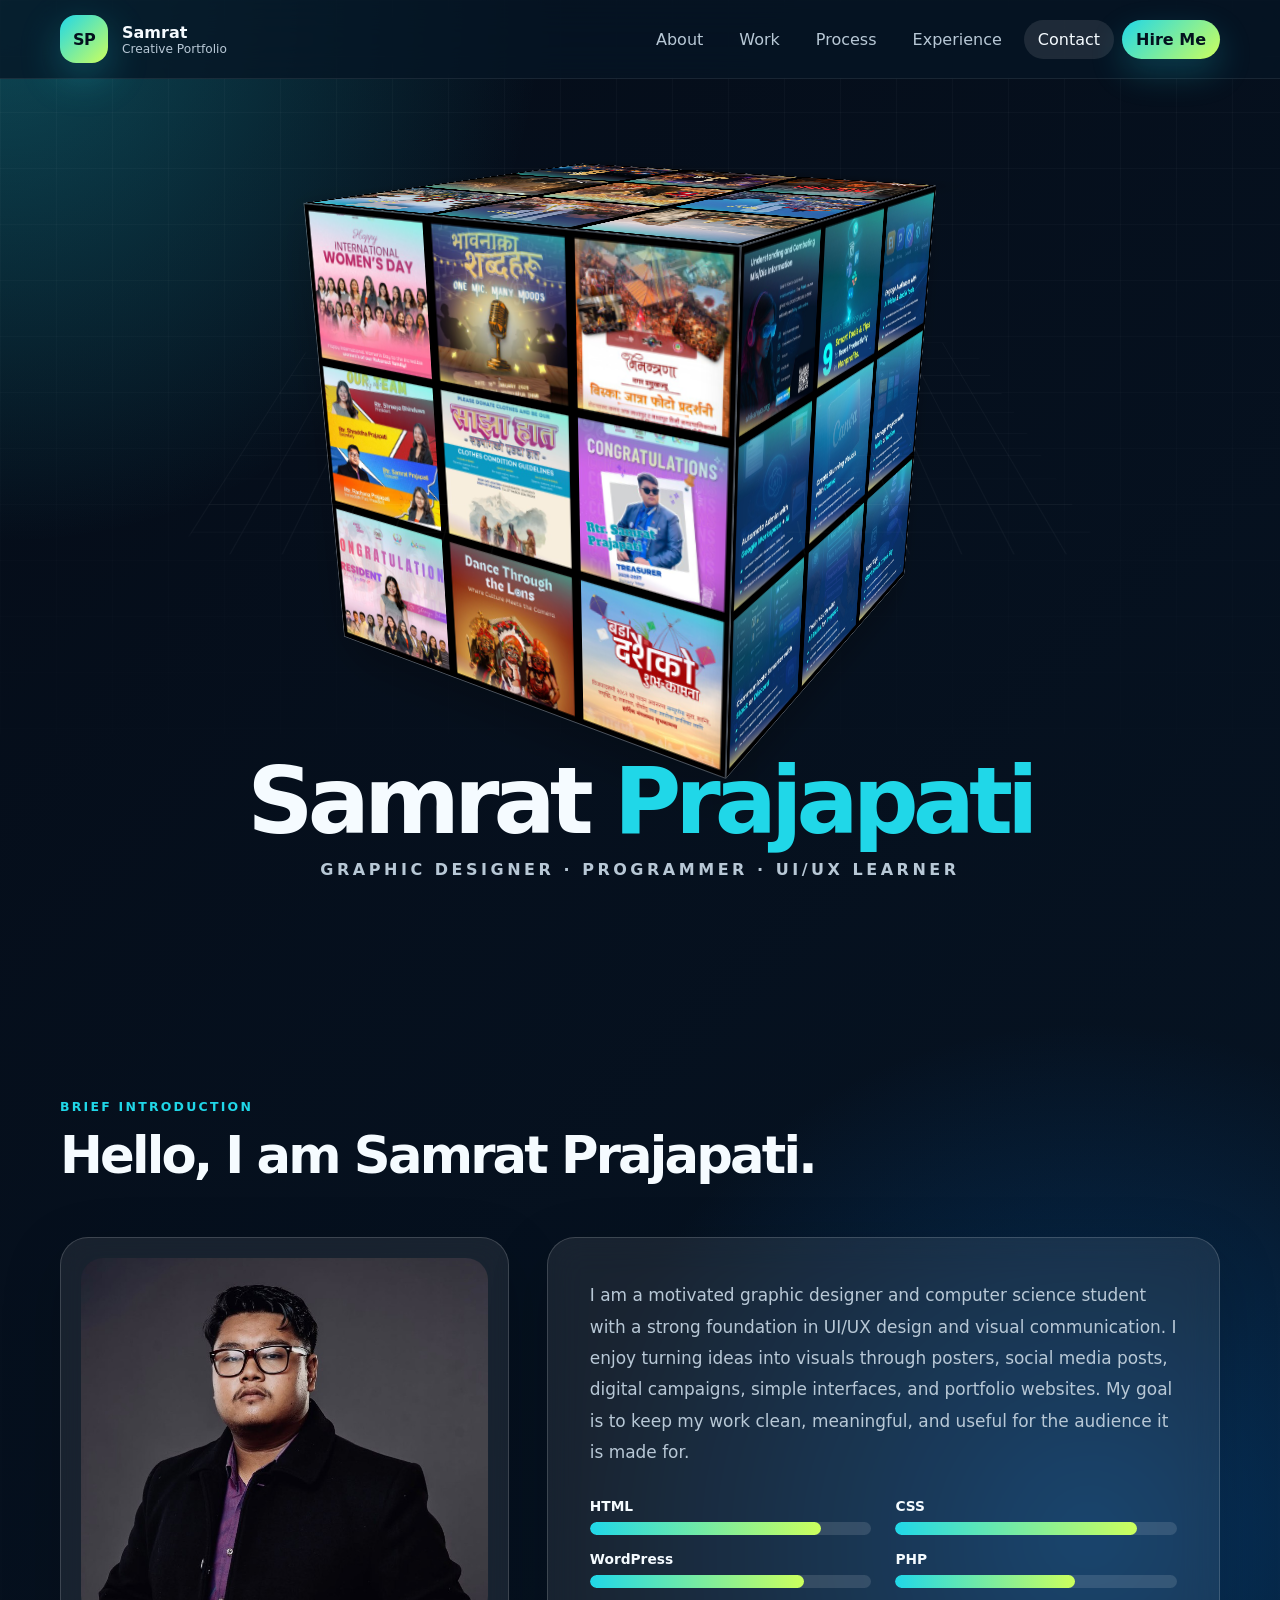
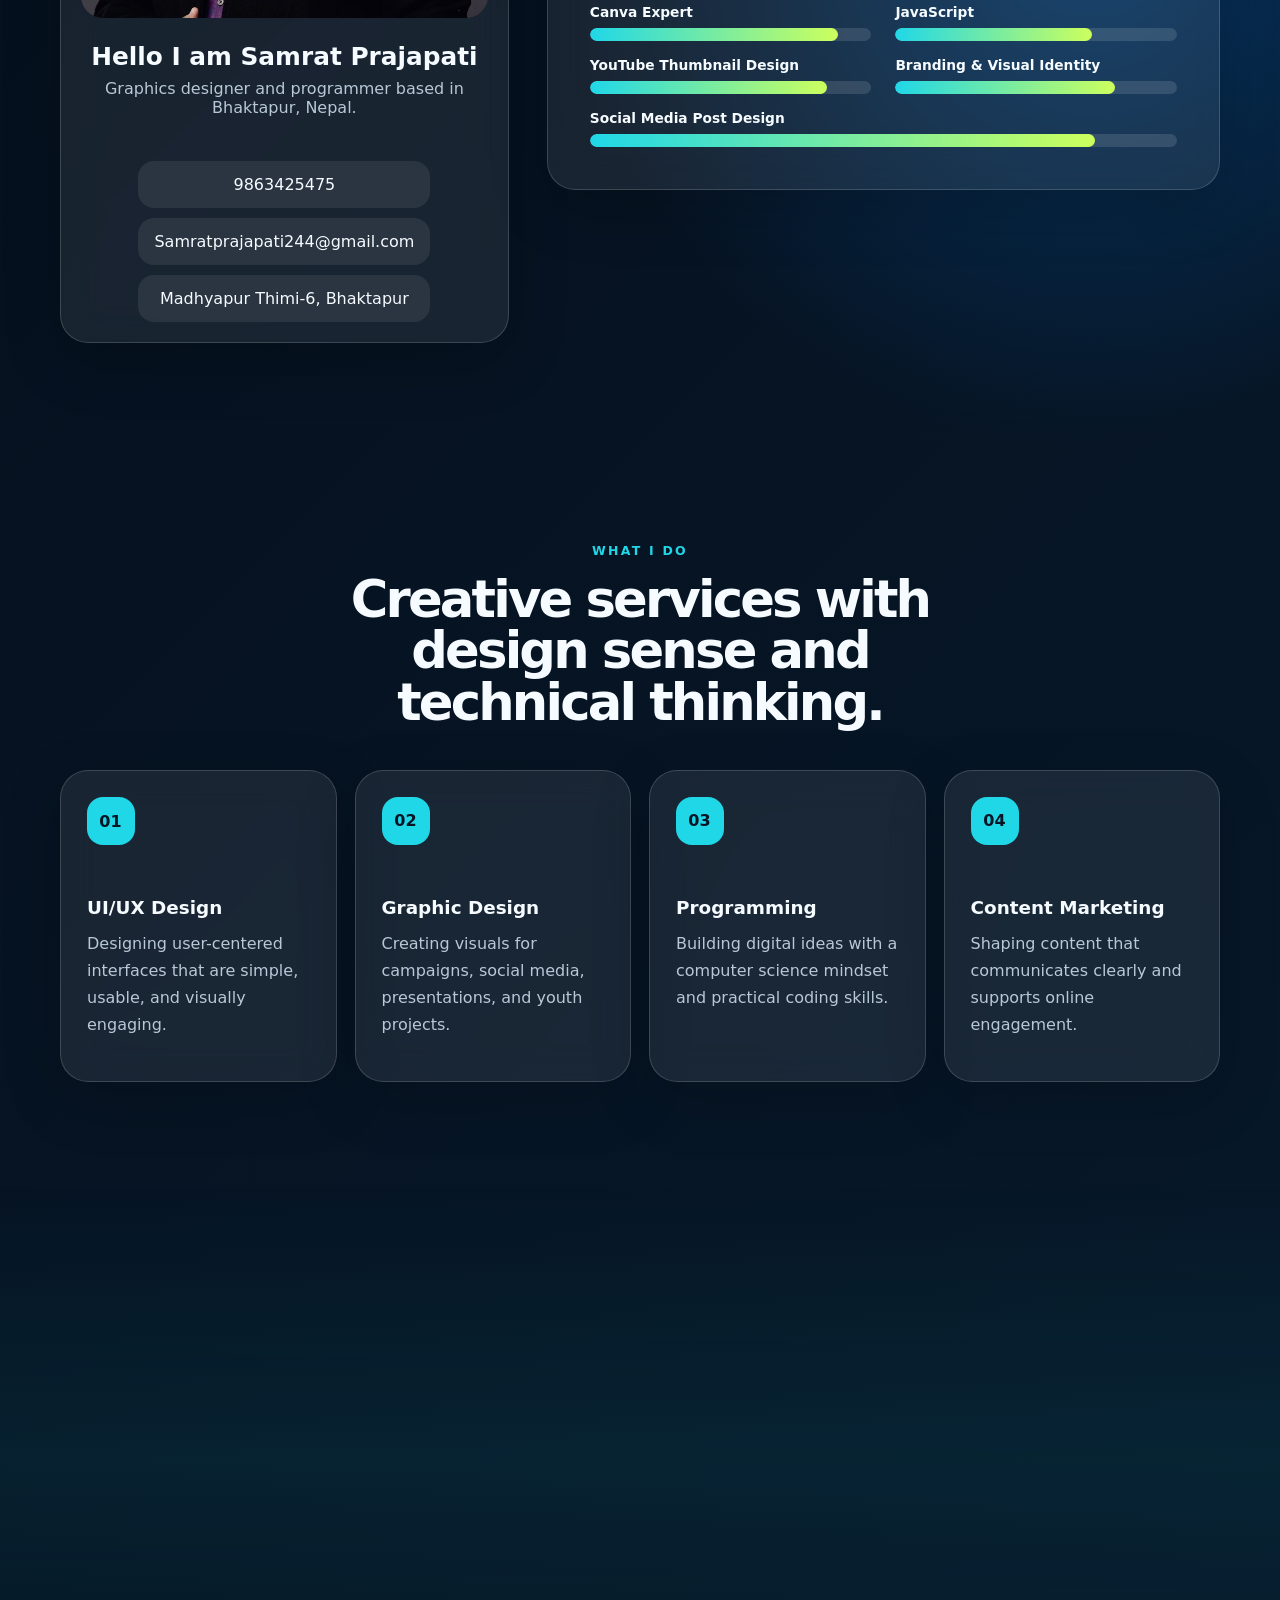
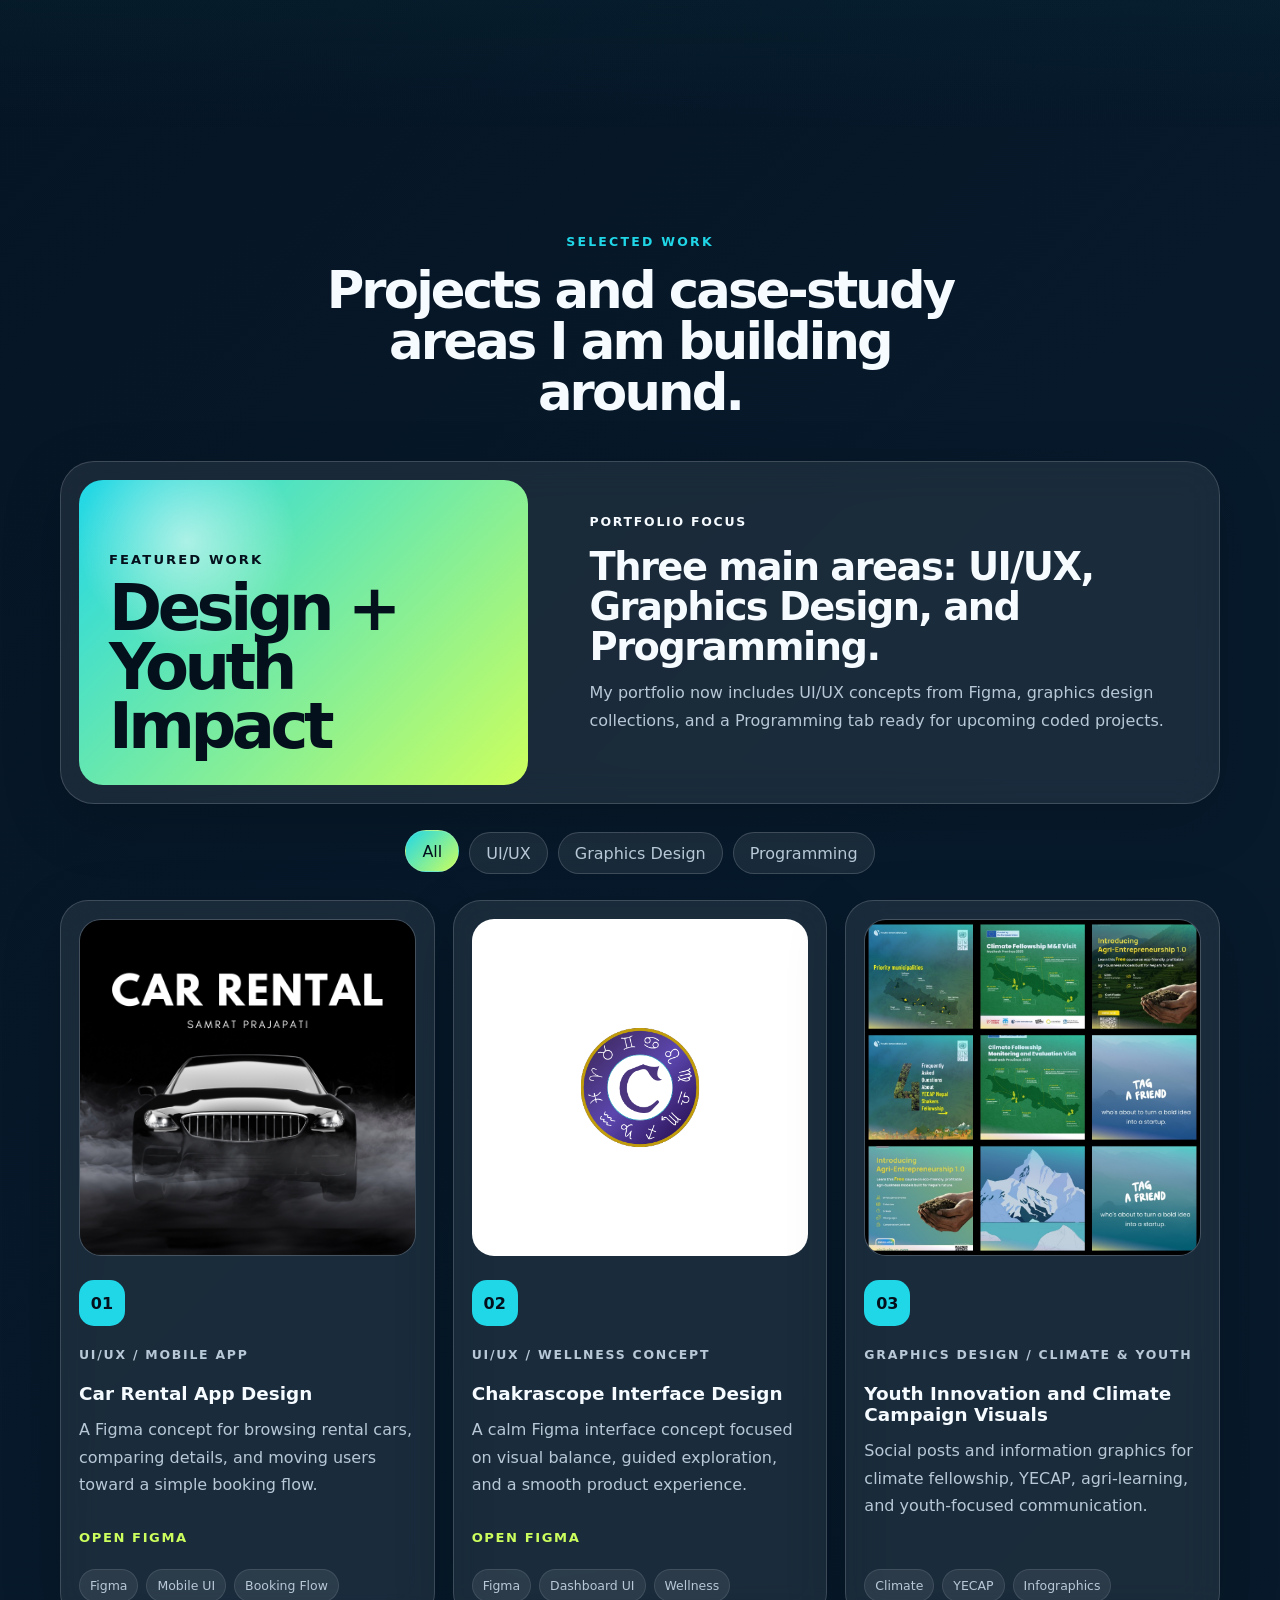
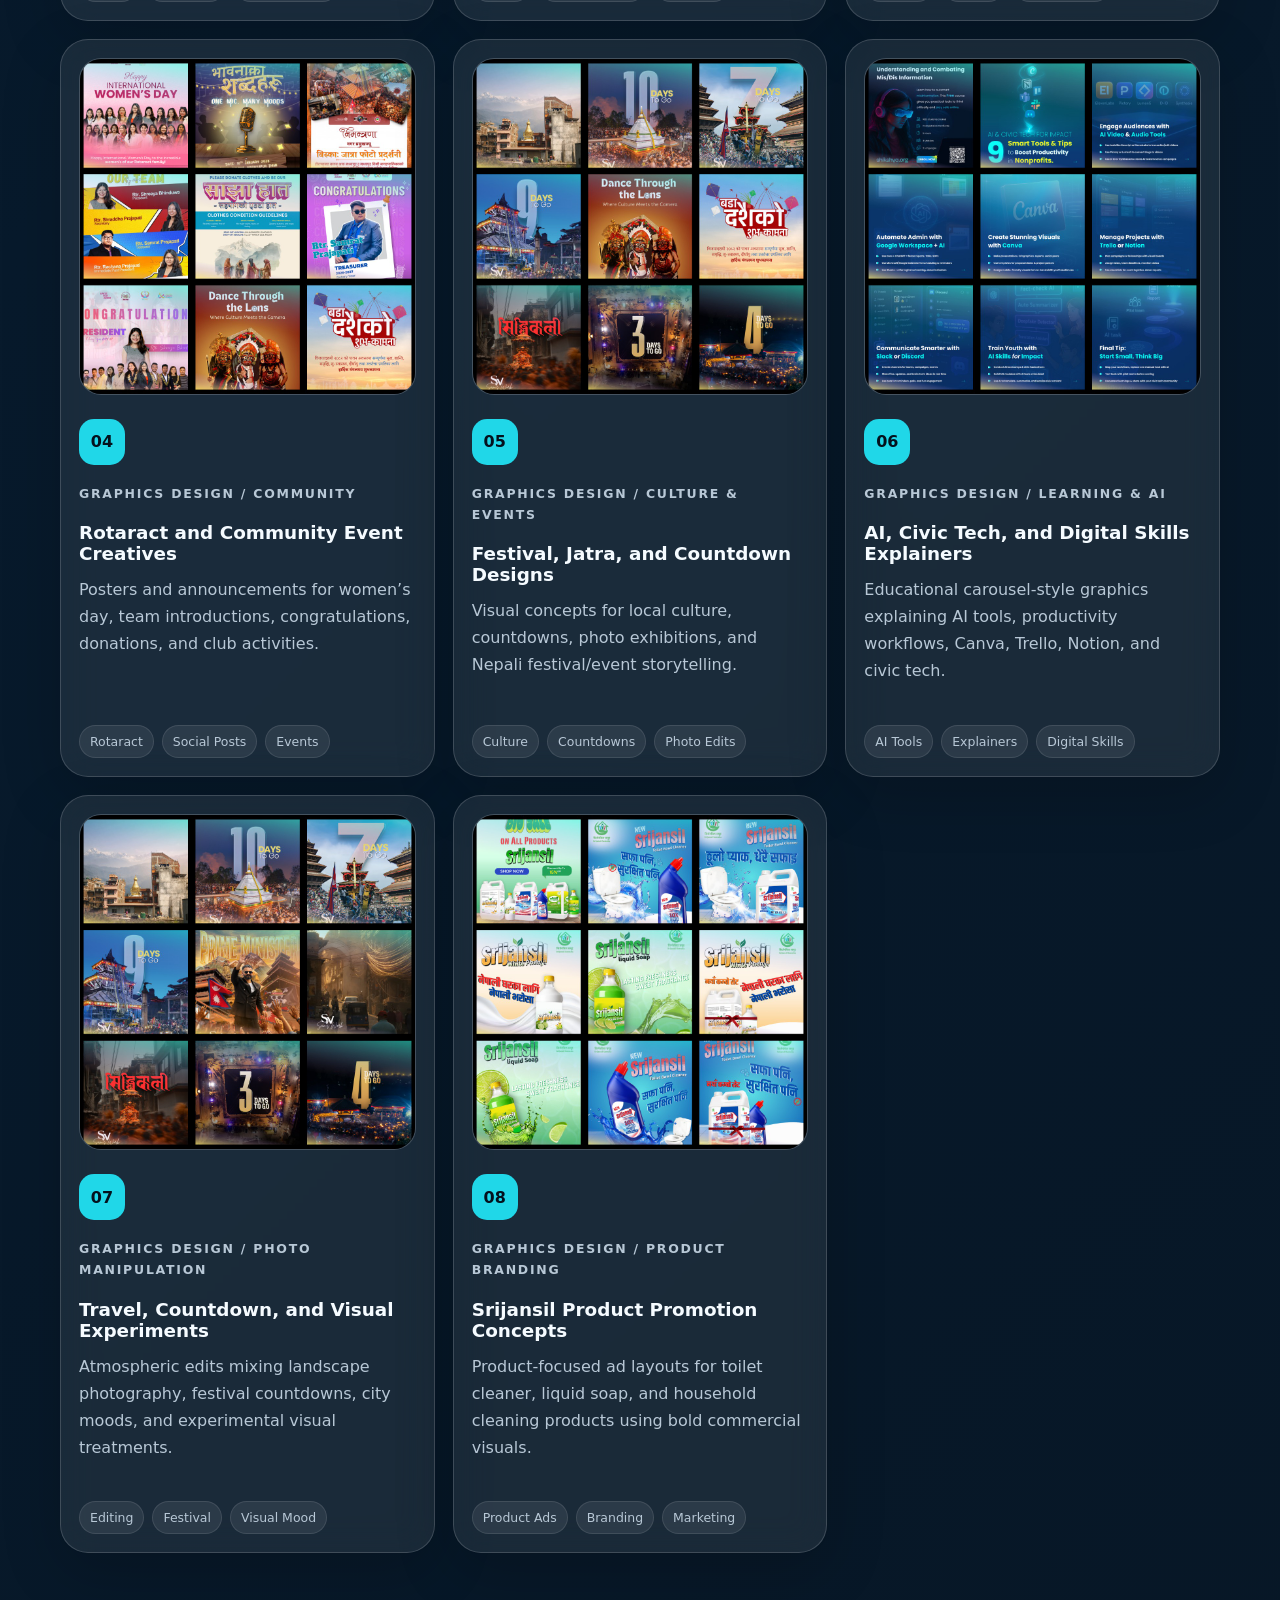
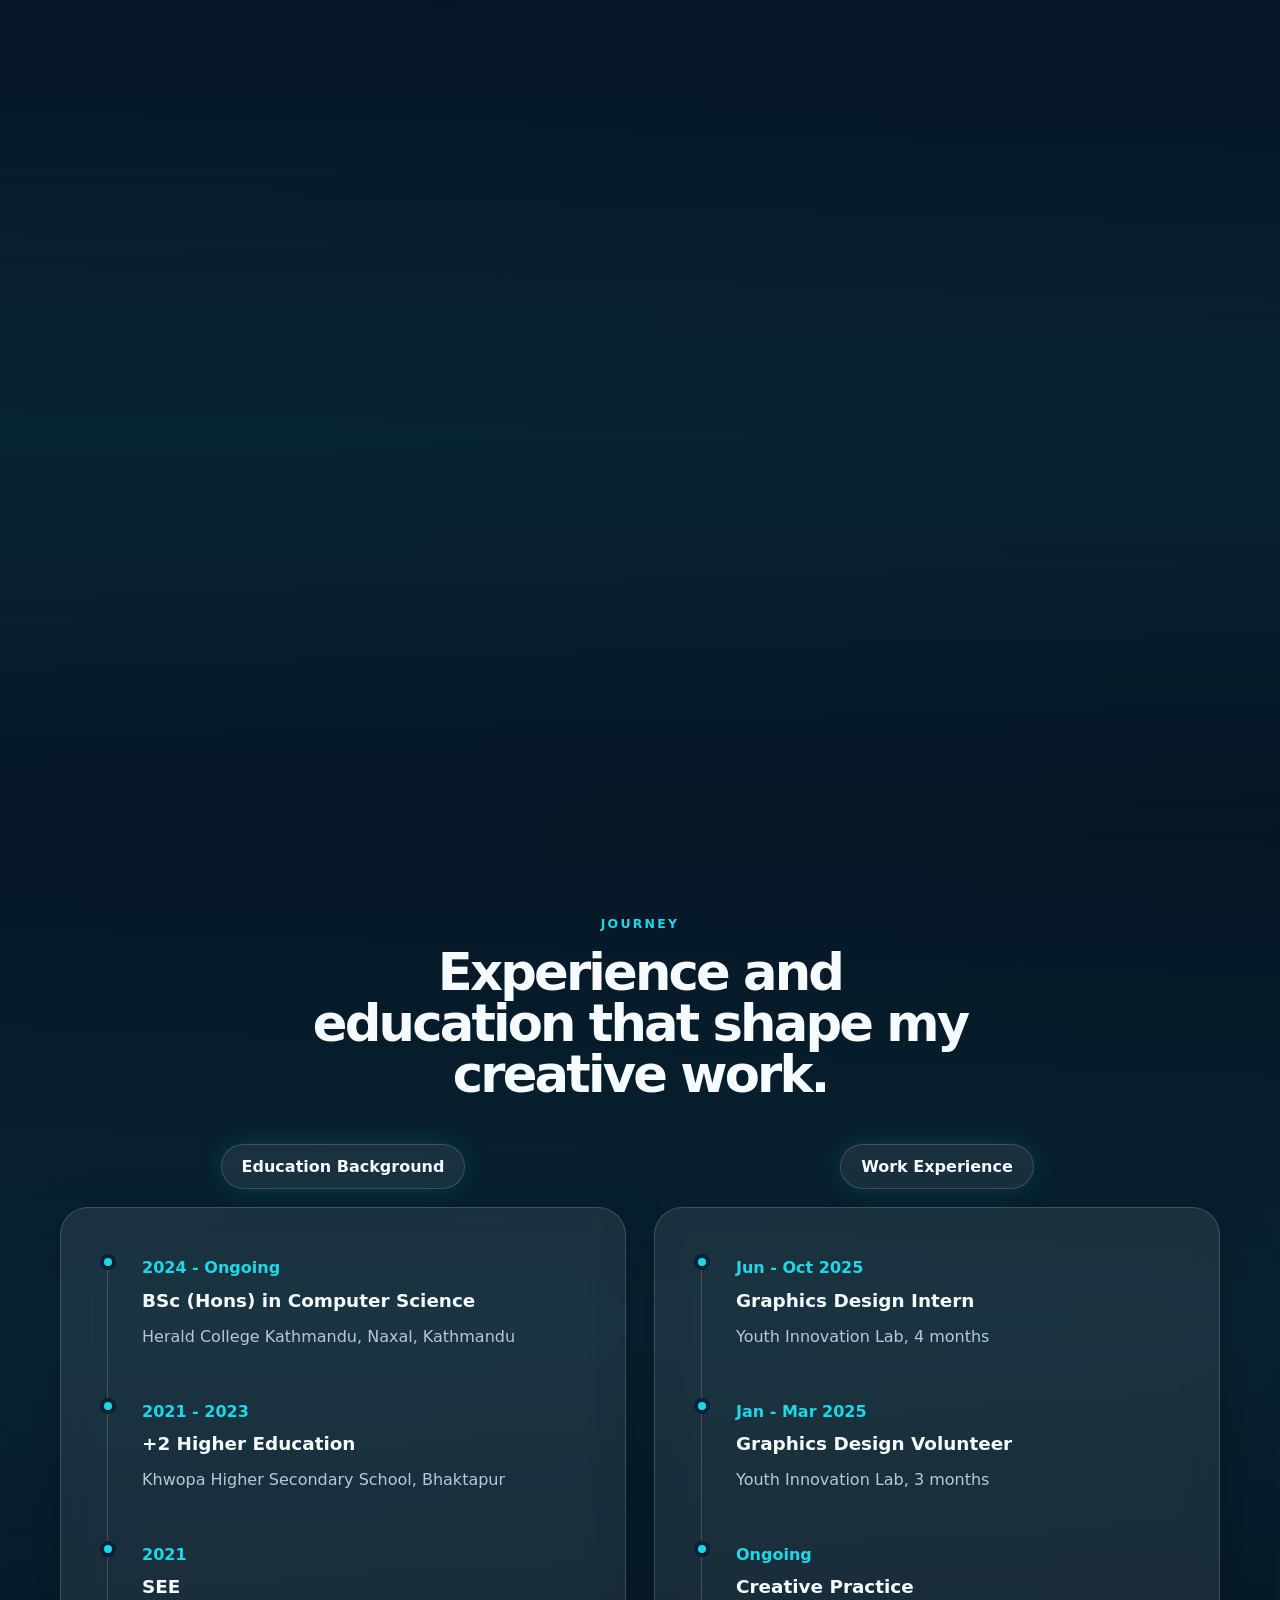
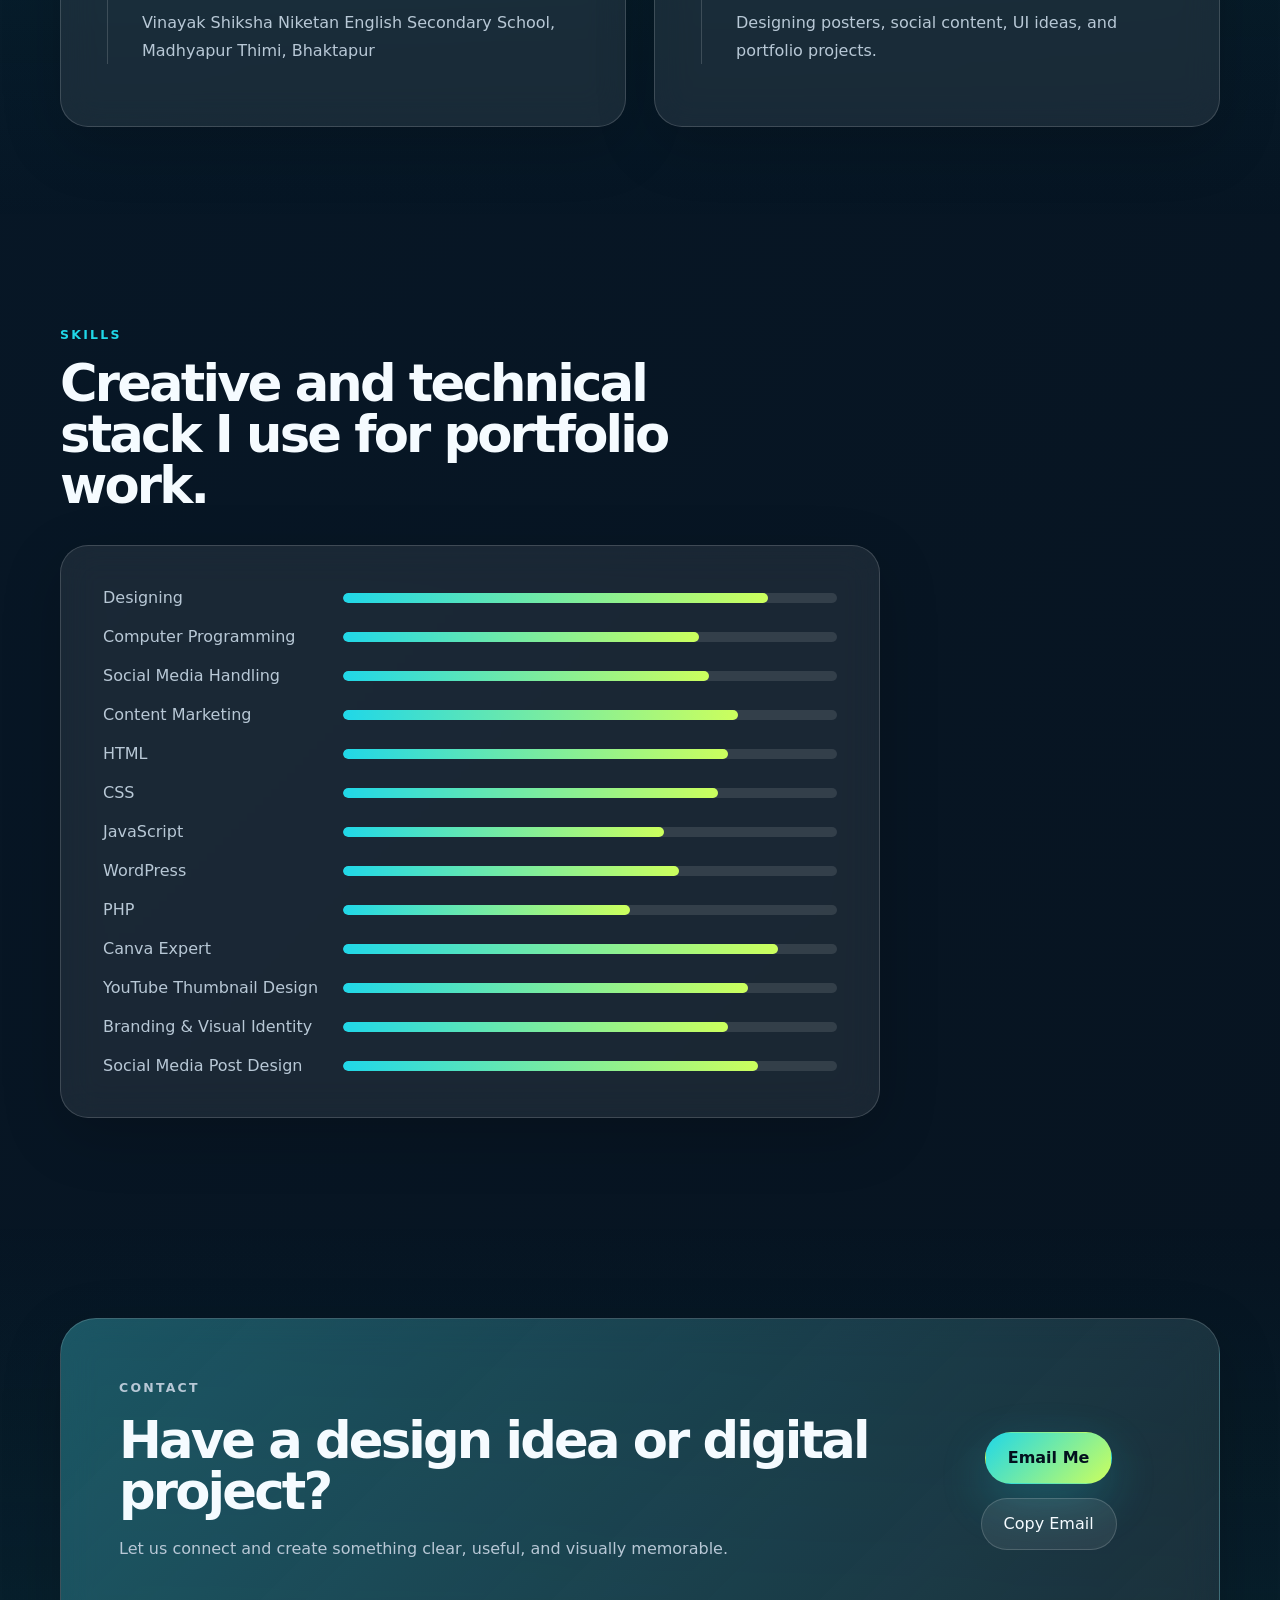
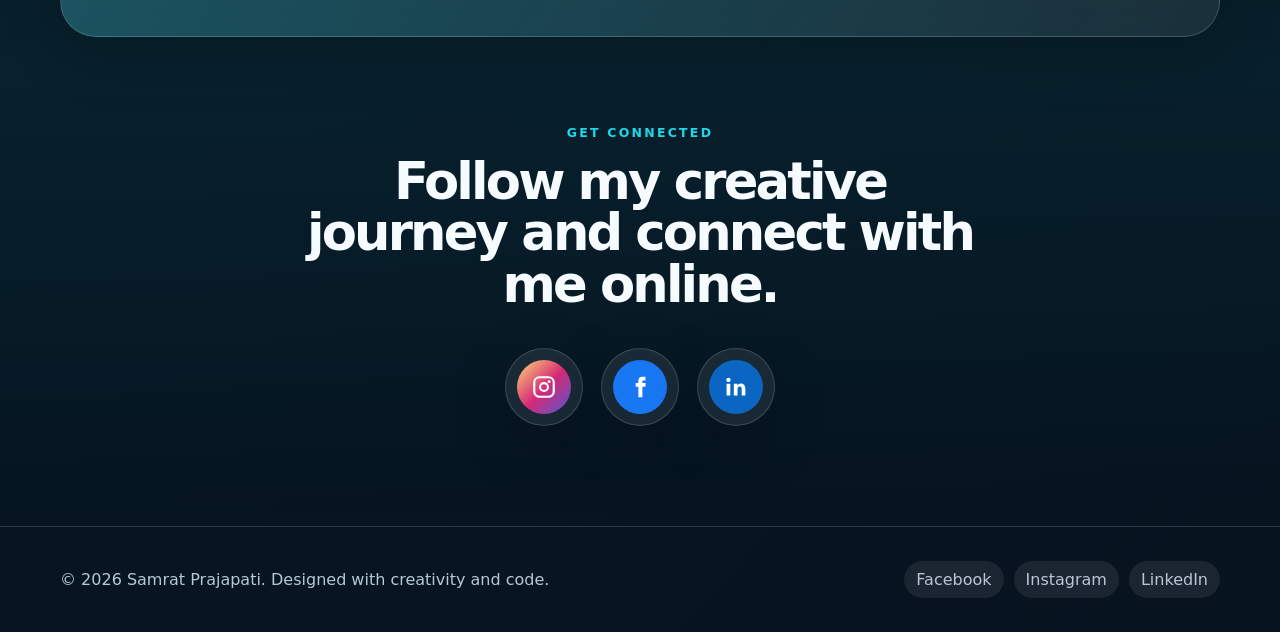
==== index.html @ 24b1ebd5 "Update portfolio projects and contact section Co-authored-by: Cursor <cursoragent@cursor.com>" ====
<!DOCTYPE html>
<html lang="en">
  <head>
    <meta charset="UTF-8" />
    <meta name="viewport" content="width=device-width, initial-scale=1.0" />
    <meta
      name="description"
      content="Portfolio website for Samrat Prajapati, a graphic designer and programmer focused on UI/UX design, visual communication, and creative digital experiences."
    />
    <title>Samrat Prajapati | Graphic Designer & Programmer</title>
    <link rel="icon" type="image/svg+xml" href="assets/favicon.svg" />
    <link rel="stylesheet" href="styles.css" />
  </head>
  <body>
    <header class="site-header" id="top">
      <nav class="nav shell" aria-label="Main navigation">
        <a class="brand" href="#top" aria-label="Samrat Prajapati home">
          <span class="brand-mark">SP</span>
          <span>
            <strong>Samrat</strong>
            <small>Creative Portfolio</small>
          </span>
        </a>

        <button class="nav-toggle" type="button" aria-expanded="false" aria-controls="nav-links">
          <span class="sr-only">Toggle navigation</span>
          <span></span>
          <span></span>
          <span></span>
        </button>

        <div class="nav-links" id="nav-links">
          <a href="#about">About</a>
          <a href="#work">Work</a>
          <a href="#process">Process</a>
          <a href="#experience">Experience</a>
          <a href="#contact">Contact</a>
          <a
            class="nav-cta"
            href="https://mail.google.com/mail/?view=cm&fs=1&to=Samratprajapati244%40gmail.com&su=Portfolio%20Project%20Inquiry"
            target="_blank"
            rel="noopener noreferrer"
          >
            Hire Me
          </a>
        </div>
      </nav>
    </header>

    <main>
      <section class="hero shell section">
        <div class="hero-visual reveal" aria-label="Interactive 3D portfolio cube">
          <div class="cube-stage">
            <div class="portfolio-cube" id="portfolio-cube">
              <div class="cube-face cube-front">
                <img src="assets/cube-face-1.png" alt="Portfolio design work 1" />
              </div>
              <div class="cube-face cube-back">
                <img src="assets/cube-face-2.png" alt="Portfolio design work 2" />
              </div>
              <div class="cube-face cube-right">
                <img src="assets/cube-face-3.png" alt="Portfolio design work 3" />
              </div>
              <div class="cube-face cube-left">
                <img src="assets/cube-face-4.png" alt="Portfolio design work 4" />
              </div>
              <div class="cube-face cube-top">
                <img src="assets/cube-face-5.png" alt="Portfolio design work 5" />
              </div>
              <div class="cube-face cube-bottom">
                <img src="assets/cube-face-6.png" alt="Portfolio design work 6" />
              </div>
            </div>
          </div>
        </div>

        <div class="hero-copy reveal">
          <h1>Samrat <span>Prajapati</span></h1>
          <p class="hero-text">
            Graphic Designer · Programmer · UI/UX Learner
          </p>
        </div>
      </section>

      <section class="section about-section" id="about">
        <div class="shell intro-layout">
          <div class="section-heading reveal">
            <p class="eyebrow">Brief Introduction</p>
            <h2>Hello, I am Samrat Prajapati.</h2>
          </div>

          <div class="intro-profile reveal">
            <img src="assets/samrat-profile.png" alt="Portrait of Samrat Prajapati" />
            <h3>Hello I am Samrat Prajapati</h3>
            <p>Graphics designer and programmer based in Bhaktapur, Nepal.</p>
            <div class="contact-strip" aria-label="Contact summary">
              <a href="tel:9863425475">9863425475</a>
              <a
                href="https://mail.google.com/mail/?view=cm&fs=1&to=Samratprajapati244%40gmail.com&su=Portfolio%20Project%20Inquiry"
                target="_blank"
                rel="noopener noreferrer"
              >
                Samratprajapati244@gmail.com
              </a>
              <span>Madhyapur Thimi-6, Bhaktapur</span>
            </div>
          </div>

          <div class="intro-details reveal">
            <p>
              I am a motivated graphic designer and computer science student with a strong
              foundation in UI/UX design and visual communication. I enjoy turning ideas into
              visuals through posters, social media posts, digital campaigns, simple interfaces,
              and portfolio websites. My goal is to keep my work clean, meaningful, and useful for
              the audience it is made for.
            </p>

            <div class="intro-skills" aria-label="Design and development skills">
              <div class="skill-pill"><span>HTML</span><i></i></div>
              <div class="skill-pill"><span>CSS</span><i></i></div>
              <div class="skill-pill"><span>WordPress</span><i></i></div>
              <div class="skill-pill"><span>PHP</span><i></i></div>
              <div class="skill-pill"><span>Canva Expert</span><i></i></div>
              <div class="skill-pill"><span>JavaScript</span><i></i></div>
              <div class="skill-pill"><span>YouTube Thumbnail Design</span><i></i></div>
              <div class="skill-pill"><span>Branding & Visual Identity</span><i></i></div>
              <div class="skill-pill wide"><span>Social Media Post Design</span><i></i></div>
            </div>
          </div>
        </div>
      </section>

      <section class="section shell services-section">
        <div class="section-heading centered reveal">
          <p class="eyebrow">What I Do</p>
          <h2>Creative services with design sense and technical thinking.</h2>
        </div>

        <div class="card-grid">
          <article class="service-card reveal">
            <span>01</span>
            <h3>UI/UX Design</h3>
            <p>Designing user-centered interfaces that are simple, usable, and visually engaging.</p>
          </article>
          <article class="service-card reveal">
            <span>02</span>
            <h3>Graphic Design</h3>
            <p>Creating visuals for campaigns, social media, presentations, and youth projects.</p>
          </article>
          <article class="service-card reveal">
            <span>03</span>
            <h3>Programming</h3>
            <p>Building digital ideas with a computer science mindset and practical coding skills.</p>
          </article>
          <article class="service-card reveal">
            <span>04</span>
            <h3>Content Marketing</h3>
            <p>Shaping content that communicates clearly and supports online engagement.</p>
          </article>
        </div>
      </section>

      <section class="section tools-section">
        <div class="shell">
          <div class="section-heading reveal">
            <p class="eyebrow">Software</p>
            <h2>Tools I use to turn ideas into polished visuals.</h2>
          </div>

          <div class="tool-grid">
            <article class="tool-card reveal">
              <div class="tool-icon illustrator">Ai</div>
              <div>
                <h3>Adobe Illustrator</h3>
                <div class="meter" aria-label="Adobe Illustrator skill level"><span style="--level: 78%"></span></div>
              </div>
            </article>
            <article class="tool-card reveal">
              <div class="tool-icon photoshop">Ps</div>
              <div>
                <h3>Adobe Photoshop</h3>
                <div class="meter" aria-label="Adobe Photoshop skill level"><span style="--level: 62%"></span></div>
              </div>
            </article>
            <article class="tool-card reveal">
              <div class="tool-icon logo-tool">
                <img src="assets/canva-logo.png" alt="Canva logo" />
              </div>
              <div>
                <h3>Canva</h3>
                <div class="meter" aria-label="Canva skill level"><span style="--level: 88%"></span></div>
              </div>
            </article>
            <article class="tool-card reveal">
              <div class="tool-icon logo-tool">
                <img src="assets/figma-logo.png" alt="Figma logo" />
              </div>
              <div>
                <h3>Figma</h3>
                <div class="meter" aria-label="Figma skill level"><span style="--level: 70%"></span></div>
              </div>
            </article>
          </div>
        </div>
      </section>

      <section class="section shell work-section" id="work">
        <div class="section-heading centered reveal">
          <p class="eyebrow">Selected Work</p>
          <h2>Projects and case-study areas I am building around.</h2>
        </div>

        <div class="work-showcase reveal">
          <div class="work-showcase-visual">
            <span>Featured Work</span>
            <strong>Design + Youth Impact</strong>
          </div>
          <div class="work-showcase-copy">
            <p class="project-type">Portfolio Focus</p>
            <h3>Three main areas: UI/UX, Graphics Design, and Programming.</h3>
            <p>
              My portfolio now includes UI/UX concepts from Figma, graphics design collections,
              and a Programming tab ready for upcoming coded projects.
            </p>
          </div>
        </div>

        <div class="project-filters reveal" aria-label="Project category filters">
          <button class="filter-chip active" type="button" data-filter="all" aria-pressed="true">All</button>
          <button class="filter-chip" type="button" data-filter="uiux" aria-pressed="false">UI/UX</button>
          <button class="filter-chip" type="button" data-filter="graphics" aria-pressed="false">Graphics Design</button>
          <button class="filter-chip" type="button" data-filter="programming" aria-pressed="false">Programming</button>
        </div>

        <div class="project-grid">
          <a
            class="project-card project-link-card reveal"
            href="https://www.figma.com/design/K8MIwqShiX9xBMJSq4qwvT/Car-Rental?m=auto&t=MuV4mYMA06wiKh8d-6"
            target="_blank"
            rel="noopener noreferrer"
            data-category="uiux"
            aria-label="Open Car Rental UI UX project in Figma"
          >
            <figure class="project-media">
              <img src="assets/car-rental-thumbnail.png" alt="Car Rental UI/UX project cover thumbnail" />
            </figure>
            <div class="project-number">01</div>
            <p class="project-type">UI/UX / Mobile App</p>
            <h3>Car Rental App Design</h3>
            <p>A Figma concept for browsing rental cars, comparing details, and moving users toward a simple booking flow.</p>
            <span class="project-action">Open Figma</span>
            <div class="tag-list">
              <span>Figma</span>
              <span>Mobile UI</span>
              <span>Booking Flow</span>
            </div>
          </a>
          <a
            class="project-card project-link-card reveal"
            href="https://www.figma.com/design/c0X8FNPZZhFoZX2AHwJlKF/Chakrascope--Copy-?m=auto&t=MuV4mYMA06wiKh8d-1"
            target="_blank"
            rel="noopener noreferrer"
            data-category="uiux"
            aria-label="Open Chakrascope UI UX project in Figma"
          >
            <figure class="project-media chakrascope-thumbnail">
              <img src="assets/chakrascope-thumbnail.png" alt="Chakrascope UI/UX project logo thumbnail" />
            </figure>
            <div class="project-number">02</div>
            <p class="project-type">UI/UX / Wellness Concept</p>
            <h3>Chakrascope Interface Design</h3>
            <p>A calm Figma interface concept focused on visual balance, guided exploration, and a smooth product experience.</p>
            <span class="project-action">Open Figma</span>
            <div class="tag-list">
              <span>Figma</span>
              <span>Dashboard UI</span>
              <span>Wellness</span>
            </div>
          </a>
          <article class="project-card reveal" data-category="graphics">
            <figure class="project-media">
              <img src="assets/cube-face-1.png" alt="Climate fellowship, YECAP, and agri-entrepreneurship design collage" />
            </figure>
            <div class="project-number">03</div>
            <p class="project-type">Graphics Design / Climate & Youth</p>
            <h3>Youth Innovation and Climate Campaign Visuals</h3>
            <p>Social posts and information graphics for climate fellowship, YECAP, agri-learning, and youth-focused communication.</p>
            <div class="tag-list">
              <span>Climate</span>
              <span>YECAP</span>
              <span>Infographics</span>
            </div>
          </article>
          <article class="project-card reveal" data-category="graphics">
            <figure class="project-media">
              <img src="assets/cube-face-2.png" alt="Rotaract, donation, congratulations, and community event design collage" />
            </figure>
            <div class="project-number">04</div>
            <p class="project-type">Graphics Design / Community</p>
            <h3>Rotaract and Community Event Creatives</h3>
            <p>Posters and announcements for women’s day, team introductions, congratulations, donations, and club activities.</p>
            <div class="tag-list">
              <span>Rotaract</span>
              <span>Social Posts</span>
              <span>Events</span>
            </div>
          </article>
          <article class="project-card reveal" data-category="graphics">
            <figure class="project-media">
              <img src="assets/festival-countdown-cover.png" alt="Festival, jatra, and countdown design collage" />
            </figure>
            <div class="project-number">05</div>
            <p class="project-type">Graphics Design / Culture & Events</p>
            <h3>Festival, Jatra, and Countdown Designs</h3>
            <p>Visual concepts for local culture, countdowns, photo exhibitions, and Nepali festival/event storytelling.</p>
            <div class="tag-list">
              <span>Culture</span>
              <span>Countdowns</span>
              <span>Photo Edits</span>
            </div>
          </article>
          <article class="project-card reveal" data-category="graphics">
            <figure class="project-media">
              <img src="assets/cube-face-4.png" alt="AI tools, civic tech, Canva, Trello, Notion, and training design collage" />
            </figure>
            <div class="project-number">06</div>
            <p class="project-type">Graphics Design / Learning & AI</p>
            <h3>AI, Civic Tech, and Digital Skills Explainers</h3>
            <p>Educational carousel-style graphics explaining AI tools, productivity workflows, Canva, Trello, Notion, and civic tech.</p>
            <div class="tag-list">
              <span>AI Tools</span>
              <span>Explainers</span>
              <span>Digital Skills</span>
            </div>
          </article>
          <article class="project-card reveal" data-category="graphics">
            <figure class="project-media">
              <img src="assets/cube-face-5.png" alt="Travel, festival countdown, and photo manipulation collage" />
            </figure>
            <div class="project-number">07</div>
            <p class="project-type">Graphics Design / Photo Manipulation</p>
            <h3>Travel, Countdown, and Visual Experiments</h3>
            <p>Atmospheric edits mixing landscape photography, festival countdowns, city moods, and experimental visual treatments.</p>
            <div class="tag-list">
              <span>Editing</span>
              <span>Festival</span>
              <span>Visual Mood</span>
            </div>
          </article>
          <article class="project-card reveal" data-category="graphics">
            <figure class="project-media">
              <img src="assets/cube-face-6.png" alt="Srijansil cleaning product branding and advertisement design collage" />
            </figure>
            <div class="project-number">08</div>
            <p class="project-type">Graphics Design / Product Branding</p>
            <h3>Srijansil Product Promotion Concepts</h3>
            <p>Product-focused ad layouts for toilet cleaner, liquid soap, and household cleaning products using bold commercial visuals.</p>
            <div class="tag-list">
              <span>Product Ads</span>
              <span>Branding</span>
              <span>Marketing</span>
            </div>
          </article>
        </div>
        <div class="project-empty" aria-live="polite">
          <h3>Coming soon</h3>
          <p>This category is ready for future case studies. I will add work here as I build more projects.</p>
        </div>
      </section>

      <section class="section process-section" id="process">
        <div class="shell">
          <div class="section-heading centered reveal">
            <p class="eyebrow">Process</p>
            <h2>How I turn ideas into visuals that feel clear and useful.</h2>
          </div>

          <div class="process-grid">
            <article class="process-card reveal">
              <span>Discover</span>
              <h3>Understand the goal</h3>
              <p>I start by learning the audience, message, and purpose behind the design or website.</p>
            </article>
            <article class="process-card reveal">
              <span>Design</span>
              <h3>Shape the concept</h3>
              <p>I explore layouts, colors, typography, and visual direction to make the idea stand out.</p>
            </article>
            <article class="process-card reveal">
              <span>Build</span>
              <h3>Create the final output</h3>
              <p>I polish the design or code the interface so it looks professional across devices.</p>
            </article>
            <article class="process-card reveal">
              <span>Improve</span>
              <h3>Review and refine</h3>
              <p>I use feedback and hands-on practice to make every project clearer and stronger.</p>
            </article>
          </div>
        </div>
      </section>

      <section class="section experience-section" id="experience">
        <div class="shell">
          <div class="section-heading centered reveal">
            <p class="eyebrow">Journey</p>
            <h2>Experience and education that shape my creative work.</h2>
          </div>

          <div class="journey-grid">
            <div class="journey-column reveal">
              <span class="journey-label">Education Background</span>
              <div class="timeline">
                <article class="timeline-item">
                  <span class="timeline-dot"></span>
                  <p class="timeline-date">2024 - Ongoing</p>
                  <h3>BSc (Hons) in Computer Science</h3>
                  <p>Herald College Kathmandu, Naxal, Kathmandu</p>
                </article>
                <article class="timeline-item">
                  <span class="timeline-dot"></span>
                  <p class="timeline-date">2021 - 2023</p>
                  <h3>+2 Higher Education</h3>
                  <p>Khwopa Higher Secondary School, Bhaktapur</p>
                </article>
                <article class="timeline-item">
                  <span class="timeline-dot"></span>
                  <p class="timeline-date">2021</p>
                  <h3>SEE</h3>
                  <p>Vinayak Shiksha Niketan English Secondary School, Madhyapur Thimi, Bhaktapur</p>
                </article>
              </div>
            </div>

            <div class="journey-column reveal">
              <span class="journey-label">Work Experience</span>
              <div class="timeline">
                <article class="timeline-item">
                  <span class="timeline-dot"></span>
                  <p class="timeline-date">Jun - Oct 2025</p>
                  <h3>Graphics Design Intern</h3>
                  <p>Youth Innovation Lab, 4 months</p>
                </article>
                <article class="timeline-item">
                  <span class="timeline-dot"></span>
                  <p class="timeline-date">Jan - Mar 2025</p>
                  <h3>Graphics Design Volunteer</h3>
                  <p>Youth Innovation Lab, 3 months</p>
                </article>
                <article class="timeline-item">
                  <span class="timeline-dot"></span>
                  <p class="timeline-date">Ongoing</p>
                  <h3>Creative Practice</h3>
                  <p>Designing posters, social content, UI ideas, and portfolio projects.</p>
                </article>
              </div>
            </div>
          </div>
        </div>
      </section>

      <section class="section shell skills-section">
        <div class="section-heading reveal">
          <p class="eyebrow">Skills</p>
          <h2>Creative and technical stack I use for portfolio work.</h2>
        </div>

        <div class="skills-grid reveal">
          <div class="skill-row">
            <span>Designing</span>
            <div class="skill-bar"><span style="--level: 86%"></span></div>
          </div>
          <div class="skill-row">
            <span>Computer Programming</span>
            <div class="skill-bar"><span style="--level: 72%"></span></div>
          </div>
          <div class="skill-row">
            <span>Social Media Handling</span>
            <div class="skill-bar"><span style="--level: 74%"></span></div>
          </div>
          <div class="skill-row">
            <span>Content Marketing</span>
            <div class="skill-bar"><span style="--level: 80%"></span></div>
          </div>
          <div class="skill-row">
            <span>HTML</span>
            <div class="skill-bar"><span style="--level: 78%"></span></div>
          </div>
          <div class="skill-row">
            <span>CSS</span>
            <div class="skill-bar"><span style="--level: 76%"></span></div>
          </div>
          <div class="skill-row">
            <span>JavaScript</span>
            <div class="skill-bar"><span style="--level: 65%"></span></div>
          </div>
          <div class="skill-row">
            <span>WordPress</span>
            <div class="skill-bar"><span style="--level: 68%"></span></div>
          </div>
          <div class="skill-row">
            <span>PHP</span>
            <div class="skill-bar"><span style="--level: 58%"></span></div>
          </div>
          <div class="skill-row">
            <span>Canva Expert</span>
            <div class="skill-bar"><span style="--level: 88%"></span></div>
          </div>
          <div class="skill-row">
            <span>YouTube Thumbnail Design</span>
            <div class="skill-bar"><span style="--level: 82%"></span></div>
          </div>
          <div class="skill-row">
            <span>Branding & Visual Identity</span>
            <div class="skill-bar"><span style="--level: 78%"></span></div>
          </div>
          <div class="skill-row">
            <span>Social Media Post Design</span>
            <div class="skill-bar"><span style="--level: 84%"></span></div>
          </div>
        </div>
      </section>

      <section class="section contact-section" id="contact">
        <div class="shell">
          <div class="contact-card reveal">
            <div>
              <p class="eyebrow">Contact</p>
              <h2>Have a design idea or digital project?</h2>
              <p>Let us connect and create something clear, useful, and visually memorable.</p>
            </div>
            <div class="contact-actions">
              <a
                class="button primary"
                href="https://mail.google.com/mail/?view=cm&fs=1&to=Samratprajapati244%40gmail.com&su=Portfolio%20Project%20Inquiry"
                target="_blank"
                rel="noopener noreferrer"
              >
                Email Me
              </a>
              <button class="button secondary copy-email" type="button" data-email="Samratprajapati244@gmail.com">
                Copy Email
              </button>
            </div>
          </div>

          <div class="contact-connect">
            <div class="section-heading centered reveal">
              <p class="eyebrow">Get Connected</p>
              <h2>Follow my creative journey and connect with me online.</h2>
            </div>

            <div class="connect-socials reveal" aria-label="Social profile links">
              <a
                class="social-icon instagram"
                href="https://www.instagram.com/samrat.pjpt/"
                target="_blank"
                rel="noopener noreferrer"
                aria-label="Visit Samrat Prajapati on Instagram"
              >
                <svg viewBox="0 0 24 24" aria-hidden="true">
                  <path
                    d="M7.8 2h8.4A5.8 5.8 0 0 1 22 7.8v8.4a5.8 5.8 0 0 1-5.8 5.8H7.8A5.8 5.8 0 0 1 2 16.2V7.8A5.8 5.8 0 0 1 7.8 2Zm0 2A3.8 3.8 0 0 0 4 7.8v8.4A3.8 3.8 0 0 0 7.8 20h8.4a3.8 3.8 0 0 0 3.8-3.8V7.8A3.8 3.8 0 0 0 16.2 4H7.8Zm8.95 1.7a1.35 1.35 0 1 1 0 2.7 1.35 1.35 0 0 1 0-2.7ZM12 7.35A4.65 4.65 0 1 1 12 16.65 4.65 4.65 0 0 1 12 7.35Zm0 2A2.65 2.65 0 1 0 12 14.65 2.65 2.65 0 0 0 12 9.35Z"
                  />
                </svg>
                <span class="sr-only">Instagram</span>
              </a>
              <a
                class="social-icon facebook"
                href="https://www.facebook.com/samrat.prajapati.159794"
                target="_blank"
                rel="noopener noreferrer"
                aria-label="Visit Samrat Prajapati on Facebook"
              >
                <svg viewBox="0 0 24 24" aria-hidden="true">
                  <path
                    d="M14.2 8.4V6.9c0-.72.48-.9.82-.9H17V2.65L14.25 2.5c-3.06 0-3.75 2.28-3.75 3.74V8.4H8v3.35h2.5V21.5h3.7v-9.75h2.75l.36-3.35H14.2Z"
                  />
                </svg>
                <span class="sr-only">Facebook</span>
              </a>
              <a
                class="social-icon linkedin"
                href="https://www.linkedin.com/in/samrat-prajapati-1a2781284/"
                target="_blank"
                rel="noopener noreferrer"
                aria-label="Visit Samrat Prajapati on LinkedIn"
              >
                <svg viewBox="0 0 24 24" aria-hidden="true">
                  <path
                    d="M6.75 8.9H3.3v11.05h3.45V8.9ZM5.03 3.4a2 2 0 1 0 0 4 2 2 0 0 0 0-4Zm15.62 10.22c0-3.34-1.78-4.9-4.16-4.9a3.58 3.58 0 0 0-3.22 1.77V8.9H9.97v11.05h3.44v-5.47c0-1.44.27-2.84 2.06-2.84 1.77 0 1.79 1.66 1.79 2.94v5.37h3.39v-6.33Z"
                  />
                </svg>
                <span class="sr-only">LinkedIn</span>
              </a>
            </div>
          </div>
        </div>
      </section>
    </main>

    <footer class="site-footer">
      <div class="shell footer-content">
        <p>&copy; <span id="year"></span> Samrat Prajapati. Designed with creativity and code.</p>
        <div class="social-links" aria-label="Social profiles">
          <a
            href="https://www.facebook.com/samrat.prajapati.159794"
            target="_blank"
            rel="noopener noreferrer"
            aria-label="Facebook profile"
            >Facebook</a
          >
          <a
            href="https://www.instagram.com/samrat.pjpt/"
            target="_blank"
            rel="noopener noreferrer"
            aria-label="Instagram profile"
            >Instagram</a
          >
          <a
            href="https://www.linkedin.com/in/samrat-prajapati-1a2781284/"
            target="_blank"
            rel="noopener noreferrer"
            aria-label="LinkedIn profile"
            >LinkedIn</a
          >
        </div>
      </div>
    </footer>

    <script src="script.js"></script>
  </body>
</html>
---- styles.css ----
:root {
  --bg: #061525;
  --bg-soft: #0c2136;
  --panel: rgba(255, 255, 255, 0.08);
  --panel-strong: rgba(255, 255, 255, 0.14);
  --text: #f5fbff;
  --muted: #b8c8d6;
  --cyan: #20d7e8;
  --blue: #0774d9;
  --teal: #12b8b8;
  --lime: #ccff5d;
  --line: rgba(255, 255, 255, 0.16);
  --shadow: 0 24px 80px rgba(0, 0, 0, 0.35);
  --radius: 28px;
  --max-width: 1160px;
}

* {
  box-sizing: border-box;
}

html {
  scroll-behavior: smooth;
}

body {
  margin: 0;
  min-height: 100vh;
  color: var(--text);
  font-family: Inter, ui-sans-serif, system-ui, -apple-system, BlinkMacSystemFont, "Segoe UI", sans-serif;
  background:
    radial-gradient(circle at top left, rgba(32, 215, 232, 0.3), transparent 34rem),
    radial-gradient(circle at 85% 15%, rgba(7, 116, 217, 0.35), transparent 32rem),
    linear-gradient(135deg, #050c18 0%, #071a2c 44%, #07131f 100%);
}

body::before {
  position: fixed;
  inset: 0;
  z-index: -1;
  pointer-events: none;
  content: "";
  background-image:
    linear-gradient(rgba(255, 255, 255, 0.035) 1px, transparent 1px),
    linear-gradient(90deg, rgba(255, 255, 255, 0.035) 1px, transparent 1px);
  background-size: 56px 56px;
  mask-image: linear-gradient(to bottom, rgba(0, 0, 0, 0.9), transparent);
}

a {
  color: inherit;
  text-decoration: none;
}

button,
input,
textarea {
  font: inherit;
}

.shell {
  width: min(100% - 40px, var(--max-width));
  margin-inline: auto;
}

.section {
  padding: 100px 0;
}

.site-header {
  position: sticky;
  top: 0;
  z-index: 20;
  border-bottom: 1px solid rgba(255, 255, 255, 0.08);
  background: rgba(6, 21, 37, 0.78);
  backdrop-filter: blur(22px);
}

.nav {
  display: flex;
  align-items: center;
  justify-content: space-between;
  min-height: 78px;
}

.brand {
  display: inline-flex;
  align-items: center;
  gap: 14px;
}

.brand-mark {
  display: grid;
  width: 48px;
  height: 48px;
  place-items: center;
  color: #04111d;
  font-weight: 900;
  letter-spacing: -0.04em;
  background: linear-gradient(135deg, var(--cyan), var(--lime));
  border-radius: 16px;
  box-shadow: 0 14px 40px rgba(32, 215, 232, 0.28);
}

.brand strong,
.brand small {
  display: block;
}

.brand strong {
  font-size: 1rem;
}

.brand small {
  color: var(--muted);
  font-size: 0.76rem;
}

.nav-links {
  display: flex;
  align-items: center;
  gap: 8px;
}

.nav-links a {
  padding: 10px 14px;
  color: var(--muted);
  border-radius: 999px;
  transition: color 180ms ease, background 180ms ease;
}

.nav-links a:hover,
.nav-links a.active {
  color: var(--text);
  background: rgba(255, 255, 255, 0.1);
}

.nav-links .nav-cta {
  color: #03111e;
  font-weight: 900;
  background: linear-gradient(135deg, var(--cyan), var(--lime));
  box-shadow: 0 14px 34px rgba(32, 215, 232, 0.22);
}

.nav-links .nav-cta:hover {
  color: #03111e;
  background: linear-gradient(135deg, var(--cyan), var(--lime));
}

.nav-toggle {
  display: none;
  width: 44px;
  height: 44px;
  padding: 0;
  background: var(--panel);
  border: 1px solid var(--line);
  border-radius: 14px;
}

.nav-toggle span:not(.sr-only) {
  display: block;
  width: 18px;
  height: 2px;
  margin: 4px auto;
  background: var(--text);
  border-radius: 2px;
}

.sr-only {
  position: absolute;
  width: 1px;
  height: 1px;
  padding: 0;
  overflow: hidden;
  clip: rect(0, 0, 0, 0);
  white-space: nowrap;
  border: 0;
}

.hero {
  display: grid;
  gap: 42px;
  align-items: center;
  justify-items: center;
  min-height: calc(100vh - 78px);
  padding-top: 62px;
  text-align: center;
}

.hero-copy {
  margin-top: clamp(20px, 4vh, 54px);
}

.eyebrow {
  margin: 0 0 16px;
  color: var(--cyan);
  font-size: 0.78rem;
  font-weight: 800;
  letter-spacing: 0.18em;
  text-transform: uppercase;
}

h1,
h2,
h3,
p {
  margin-top: 0;
}

h1 {
  max-width: 1000px;
  margin: 0 auto 12px;
  font-size: clamp(3rem, 7.2vw, 6.4rem);
  line-height: 0.92;
  letter-spacing: -0.065em;
  white-space: nowrap;
}

h1 span {
  color: var(--cyan);
}

h2 {
  margin-bottom: 18px;
  font-size: clamp(2rem, 4vw, 4.25rem);
  line-height: 1;
  letter-spacing: -0.055em;
}

h3 {
  margin-bottom: 12px;
  font-size: 1.15rem;
}

.hero-text {
  max-width: 640px;
  margin-inline: auto;
  color: var(--muted);
  font-size: clamp(0.85rem, 1.3vw, 1rem);
  font-weight: 800;
  letter-spacing: 0.22em;
  line-height: 1.7;
  text-transform: uppercase;
}

.hero-actions,
.contact-actions {
  display: flex;
  flex-wrap: wrap;
  justify-content: center;
  gap: 14px;
  margin-top: 26px;
}

.hero-badges {
  display: flex;
  flex-wrap: wrap;
  gap: 10px;
  margin-top: 24px;
}

.hero-badges span {
  padding: 9px 13px;
  color: var(--muted);
  font-size: 0.88rem;
  background: rgba(255, 255, 255, 0.08);
  border: 1px solid rgba(255, 255, 255, 0.1);
  border-radius: 999px;
}

.button {
  display: inline-flex;
  align-items: center;
  justify-content: center;
  min-height: 52px;
  padding: 0 22px;
  border: 1px solid transparent;
  border-radius: 999px;
  cursor: pointer;
  transition: transform 180ms ease, border-color 180ms ease, background 180ms ease;
}

.button:hover {
  transform: translateY(-2px);
}

.button.primary {
  color: #03111e;
  font-weight: 800;
  background: linear-gradient(135deg, var(--cyan), var(--lime));
  box-shadow: 0 18px 48px rgba(32, 215, 232, 0.22);
}

.button.secondary {
  color: var(--text);
  background: rgba(255, 255, 255, 0.08);
  border-color: var(--line);
}

.hero-visual {
  position: relative;
  width: min(100%, 980px);
}

.cube-stage {
  position: relative;
  display: grid;
  min-height: clamp(470px, 60vh, 680px);
  place-items: center;
  overflow: visible;
  perspective: 1100px;
  transform-style: preserve-3d;
  background: transparent;
  border: 0;
  border-radius: 46px;
  box-shadow: none;
}

.cube-stage::before {
  position: absolute;
  inset: 12%;
  content: "";
  background:
    linear-gradient(rgba(255, 255, 255, 0.06) 1px, transparent 1px),
    linear-gradient(90deg, rgba(255, 255, 255, 0.06) 1px, transparent 1px);
  background-size: 42px 42px;
  border-radius: 32px;
  transform: rotateX(62deg) translateY(40px);
  opacity: 0.55;
}

.cube-stage::after {
  position: absolute;
  bottom: 50px;
  width: 380px;
  height: 42px;
  content: "";
  background: radial-gradient(ellipse, rgba(0, 0, 0, 0.55), transparent 70%);
  filter: blur(8px);
}

.portfolio-cube {
  position: relative;
  z-index: 2;
  width: clamp(270px, 36vw, 430px);
  height: clamp(270px, 36vw, 430px);
  cursor: grab;
  touch-action: none;
  user-select: none;
  -webkit-user-select: none;
  transform-style: preserve-3d;
  will-change: transform;
  transform: rotateX(-18deg) rotateY(32deg);
}

.portfolio-cube.is-dragging {
  cursor: grabbing;
}

.cube-face {
  position: absolute;
  inset: 0;
  display: grid;
  align-content: end;
  gap: 10px;
  padding: 0;
  overflow: hidden;
  color: var(--text);
  background: transparent;
  border: 1px solid rgba(255, 255, 255, 0.28);
  box-shadow:
    inset 0 0 20px rgba(255, 255, 255, 0.08),
    0 20px 50px rgba(0, 0, 0, 0.24);
  backface-visibility: hidden;
  -webkit-backface-visibility: hidden;
  transform-style: preserve-3d;
  user-select: none;
  -webkit-user-select: none;
}

.cube-face img {
  position: absolute;
  inset: 0;
  width: 100%;
  height: 100%;
  object-fit: cover;
  object-position: center;
  opacity: 1;
  pointer-events: none;
  user-select: none;
  -webkit-user-drag: none;
  -webkit-user-select: none;
}

.cube-face strong,
.cube-face span {
  position: relative;
  z-index: 1;
  pointer-events: none;
  user-select: none;
  -webkit-user-select: none;
}

.cube-face strong {
  font-size: 2.05rem;
  line-height: 0.92;
  letter-spacing: -0.06em;
}

.cube-face span {
  color: rgba(245, 251, 255, 0.8);
  font-weight: 700;
}

.cube-front {
  transform: translateZ(calc(clamp(270px, 36vw, 430px) / 2));
}

.cube-back {
  transform: rotateY(180deg) translateZ(calc(clamp(270px, 36vw, 430px) / 2));
}

.cube-right {
  transform: rotateY(90deg) translateZ(calc(clamp(270px, 36vw, 430px) / 2));
}

.cube-left {
  transform: rotateY(-90deg) translateZ(calc(clamp(270px, 36vw, 430px) / 2));
}

.cube-top {
  transform: rotateX(90deg) translateZ(calc(clamp(270px, 36vw, 430px) / 2));
}

.cube-bottom {
  transform: rotateX(-90deg) translateZ(calc(clamp(270px, 36vw, 430px) / 2));
}

.profile-card {
  position: relative;
  display: grid;
  min-height: 560px;
  padding: 26px;
  place-items: end center;
  overflow: hidden;
  background:
    linear-gradient(145deg, rgba(32, 215, 232, 0.32), transparent 40%),
    linear-gradient(315deg, rgba(7, 116, 217, 0.55), rgba(255, 255, 255, 0.08));
  border: 1px solid var(--line);
  border-radius: 46px;
  box-shadow: var(--shadow);
}

.profile-card::before,
.profile-card::after {
  position: absolute;
  content: "";
  border-radius: 999px;
}

.profile-card::before {
  width: 340px;
  height: 340px;
  background: radial-gradient(circle, rgba(204, 255, 93, 0.24), transparent 65%);
  transform: translate(36%, -42%);
}

.profile-card::after {
  inset: 26px;
  border: 1px solid rgba(255, 255, 255, 0.18);
  border-radius: 34px;
}

.portrait {
  position: absolute;
  top: 50px;
  left: 50%;
  display: grid;
  width: min(82%, 360px);
  aspect-ratio: 0.74;
  place-items: center;
  overflow: hidden;
  background: linear-gradient(145deg, #172b62, #0e9bb0);
  border: 8px solid rgba(255, 255, 255, 0.14);
  border-radius: 42% 42% 24% 24%;
  box-shadow: 0 32px 90px rgba(0, 0, 0, 0.38);
  transform: translateX(-50%);
}

.portrait img {
  width: 100%;
  height: 100%;
  object-fit: cover;
  object-position: center top;
}

.profile-meta {
  position: relative;
  z-index: 2;
  width: 100%;
  padding: 22px;
  text-align: center;
  background: rgba(5, 15, 28, 0.62);
  border: 1px solid rgba(255, 255, 255, 0.14);
  border-radius: 26px;
  backdrop-filter: blur(16px);
}

.profile-meta p {
  margin-bottom: 4px;
  font-size: 1.3rem;
  font-weight: 800;
}

.profile-meta span {
  color: var(--muted);
}

.floating-chip {
  position: absolute;
  z-index: 3;
  padding: 12px 16px;
  font-weight: 800;
  background: rgba(255, 255, 255, 0.14);
  border: 1px solid rgba(255, 255, 255, 0.18);
  border-radius: 999px;
  backdrop-filter: blur(14px);
  animation: float 5s ease-in-out infinite;
}

.chip-one {
  top: 26%;
  left: 0;
}

.chip-two {
  top: 14%;
  right: 8%;
  animation-delay: -1.5s;
}

.chip-three {
  right: -2%;
  bottom: 28%;
  animation-delay: -2.5s;
}

.hero-stats {
  display: grid;
  grid-column: 1 / -1;
  grid-template-columns: repeat(3, 1fr);
  gap: 14px;
}

.hero-stats article,
.about-card,
.service-card,
.tool-card,
.project-card,
.work-showcase,
.process-card,
.timeline,
.skills-grid,
.contact-card {
  background: var(--panel);
  border: 1px solid var(--line);
  box-shadow: 0 18px 60px rgba(0, 0, 0, 0.18);
  backdrop-filter: blur(18px);
}

.hero-stats article {
  padding: 22px;
  border-radius: 22px;
}

.hero-stats strong {
  display: block;
  color: var(--cyan);
  font-size: 2rem;
  line-height: 1;
}

.hero-stats span {
  color: var(--muted);
}

.intro-layout {
  display: grid;
  grid-template-columns: minmax(280px, 0.8fr) minmax(0, 1.2fr);
  gap: 38px;
  align-items: start;
}

.intro-layout .section-heading {
  grid-column: 1 / -1;
  max-width: 820px;
}

.intro-profile,
.intro-details {
  background: var(--panel);
  border: 1px solid var(--line);
  border-radius: var(--radius);
  box-shadow: 0 18px 60px rgba(0, 0, 0, 0.18);
  backdrop-filter: blur(18px);
}

.intro-profile {
  display: grid;
  justify-items: center;
  padding: 20px;
  text-align: center;
}

.intro-profile img {
  width: 100%;
  max-height: 360px;
  object-fit: cover;
  object-position: center top;
  border-radius: 22px;
}

.intro-profile h3 {
  margin: 24px 0 8px;
  font-size: 1.55rem;
}

.intro-profile p {
  color: var(--muted);
}

.intro-details {
  padding: clamp(28px, 5vw, 42px);
}

.intro-details > p {
  color: var(--muted);
  font-size: 1.06rem;
  line-height: 1.85;
}

.intro-skills {
  display: grid;
  grid-template-columns: repeat(2, 1fr);
  gap: 16px 24px;
  margin-top: 30px;
}

.skill-pill {
  display: grid;
  gap: 8px;
}

.skill-pill.wide {
  grid-column: 1 / -1;
}

.skill-pill span {
  color: var(--text);
  font-size: 0.86rem;
  font-weight: 800;
}

.skill-pill i {
  position: relative;
  display: block;
  height: 13px;
  overflow: hidden;
  background: rgba(255, 255, 255, 0.12);
  border-radius: 999px;
}

.skill-pill i::before {
  position: absolute;
  inset: 0;
  width: var(--fill, 82%);
  content: "";
  background: linear-gradient(90deg, var(--cyan), var(--lime));
  border-radius: inherit;
  transform: scaleX(0);
  transform-origin: left;
}

.intro-details.visible .skill-pill i::before {
  animation: skillFill 1.15s cubic-bezier(0.2, 0.8, 0.2, 1) forwards;
}

.skill-pill:nth-child(1) i {
  --fill: 82%;
}

.skill-pill:nth-child(2) i {
  --fill: 86%;
}

.skill-pill:nth-child(3) i {
  --fill: 76%;
}

.skill-pill:nth-child(4) i {
  --fill: 64%;
}

.skill-pill:nth-child(5) i {
  --fill: 88%;
}

.skill-pill:nth-child(6) i {
  --fill: 70%;
}

.skill-pill:nth-child(7) i {
  --fill: 84%;
}

.skill-pill:nth-child(8) i {
  --fill: 78%;
}

.skill-pill:nth-child(9) i {
  --fill: 86%;
}

.two-column,
.timeline-layout {
  display: grid;
  grid-template-columns: 0.8fr 1.2fr;
  gap: 48px;
  align-items: start;
}

.section-heading {
  max-width: 680px;
}

.section-heading.centered {
  margin-inline: auto;
  text-align: center;
}

.about-card {
  padding: clamp(28px, 5vw, 48px);
  border-radius: var(--radius);
}

.about-card p {
  color: var(--muted);
  font-size: 1.08rem;
  line-height: 1.85;
}

.contact-strip {
  display: grid;
  gap: 10px;
  margin-top: 28px;
}

.contact-strip a,
.contact-strip span {
  padding: 14px 16px;
  color: var(--text);
  background: rgba(255, 255, 255, 0.08);
  border-radius: 16px;
}

.card-grid {
  display: grid;
  grid-template-columns: repeat(4, 1fr);
  gap: 18px;
  margin-top: 42px;
}

.service-card {
  min-height: 270px;
  padding: 26px;
  border-radius: var(--radius);
  transition: transform 180ms ease, background 180ms ease;
}

.service-card:hover {
  background: var(--panel-strong);
  transform: translateY(-6px);
}

.service-card span {
  display: inline-flex;
  width: 48px;
  height: 48px;
  align-items: center;
  justify-content: center;
  margin-bottom: 52px;
  color: #061525;
  font-weight: 900;
  background: var(--cyan);
  border-radius: 16px;
}

.service-card p,
.project-card p,
.timeline-item p,
.contact-card p {
  color: var(--muted);
  line-height: 1.7;
}

.tools-section,
.process-section,
.experience-section,
.contact-section {
  background: linear-gradient(180deg, transparent, rgba(18, 184, 184, 0.08), transparent);
}

.tool-grid {
  display: grid;
  grid-template-columns: repeat(4, 1fr);
  gap: 18px;
  margin-top: 42px;
}

.tool-card {
  display: grid;
  gap: 20px;
  padding: 24px;
  border-radius: var(--radius);
}

.tool-icon {
  display: grid;
  width: 64px;
  height: 64px;
  place-items: center;
  font-size: 1.35rem;
  font-weight: 900;
  border-radius: 18px;
}

.illustrator {
  color: #ff9a1f;
  background: #241002;
}

.photoshop {
  color: #30a9ff;
  background: #001d35;
}

.logo-tool {
  padding: 0;
  overflow: hidden;
  background: #ffffff;
}

.logo-tool img {
  width: 100%;
  height: 100%;
  object-fit: cover;
}

.meter,
.skill-bar {
  height: 10px;
  overflow: hidden;
  background: rgba(255, 255, 255, 0.11);
  border-radius: 999px;
}

.meter span,
.skill-bar span {
  display: block;
  width: var(--level);
  height: 100%;
  background: linear-gradient(90deg, var(--cyan), var(--lime));
  border-radius: inherit;
  transform: scaleX(0);
  transform-origin: left;
}

.tool-card.visible .meter span,
.skills-grid.visible .skill-bar span {
  animation: skillFill 1.15s cubic-bezier(0.2, 0.8, 0.2, 1) forwards;
}

.project-grid {
  display: grid;
  grid-template-columns: repeat(3, 1fr);
  gap: 18px;
  margin-top: 26px;
}

.work-showcase {
  display: grid;
  grid-template-columns: 0.82fr 1.18fr;
  gap: 28px;
  align-items: stretch;
  margin-top: 42px;
  padding: 18px;
  border-radius: 34px;
}

.work-showcase-visual {
  display: grid;
  min-height: 260px;
  align-content: end;
  gap: 12px;
  padding: 30px;
  color: #04111d;
  background:
    radial-gradient(circle at 24% 20%, rgba(255, 255, 255, 0.55), transparent 26%),
    linear-gradient(135deg, var(--cyan), var(--lime));
  border-radius: 24px;
}

.work-showcase-visual span {
  font-size: 0.82rem;
  font-weight: 900;
  letter-spacing: 0.16em;
  text-transform: uppercase;
}

.work-showcase-visual strong {
  max-width: 360px;
  font-size: clamp(2.1rem, 5vw, 4.4rem);
  line-height: 0.92;
  letter-spacing: -0.07em;
}

.work-showcase-copy {
  display: grid;
  align-content: center;
  padding: clamp(12px, 4vw, 34px);
}

.work-showcase-copy .project-type {
  margin-bottom: 18px;
}

.work-showcase-copy h3 {
  font-size: clamp(1.6rem, 3vw, 2.5rem);
  line-height: 1.05;
  letter-spacing: -0.04em;
}

.work-showcase-copy p:last-child {
  color: var(--muted);
  line-height: 1.75;
}

.project-filters {
  display: flex;
  flex-wrap: wrap;
  justify-content: center;
  gap: 10px;
  margin: 28px 0 0;
}

.filter-chip {
  min-height: 42px;
  padding: 0 16px;
  color: var(--muted);
  cursor: pointer;
  background: rgba(255, 255, 255, 0.08);
  border: 1px solid var(--line);
  border-radius: 999px;
  transition: color 180ms ease, background 180ms ease, transform 180ms ease;
}

.filter-chip:hover,
.filter-chip.active {
  color: #04111d;
  background: linear-gradient(135deg, var(--cyan), var(--lime));
  transform: translateY(-2px);
}

.project-card {
  position: relative;
  display: flex;
  flex-direction: column;
  min-height: 260px;
  padding: 18px;
  overflow: hidden;
  border-radius: var(--radius);
  transition: opacity 220ms ease, transform 220ms ease, background 180ms ease;
}

.project-link-card {
  color: inherit;
  text-decoration: none;
}

.project-link-card:focus-visible {
  outline: 3px solid var(--lime);
  outline-offset: 5px;
}

.project-card:hover {
  background: var(--panel-strong);
  transform: translateY(-6px);
}

.project-card.is-hidden {
  display: none;
}

.project-empty {
  display: none;
  max-width: 680px;
  margin: 28px auto 0;
  padding: 34px;
  text-align: center;
  background: var(--panel);
  border: 1px solid var(--line);
  border-radius: var(--radius);
  box-shadow: 0 18px 60px rgba(0, 0, 0, 0.18);
  backdrop-filter: blur(18px);
}

.project-empty.visible {
  display: block;
}

.project-empty p {
  margin-bottom: 0;
  color: var(--muted);
  line-height: 1.7;
}

.project-media {
  position: relative;
  width: 100%;
  aspect-ratio: 1;
  margin: 0 0 24px;
  overflow: hidden;
  background: rgba(255, 255, 255, 0.08);
  border: 1px solid rgba(255, 255, 255, 0.12);
  border-radius: 22px;
}

.project-media img {
  width: 100%;
  height: 100%;
  object-fit: cover;
  transition: transform 350ms ease;
}

.chakrascope-thumbnail {
  padding: 22px;
  background: #ffffff;
}

.chakrascope-thumbnail img {
  object-fit: contain;
}

.project-card:hover .project-media img {
  transform: scale(1.04);
}

.project-action {
  align-self: flex-start;
  margin-top: 16px;
  color: var(--lime);
  font-size: 0.82rem;
  font-weight: 900;
  letter-spacing: 0.12em;
  text-transform: uppercase;
}

.project-card.featured {
  color: #04111d;
  background: linear-gradient(135deg, var(--cyan), var(--lime));
}

.project-card.featured p {
  color: rgba(4, 17, 29, 0.76);
}

.project-card.featured:hover {
  background: linear-gradient(135deg, var(--cyan), var(--lime));
}

.project-number {
  align-self: flex-start;
  display: grid;
  width: 46px;
  height: 46px;
  place-items: center;
  margin-bottom: 18px;
  color: #04111d;
  font-weight: 900;
  background: var(--cyan);
  border-radius: 15px;
}

.project-card.featured .project-number {
  color: var(--cyan);
  background: #04111d;
}

.project-type {
  margin-bottom: 18px;
  font-size: 0.78rem;
  font-weight: 900;
  letter-spacing: 0.14em;
  text-transform: uppercase;
}

.tag-list {
  display: flex;
  flex-wrap: wrap;
  gap: 8px;
  margin-top: auto;
  padding-top: 24px;
}

.tag-list span {
  padding: 8px 10px;
  color: var(--muted);
  font-size: 0.78rem;
  background: rgba(255, 255, 255, 0.08);
  border: 1px solid rgba(255, 255, 255, 0.1);
  border-radius: 999px;
}

.project-card.featured .tag-list span {
  color: rgba(4, 17, 29, 0.78);
  background: rgba(4, 17, 29, 0.08);
  border-color: rgba(4, 17, 29, 0.12);
}

.process-grid {
  display: grid;
  grid-template-columns: repeat(4, 1fr);
  gap: 18px;
  margin-top: 42px;
}

.process-card {
  position: relative;
  min-height: 260px;
  padding: 28px;
  overflow: hidden;
  border-radius: var(--radius);
}

.process-card::before {
  position: absolute;
  top: -58px;
  right: -58px;
  width: 140px;
  height: 140px;
  content: "";
  background: radial-gradient(circle, rgba(32, 215, 232, 0.25), transparent 68%);
}

.process-card span {
  display: inline-flex;
  margin-bottom: 64px;
  padding: 10px 13px;
  color: #04111d;
  font-size: 0.78rem;
  font-weight: 900;
  letter-spacing: 0.12em;
  text-transform: uppercase;
  background: var(--cyan);
  border-radius: 999px;
}

.process-card p {
  color: var(--muted);
  line-height: 1.7;
}

.journey-grid {
  display: grid;
  grid-template-columns: repeat(2, 1fr);
  gap: 28px;
  margin-top: 44px;
}

.journey-column {
  display: grid;
  gap: 18px;
}

.journey-label {
  justify-self: center;
  padding: 12px 20px;
  color: var(--text);
  font-weight: 800;
  background: rgba(255, 255, 255, 0.08);
  border: 1px solid var(--line);
  border-radius: 999px;
  box-shadow: 0 0 28px rgba(32, 215, 232, 0.16);
}

.connect-socials {
  display: flex;
  flex-wrap: wrap;
  justify-content: center;
  gap: 18px;
  margin-top: 38px;
}

.contact-connect {
  margin-top: clamp(56px, 8vw, 88px);
}

.social-icon {
  display: grid;
  width: 78px;
  height: 78px;
  place-items: center;
  padding: 0;
  color: var(--text);
  background: var(--panel);
  border: 1px solid var(--line);
  border-radius: 999px;
  box-shadow: 0 18px 60px rgba(0, 0, 0, 0.18);
  backdrop-filter: blur(18px);
  transition: transform 180ms ease, background 180ms ease, border-color 180ms ease;
}

.social-icon:hover {
  background: var(--panel-strong);
  border-color: rgba(255, 255, 255, 0.28);
  transform: translateY(-4px);
}

.social-icon svg {
  width: 54px;
  height: 54px;
  padding: 14px;
  fill: #ffffff;
  border-radius: 999px;
}

.social-icon.instagram svg {
  background: linear-gradient(135deg, #feda75, #d62976 52%, #4f5bd5);
}

.social-icon.facebook svg {
  background: #1877f2;
}

.social-icon.linkedin svg {
  background: #0a66c2;
}

.timeline {
  padding: clamp(26px, 5vw, 46px);
  border-radius: var(--radius);
}

.timeline-item {
  position: relative;
  padding: 0 0 32px 34px;
  border-left: 1px solid var(--line);
}

.timeline-item:last-child {
  padding-bottom: 0;
}

.timeline-dot {
  position: absolute;
  left: -8px;
  width: 16px;
  height: 16px;
  background: var(--cyan);
  border: 4px solid #082034;
  border-radius: 999px;
}

.timeline-date {
  margin-bottom: 8px;
  color: var(--cyan) !important;
  font-weight: 800;
}

.skills-grid {
  display: grid;
  gap: 20px;
  max-width: 820px;
  margin-top: 34px;
  padding: clamp(26px, 5vw, 42px);
  border-radius: var(--radius);
}

.skill-row {
  display: grid;
  grid-template-columns: 220px 1fr;
  gap: 20px;
  align-items: center;
}

.skill-row span:first-child {
  color: var(--muted);
}

.contact-card {
  display: flex;
  align-items: center;
  justify-content: space-between;
  gap: 28px;
  padding: clamp(30px, 6vw, 58px);
  border-radius: 36px;
  background:
    linear-gradient(135deg, rgba(32, 215, 232, 0.26), transparent),
    rgba(255, 255, 255, 0.08);
}

.site-footer {
  padding: 34px 0;
  border-top: 1px solid var(--line);
}

.footer-content {
  display: flex;
  align-items: center;
  justify-content: space-between;
  gap: 20px;
  color: var(--muted);
}

.footer-content p {
  margin-bottom: 0;
}

.social-links {
  display: flex;
  flex-wrap: wrap;
  gap: 10px;
}

.social-links a {
  padding: 9px 12px;
  background: rgba(255, 255, 255, 0.08);
  border-radius: 999px;
}

.reveal {
  opacity: 0;
  transform: translateY(22px);
  transition: opacity 700ms ease, transform 700ms ease;
}

.reveal.visible {
  opacity: 1;
  transform: translateY(0);
}

@keyframes float {
  0%,
  100% {
    transform: translateY(0);
  }

  50% {
    transform: translateY(-14px);
  }
}

@keyframes skillFill {
  to {
    transform: scaleX(1);
  }
}

@media (max-width: 980px) {
  .section {
    padding: 78px 0;
  }

  .hero,
  .intro-layout,
  .two-column,
  .timeline-layout,
  .work-showcase {
    grid-template-columns: 1fr;
  }

  .hero {
    min-height: auto;
  }

  .card-grid,
  .tool-grid,
  .project-grid,
  .process-grid {
    grid-template-columns: repeat(2, 1fr);
  }

  .hero-stats {
    grid-template-columns: 1fr;
  }

  .journey-grid {
    grid-template-columns: 1fr;
  }
}

@media (max-width: 720px) {
  .shell {
    width: min(100% - 28px, var(--max-width));
  }

  .nav-toggle {
    display: block;
  }

  .nav-links {
    position: absolute;
    top: calc(100% + 10px);
    right: 14px;
    left: 14px;
    display: none;
    padding: 12px;
    background: rgba(6, 21, 37, 0.96);
    border: 1px solid var(--line);
    border-radius: 22px;
    box-shadow: var(--shadow);
  }

  .nav-links.open {
    display: grid;
  }

  .nav-links a {
    padding: 14px;
  }

  h1 {
    font-size: clamp(2.6rem, 13vw, 4.2rem);
    white-space: normal;
  }

  .profile-card {
    min-height: 470px;
    border-radius: 34px;
  }

  .cube-stage {
    min-height: 450px;
    border-radius: 34px;
  }

  .portfolio-cube {
    width: 190px;
    height: 190px;
  }

  .cube-front {
    transform: translateZ(95px);
  }

  .cube-back {
    transform: rotateY(180deg) translateZ(95px);
  }

  .cube-right {
    transform: rotateY(90deg) translateZ(95px);
  }

  .cube-left {
    transform: rotateY(-90deg) translateZ(95px);
  }

  .cube-top {
    transform: rotateX(90deg) translateZ(95px);
  }

  .cube-bottom {
    transform: rotateX(-90deg) translateZ(95px);
  }

  .portrait {
    top: 42px;
    width: min(86%, 320px);
  }

  .card-grid,
  .tool-grid,
  .project-grid,
  .process-grid {
    grid-template-columns: 1fr;
  }

  .skill-row {
    grid-template-columns: 1fr;
  }

  .intro-skills {
    grid-template-columns: 1fr;
  }

  .contact-card,
  .footer-content {
    align-items: flex-start;
    flex-direction: column;
  }
}

@media (prefers-reduced-motion: reduce) {
  *,
  *::before,
  *::after {
    scroll-behavior: auto !important;
    animation-duration: 0.01ms !important;
    animation-iteration-count: 1 !important;
    transition-duration: 0.01ms !important;
  }
}
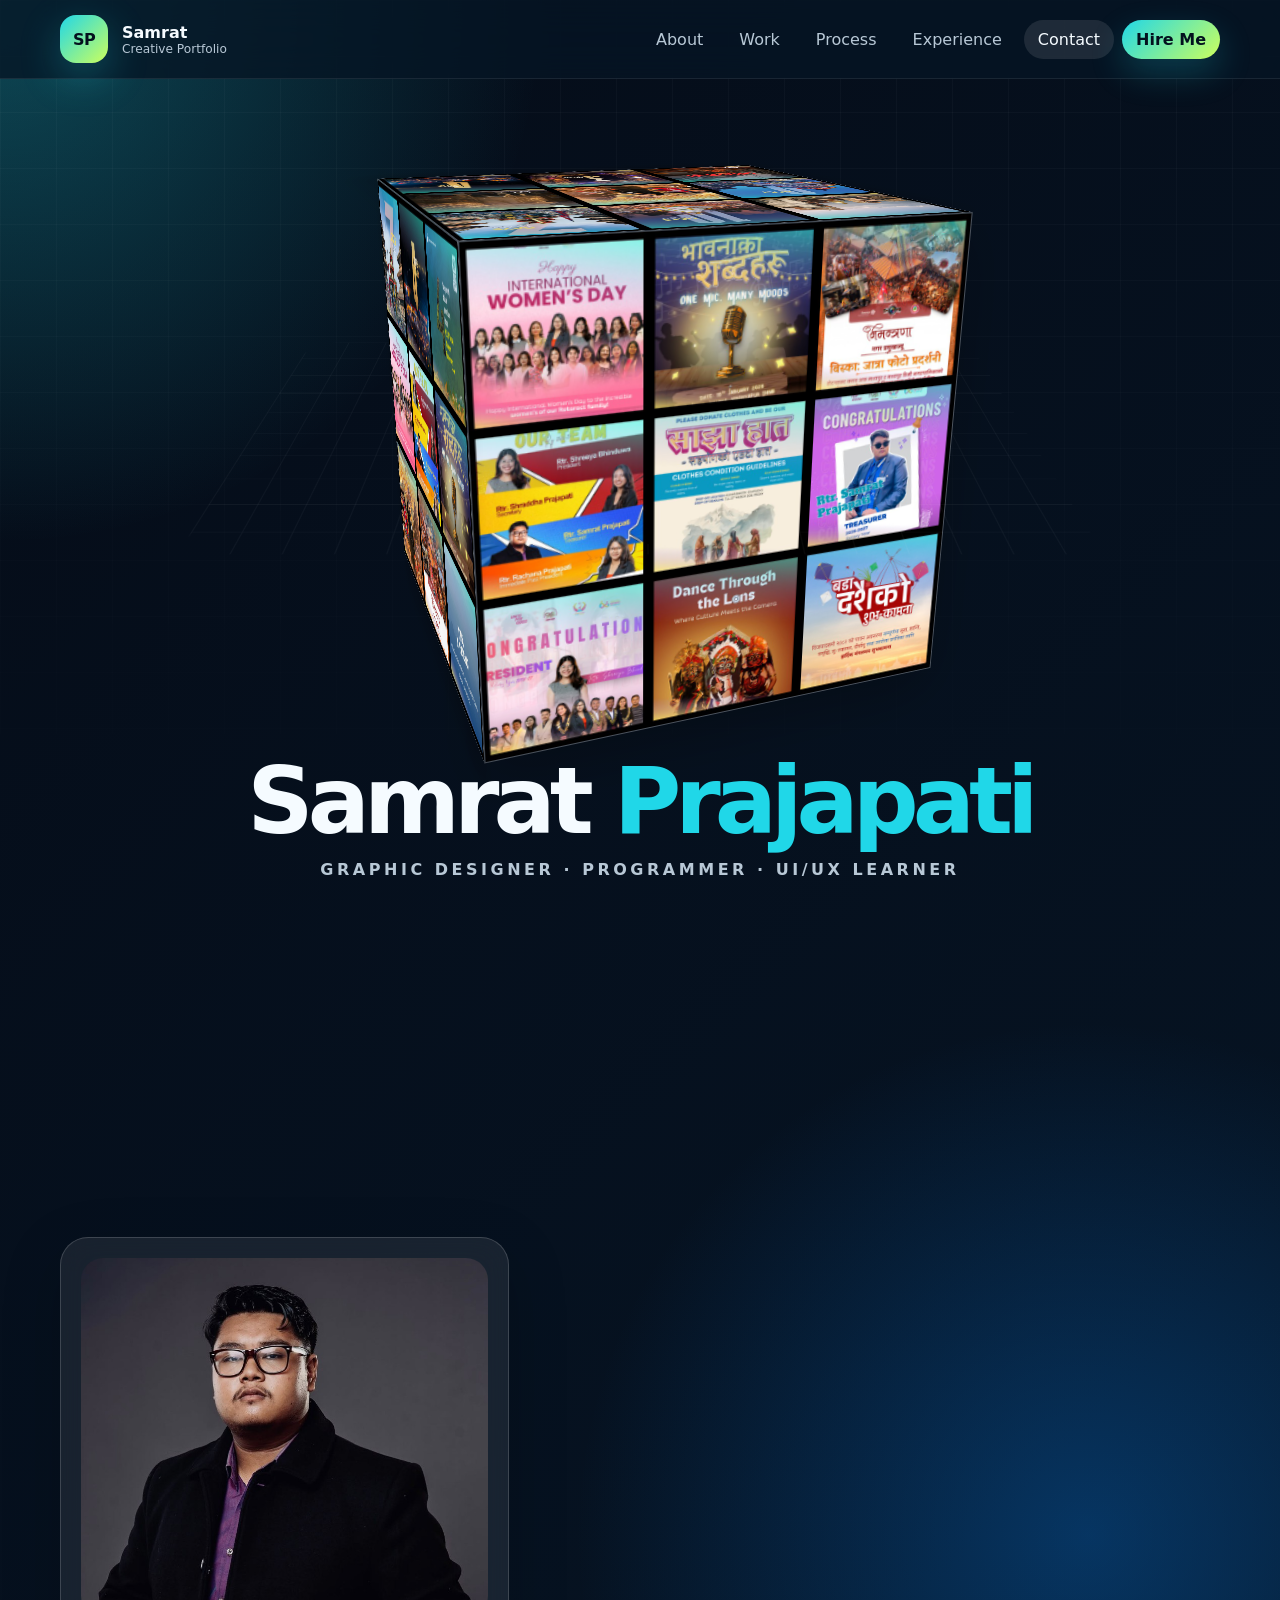
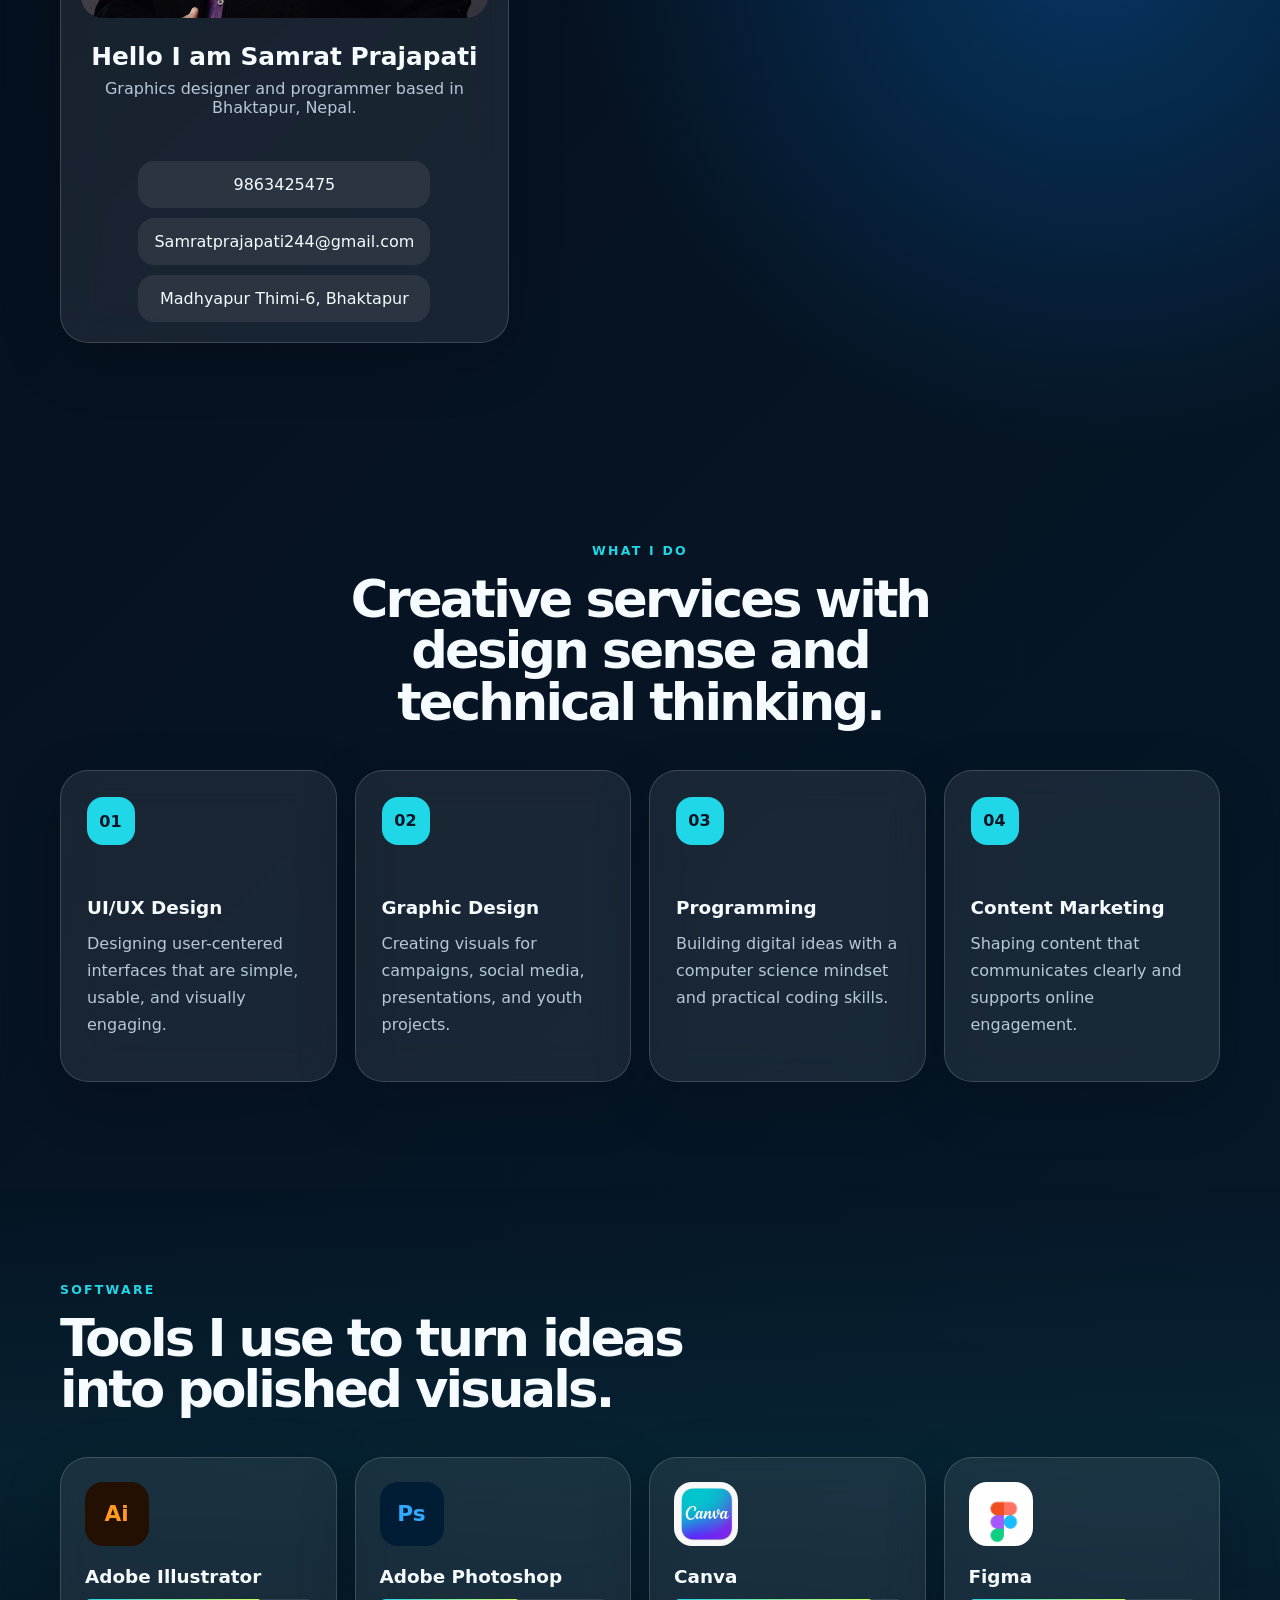
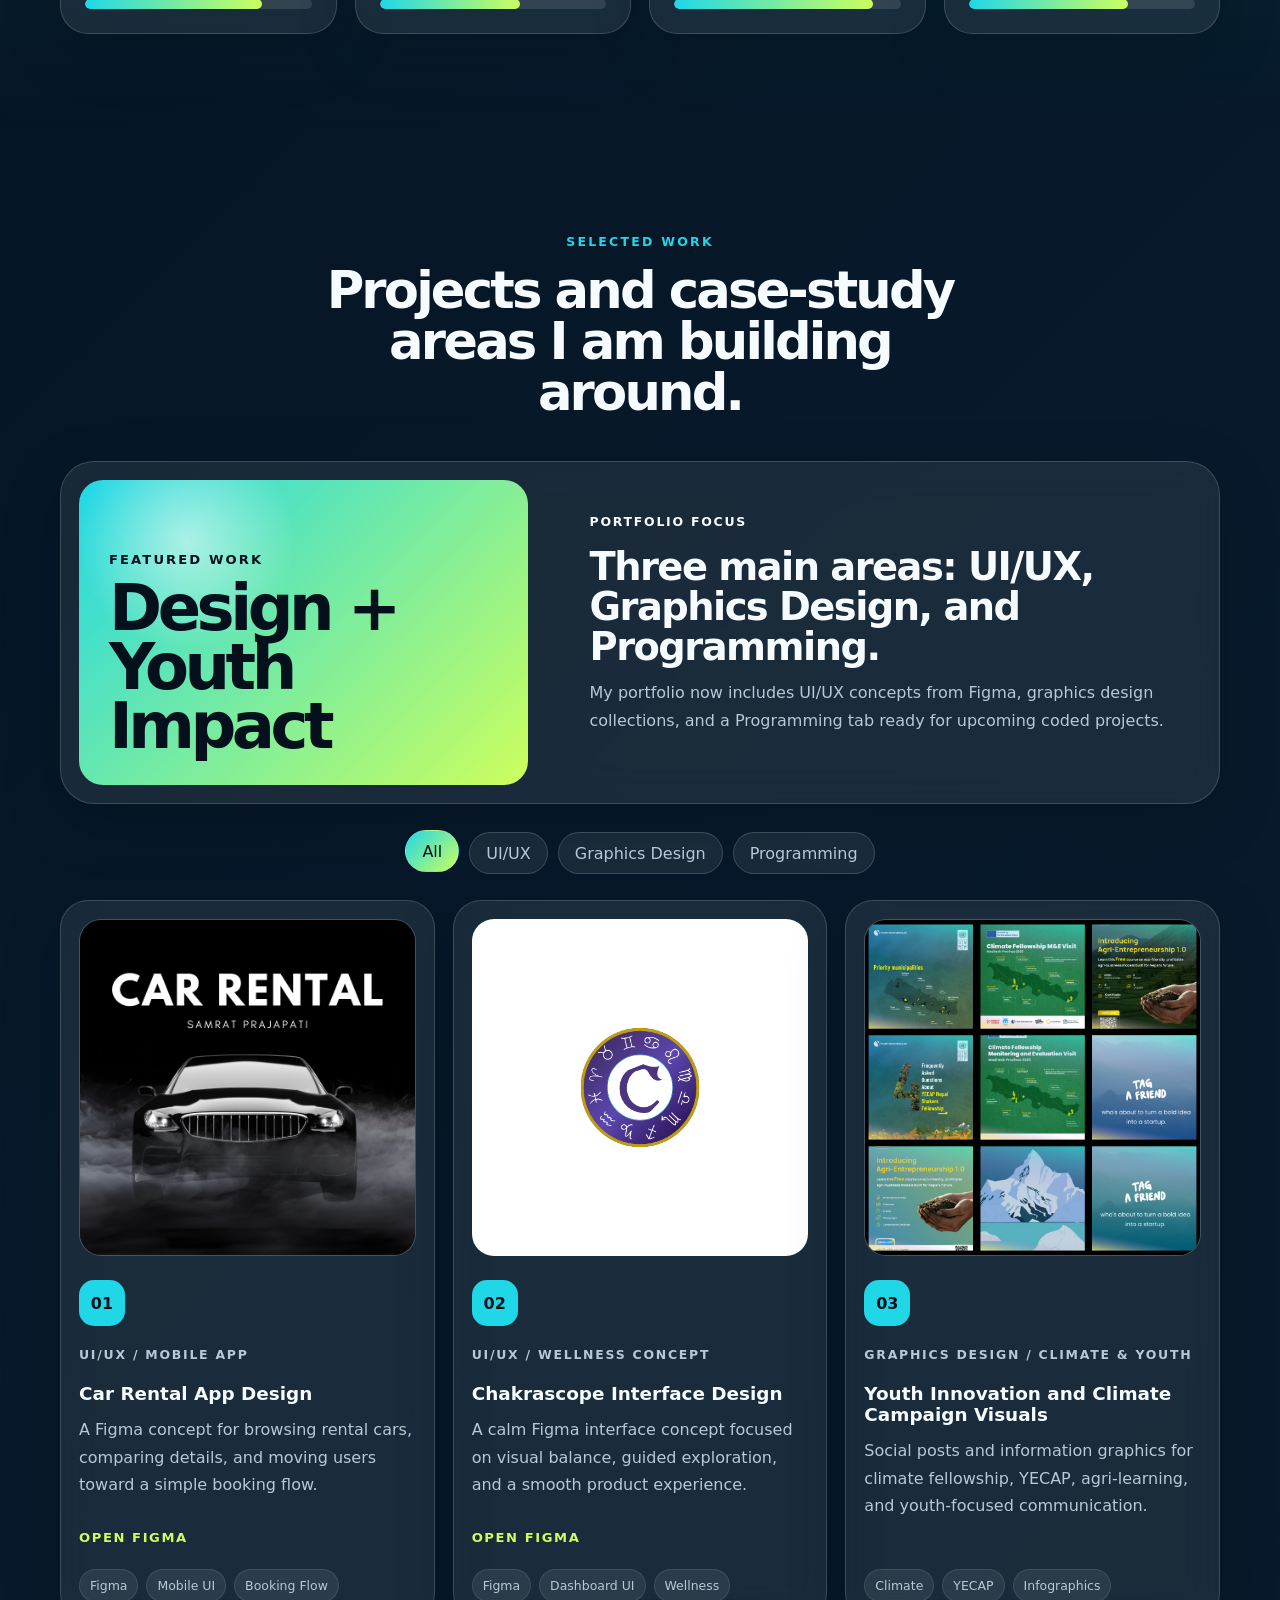
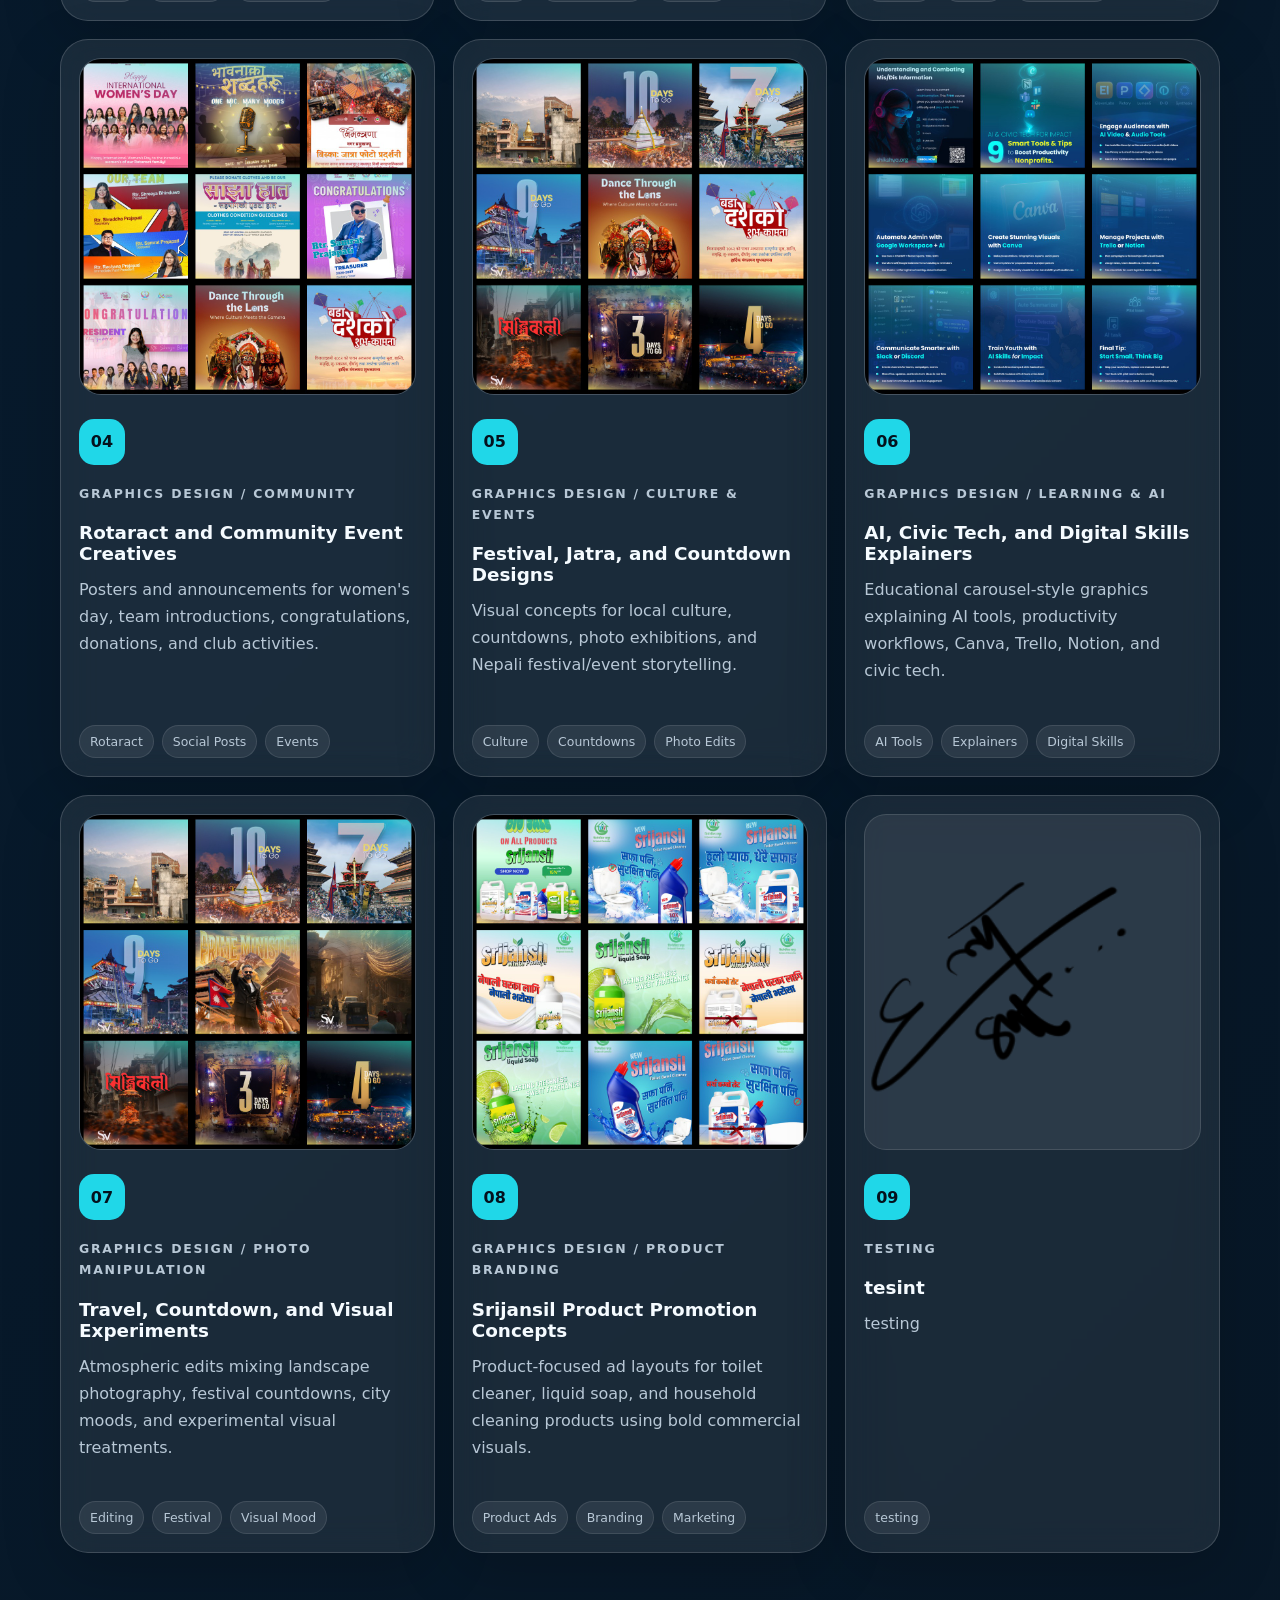
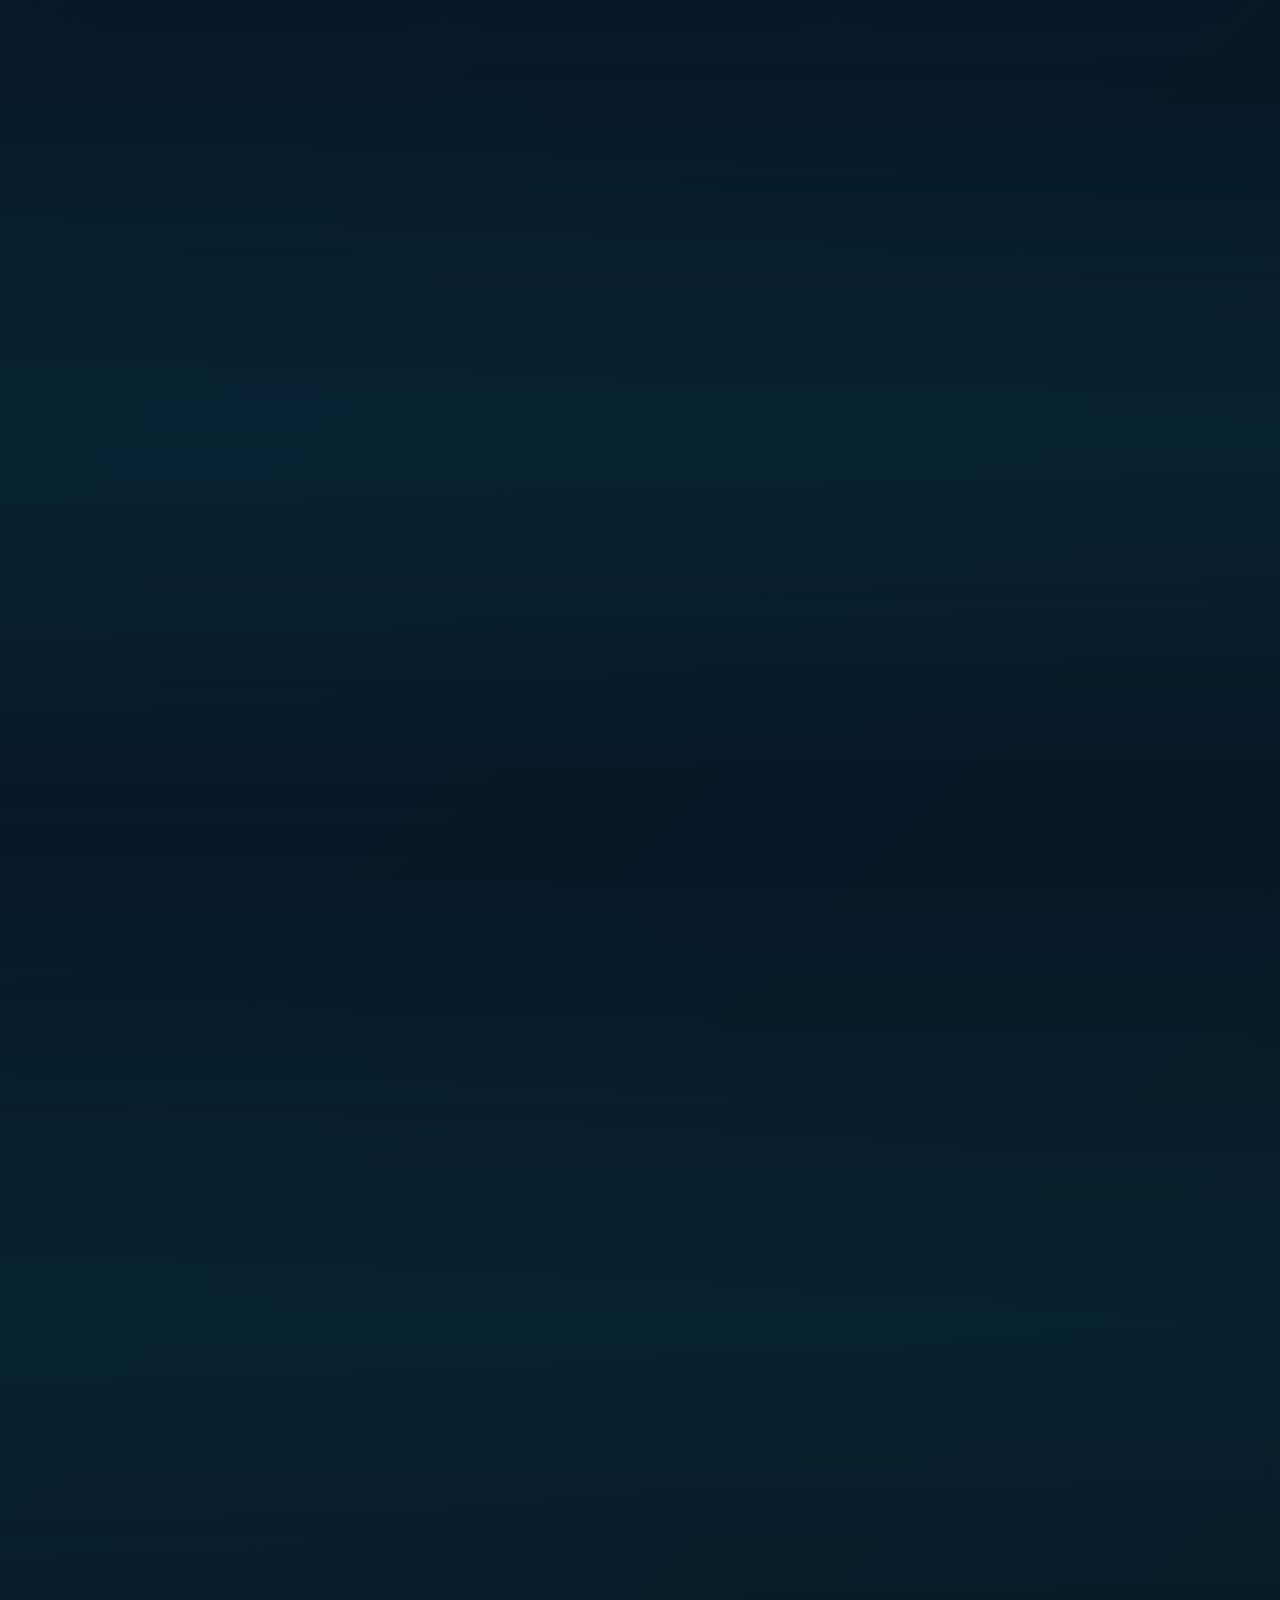
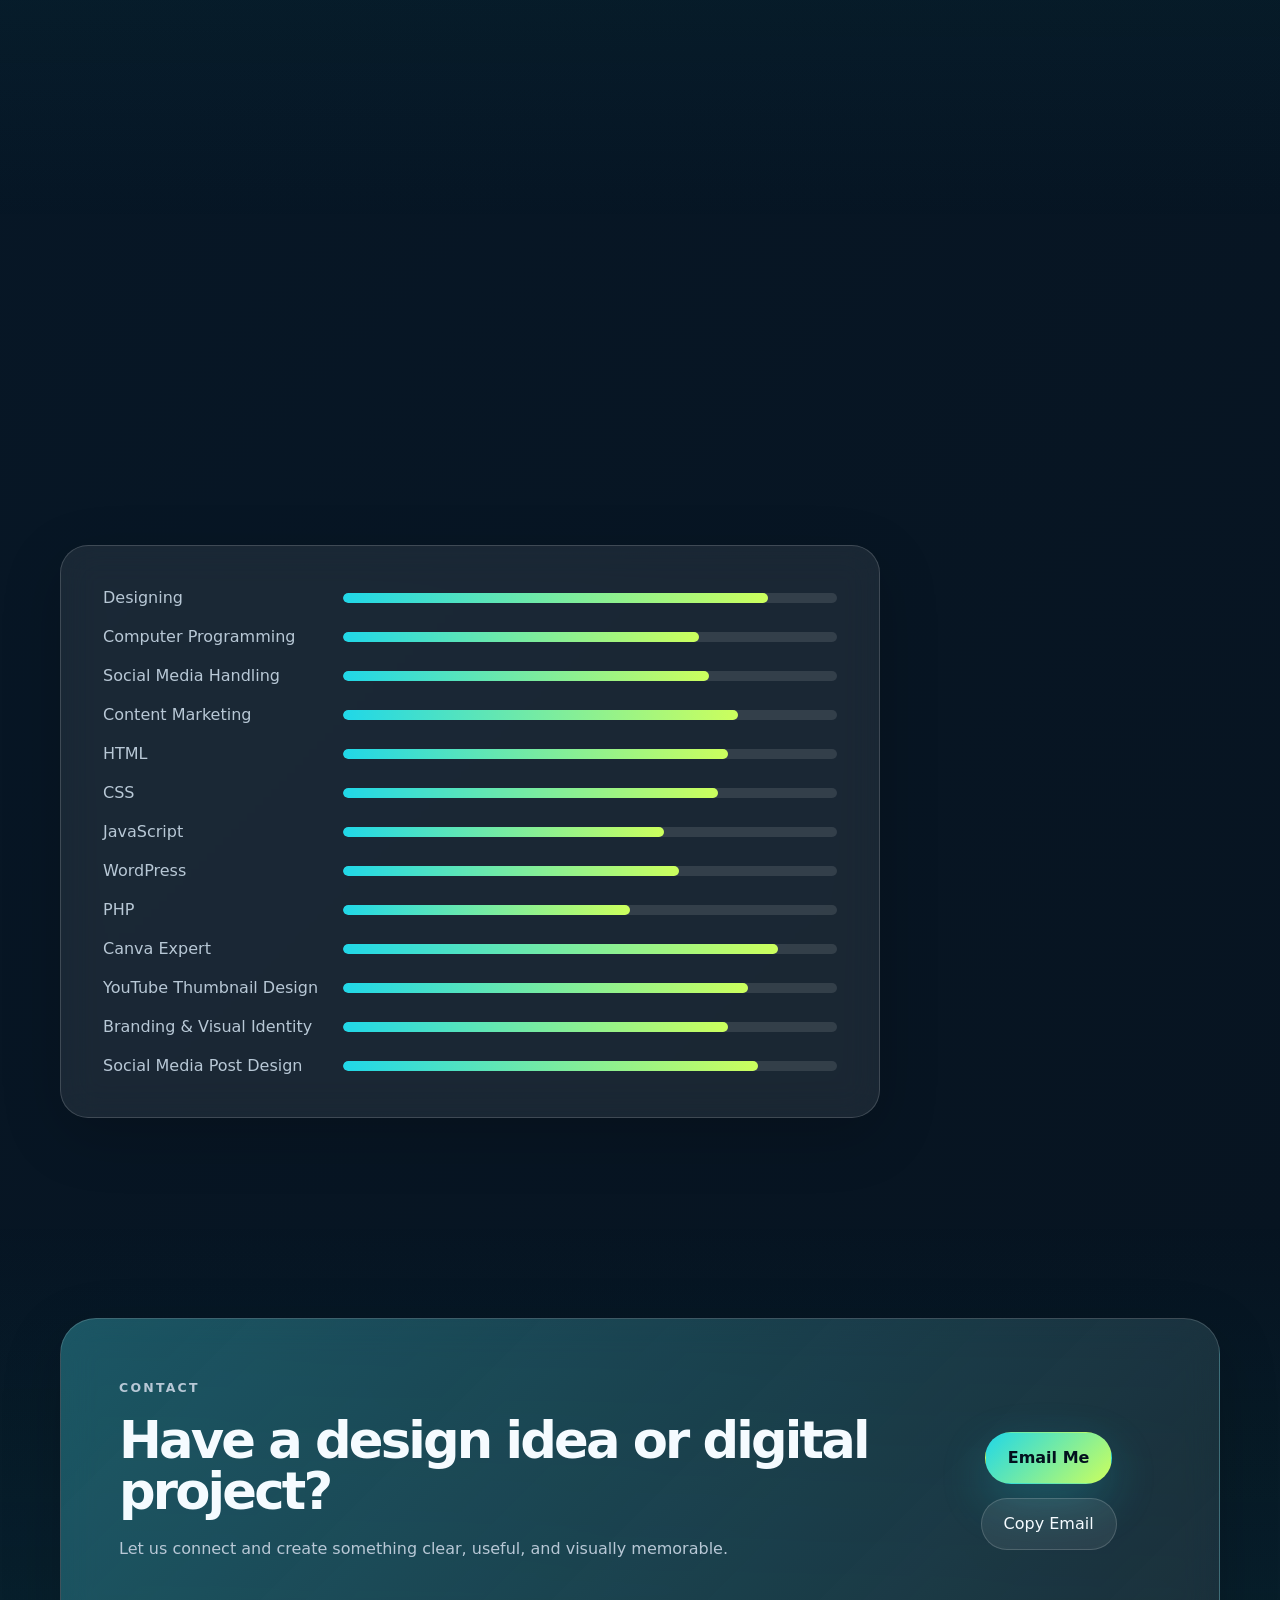
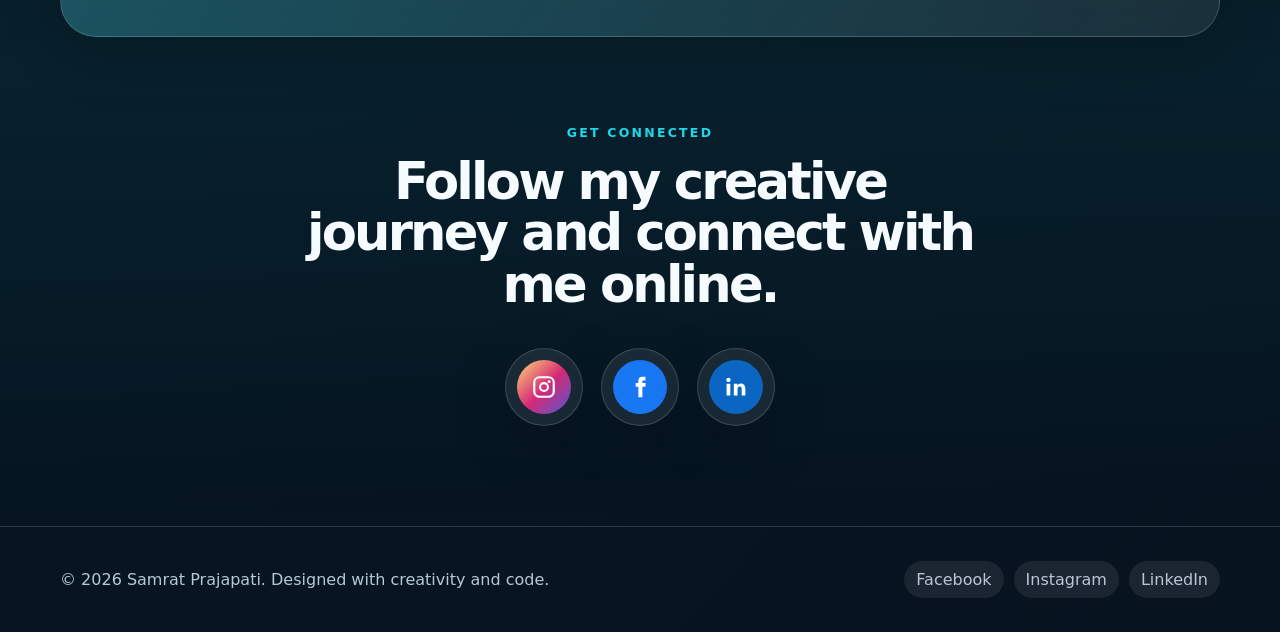
==== commit 763109fe: "Add portfolio admin dashboard Co-authored-by: Cursor <cursoragent@cursor.com>" ====
--- a/index.html
+++ b/index.html
@@ -232,134 +232,11 @@
           <button class="filter-chip" type="button" data-filter="programming" aria-pressed="false">Programming</button>
         </div>
 
-        <div class="project-grid">
-          <a
-            class="project-card project-link-card reveal"
-            href="https://www.figma.com/design/K8MIwqShiX9xBMJSq4qwvT/Car-Rental?m=auto&t=MuV4mYMA06wiKh8d-6"
-            target="_blank"
-            rel="noopener noreferrer"
-            data-category="uiux"
-            aria-label="Open Car Rental UI UX project in Figma"
-          >
-            <figure class="project-media">
-              <img src="assets/car-rental-thumbnail.png" alt="Car Rental UI/UX project cover thumbnail" />
-            </figure>
-            <div class="project-number">01</div>
-            <p class="project-type">UI/UX / Mobile App</p>
-            <h3>Car Rental App Design</h3>
-            <p>A Figma concept for browsing rental cars, comparing details, and moving users toward a simple booking flow.</p>
-            <span class="project-action">Open Figma</span>
-            <div class="tag-list">
-              <span>Figma</span>
-              <span>Mobile UI</span>
-              <span>Booking Flow</span>
-            </div>
-          </a>
-          <a
-            class="project-card project-link-card reveal"
-            href="https://www.figma.com/design/c0X8FNPZZhFoZX2AHwJlKF/Chakrascope--Copy-?m=auto&t=MuV4mYMA06wiKh8d-1"
-            target="_blank"
-            rel="noopener noreferrer"
-            data-category="uiux"
-            aria-label="Open Chakrascope UI UX project in Figma"
-          >
-            <figure class="project-media chakrascope-thumbnail">
-              <img src="assets/chakrascope-thumbnail.png" alt="Chakrascope UI/UX project logo thumbnail" />
-            </figure>
-            <div class="project-number">02</div>
-            <p class="project-type">UI/UX / Wellness Concept</p>
-            <h3>Chakrascope Interface Design</h3>
-            <p>A calm Figma interface concept focused on visual balance, guided exploration, and a smooth product experience.</p>
-            <span class="project-action">Open Figma</span>
-            <div class="tag-list">
-              <span>Figma</span>
-              <span>Dashboard UI</span>
-              <span>Wellness</span>
-            </div>
-          </a>
-          <article class="project-card reveal" data-category="graphics">
-            <figure class="project-media">
-              <img src="assets/cube-face-1.png" alt="Climate fellowship, YECAP, and agri-entrepreneurship design collage" />
-            </figure>
-            <div class="project-number">03</div>
-            <p class="project-type">Graphics Design / Climate & Youth</p>
-            <h3>Youth Innovation and Climate Campaign Visuals</h3>
-            <p>Social posts and information graphics for climate fellowship, YECAP, agri-learning, and youth-focused communication.</p>
-            <div class="tag-list">
-              <span>Climate</span>
-              <span>YECAP</span>
-              <span>Infographics</span>
-            </div>
-          </article>
-          <article class="project-card reveal" data-category="graphics">
-            <figure class="project-media">
-              <img src="assets/cube-face-2.png" alt="Rotaract, donation, congratulations, and community event design collage" />
-            </figure>
-            <div class="project-number">04</div>
-            <p class="project-type">Graphics Design / Community</p>
-            <h3>Rotaract and Community Event Creatives</h3>
-            <p>Posters and announcements for women’s day, team introductions, congratulations, donations, and club activities.</p>
-            <div class="tag-list">
-              <span>Rotaract</span>
-              <span>Social Posts</span>
-              <span>Events</span>
-            </div>
-          </article>
-          <article class="project-card reveal" data-category="graphics">
-            <figure class="project-media">
-              <img src="assets/festival-countdown-cover.png" alt="Festival, jatra, and countdown design collage" />
-            </figure>
-            <div class="project-number">05</div>
-            <p class="project-type">Graphics Design / Culture & Events</p>
-            <h3>Festival, Jatra, and Countdown Designs</h3>
-            <p>Visual concepts for local culture, countdowns, photo exhibitions, and Nepali festival/event storytelling.</p>
-            <div class="tag-list">
-              <span>Culture</span>
-              <span>Countdowns</span>
-              <span>Photo Edits</span>
-            </div>
-          </article>
-          <article class="project-card reveal" data-category="graphics">
-            <figure class="project-media">
-              <img src="assets/cube-face-4.png" alt="AI tools, civic tech, Canva, Trello, Notion, and training design collage" />
-            </figure>
-            <div class="project-number">06</div>
-            <p class="project-type">Graphics Design / Learning & AI</p>
-            <h3>AI, Civic Tech, and Digital Skills Explainers</h3>
-            <p>Educational carousel-style graphics explaining AI tools, productivity workflows, Canva, Trello, Notion, and civic tech.</p>
-            <div class="tag-list">
-              <span>AI Tools</span>
-              <span>Explainers</span>
-              <span>Digital Skills</span>
-            </div>
-          </article>
-          <article class="project-card reveal" data-category="graphics">
-            <figure class="project-media">
-              <img src="assets/cube-face-5.png" alt="Travel, festival countdown, and photo manipulation collage" />
-            </figure>
-            <div class="project-number">07</div>
-            <p class="project-type">Graphics Design / Photo Manipulation</p>
-            <h3>Travel, Countdown, and Visual Experiments</h3>
-            <p>Atmospheric edits mixing landscape photography, festival countdowns, city moods, and experimental visual treatments.</p>
-            <div class="tag-list">
-              <span>Editing</span>
-              <span>Festival</span>
-              <span>Visual Mood</span>
-            </div>
-          </article>
-          <article class="project-card reveal" data-category="graphics">
-            <figure class="project-media">
-              <img src="assets/cube-face-6.png" alt="Srijansil cleaning product branding and advertisement design collage" />
-            </figure>
-            <div class="project-number">08</div>
-            <p class="project-type">Graphics Design / Product Branding</p>
-            <h3>Srijansil Product Promotion Concepts</h3>
-            <p>Product-focused ad layouts for toilet cleaner, liquid soap, and household cleaning products using bold commercial visuals.</p>
-            <div class="tag-list">
-              <span>Product Ads</span>
-              <span>Branding</span>
-              <span>Marketing</span>
-            </div>
+        <div class="project-grid" id="project-grid" data-project-source="data/projects.json">
+          <article class="project-card project-loading reveal">
+            <p class="project-type">Loading</p>
+            <h3>Loading portfolio projects...</h3>
+            <p>Project cards are managed from the portfolio admin dashboard.</p>
           </article>
         </div>
         <div class="project-empty" aria-live="polite">
--- a/styles.css
+++ b/styles.css
@@ -1042,12 +1042,16 @@
   transition: transform 350ms ease;
 }
 
-.chakrascope-thumbnail {
+.project-loading {
+  justify-content: center;
+}
+
+.project-media-contain {
   padding: 22px;
   background: #ffffff;
 }
 
-.chakrascope-thumbnail img {
+.project-media-contain img {
   object-fit: contain;
 }
 
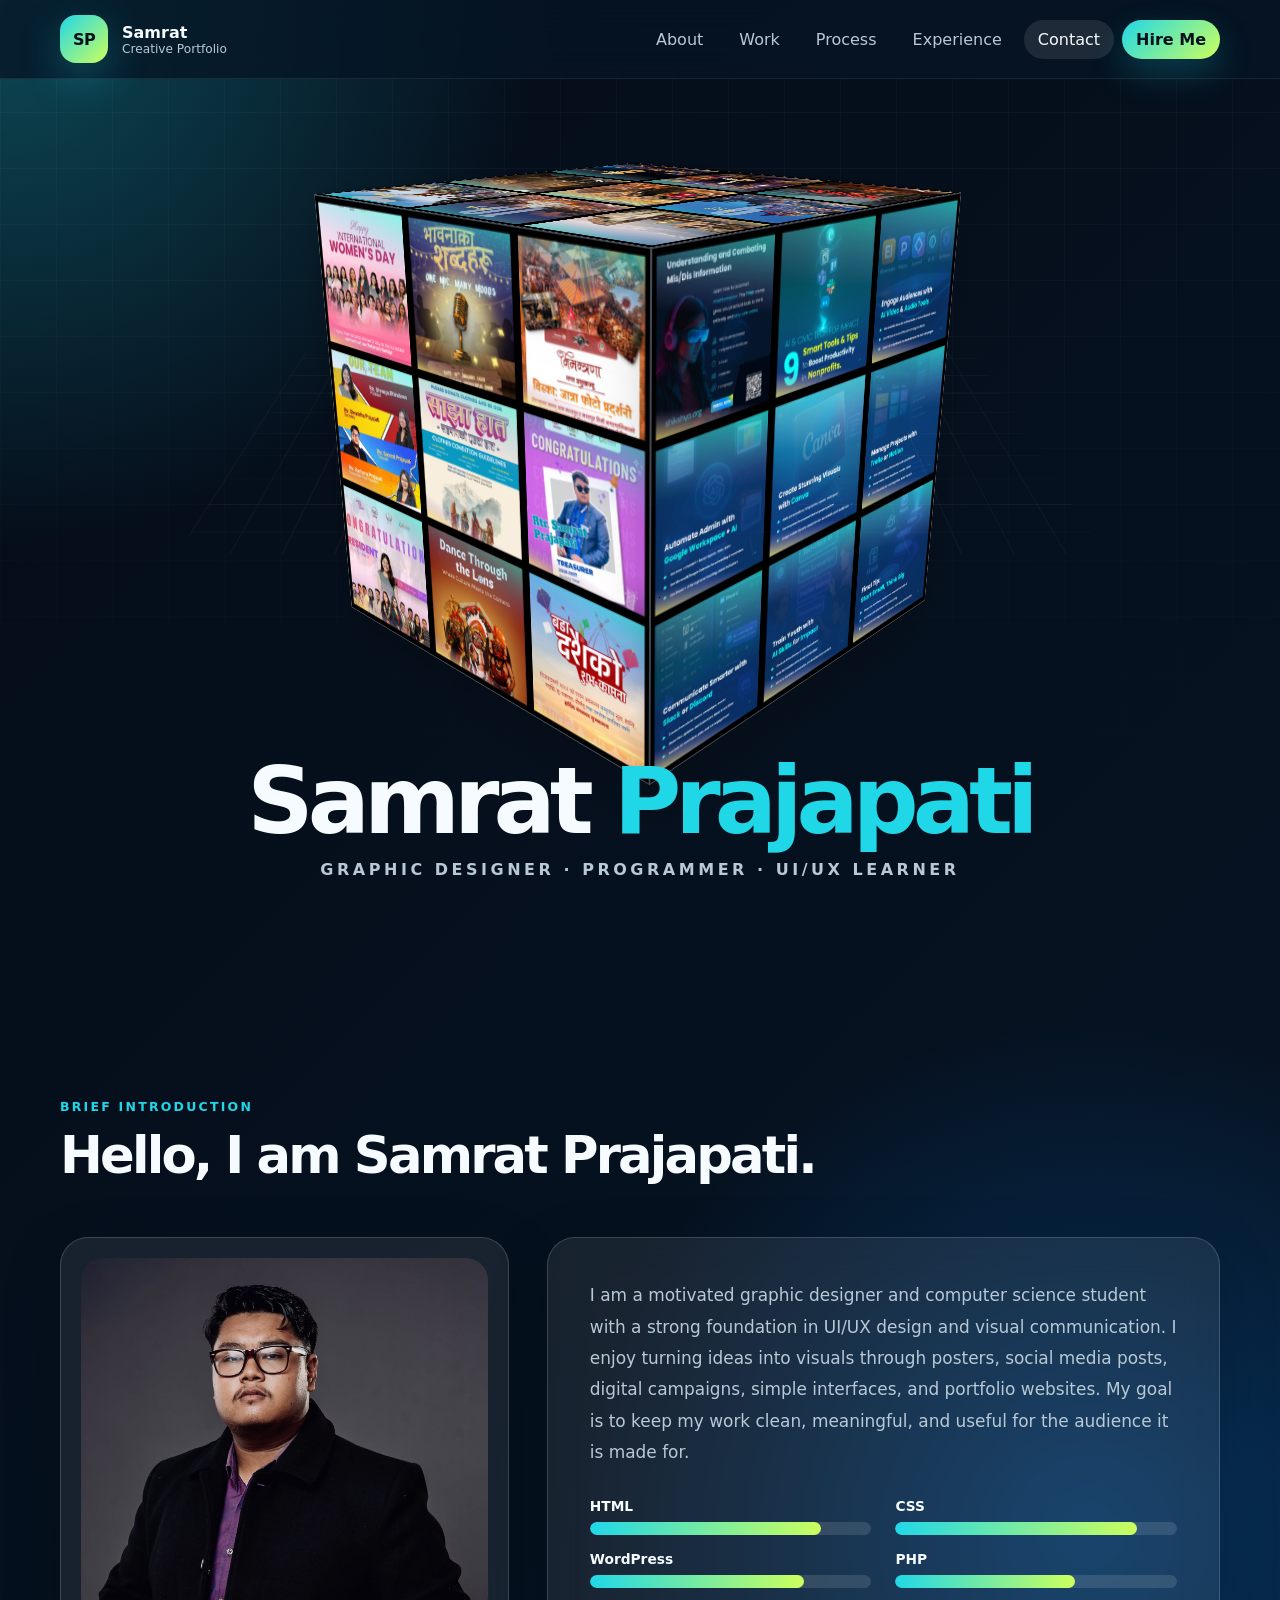
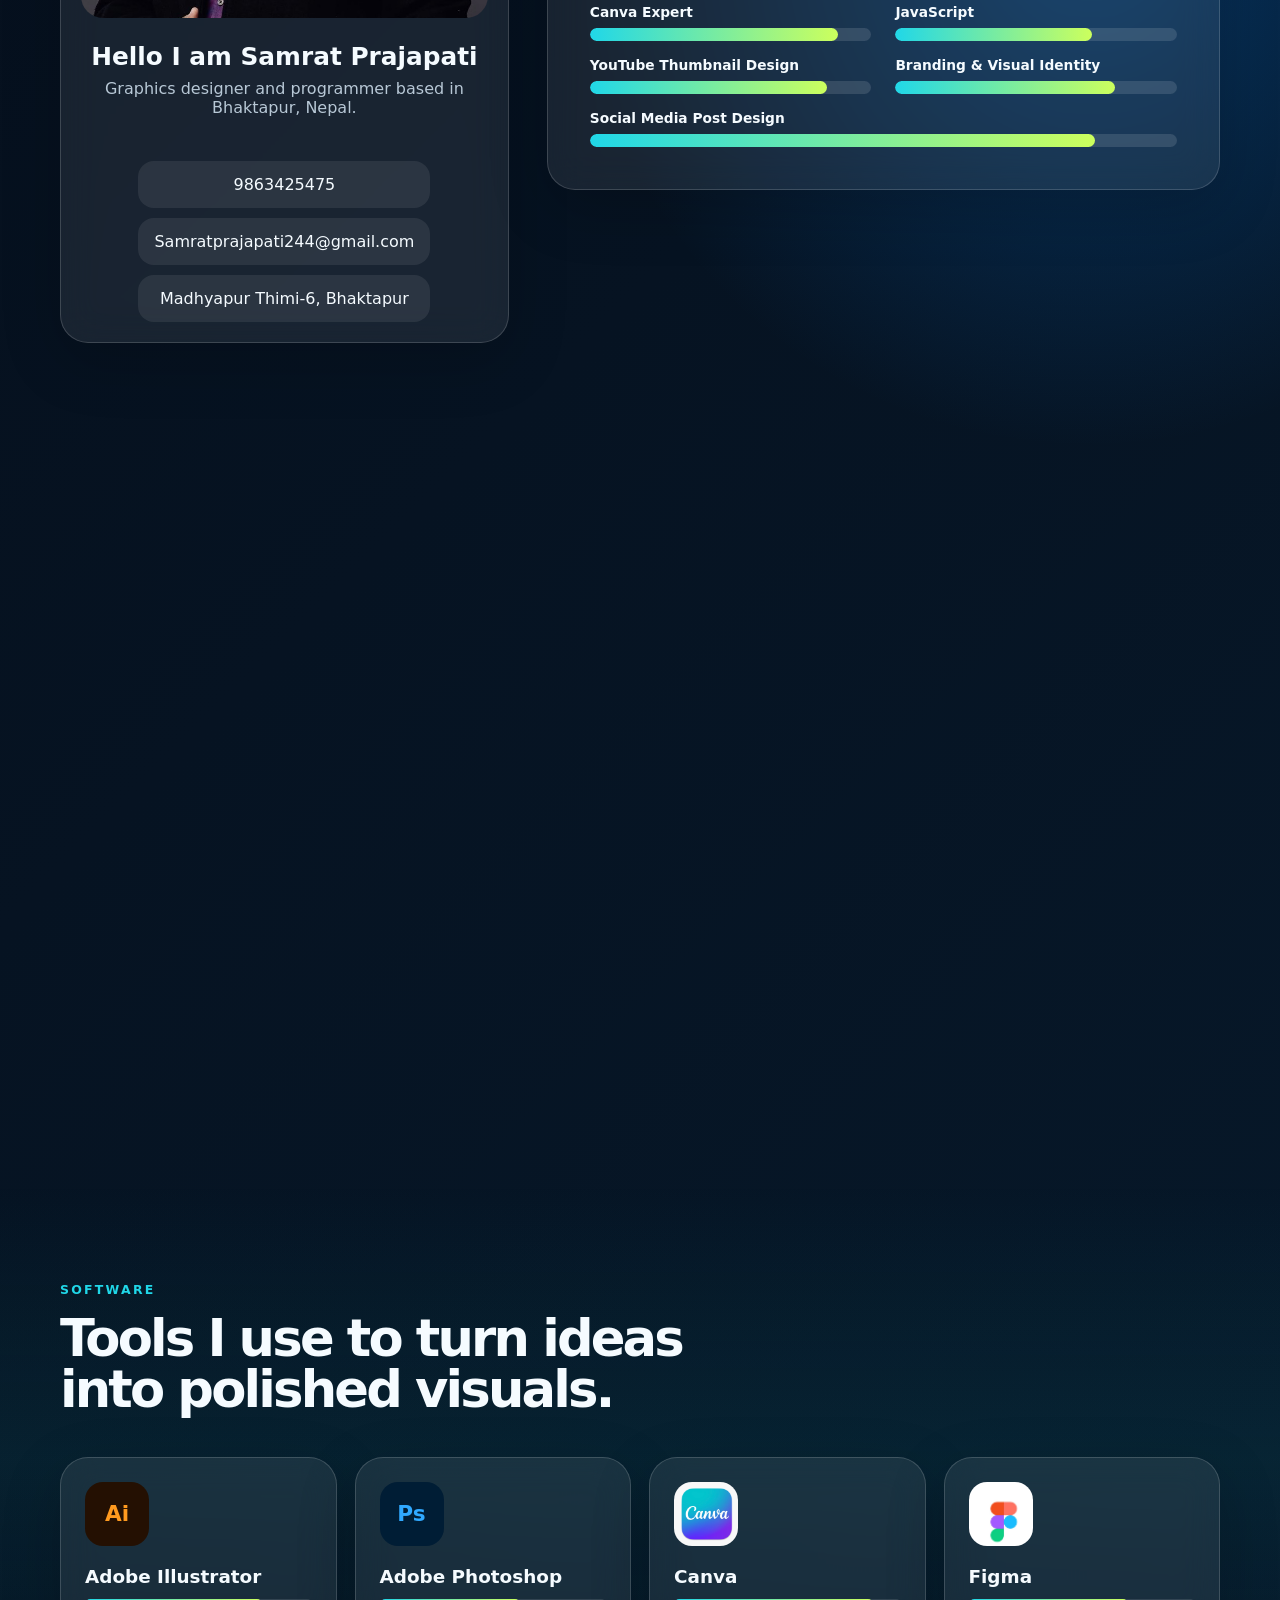
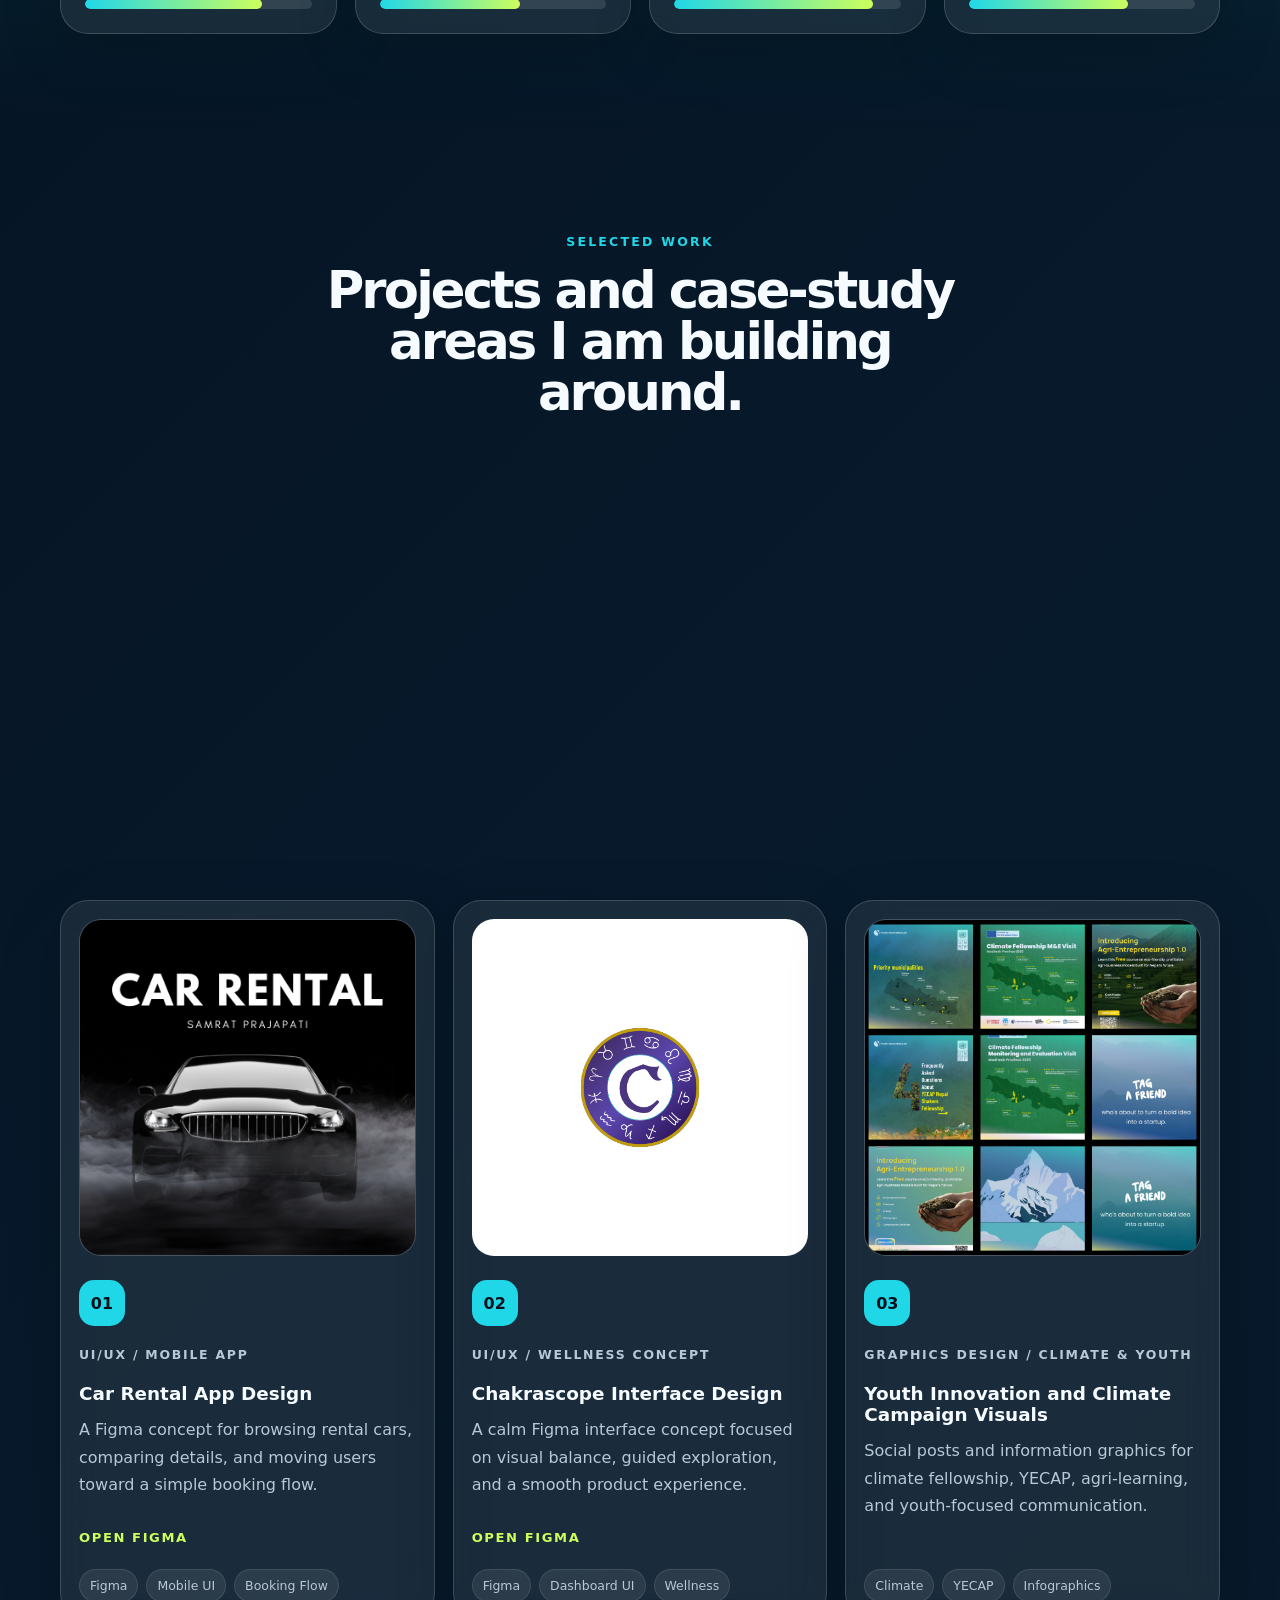
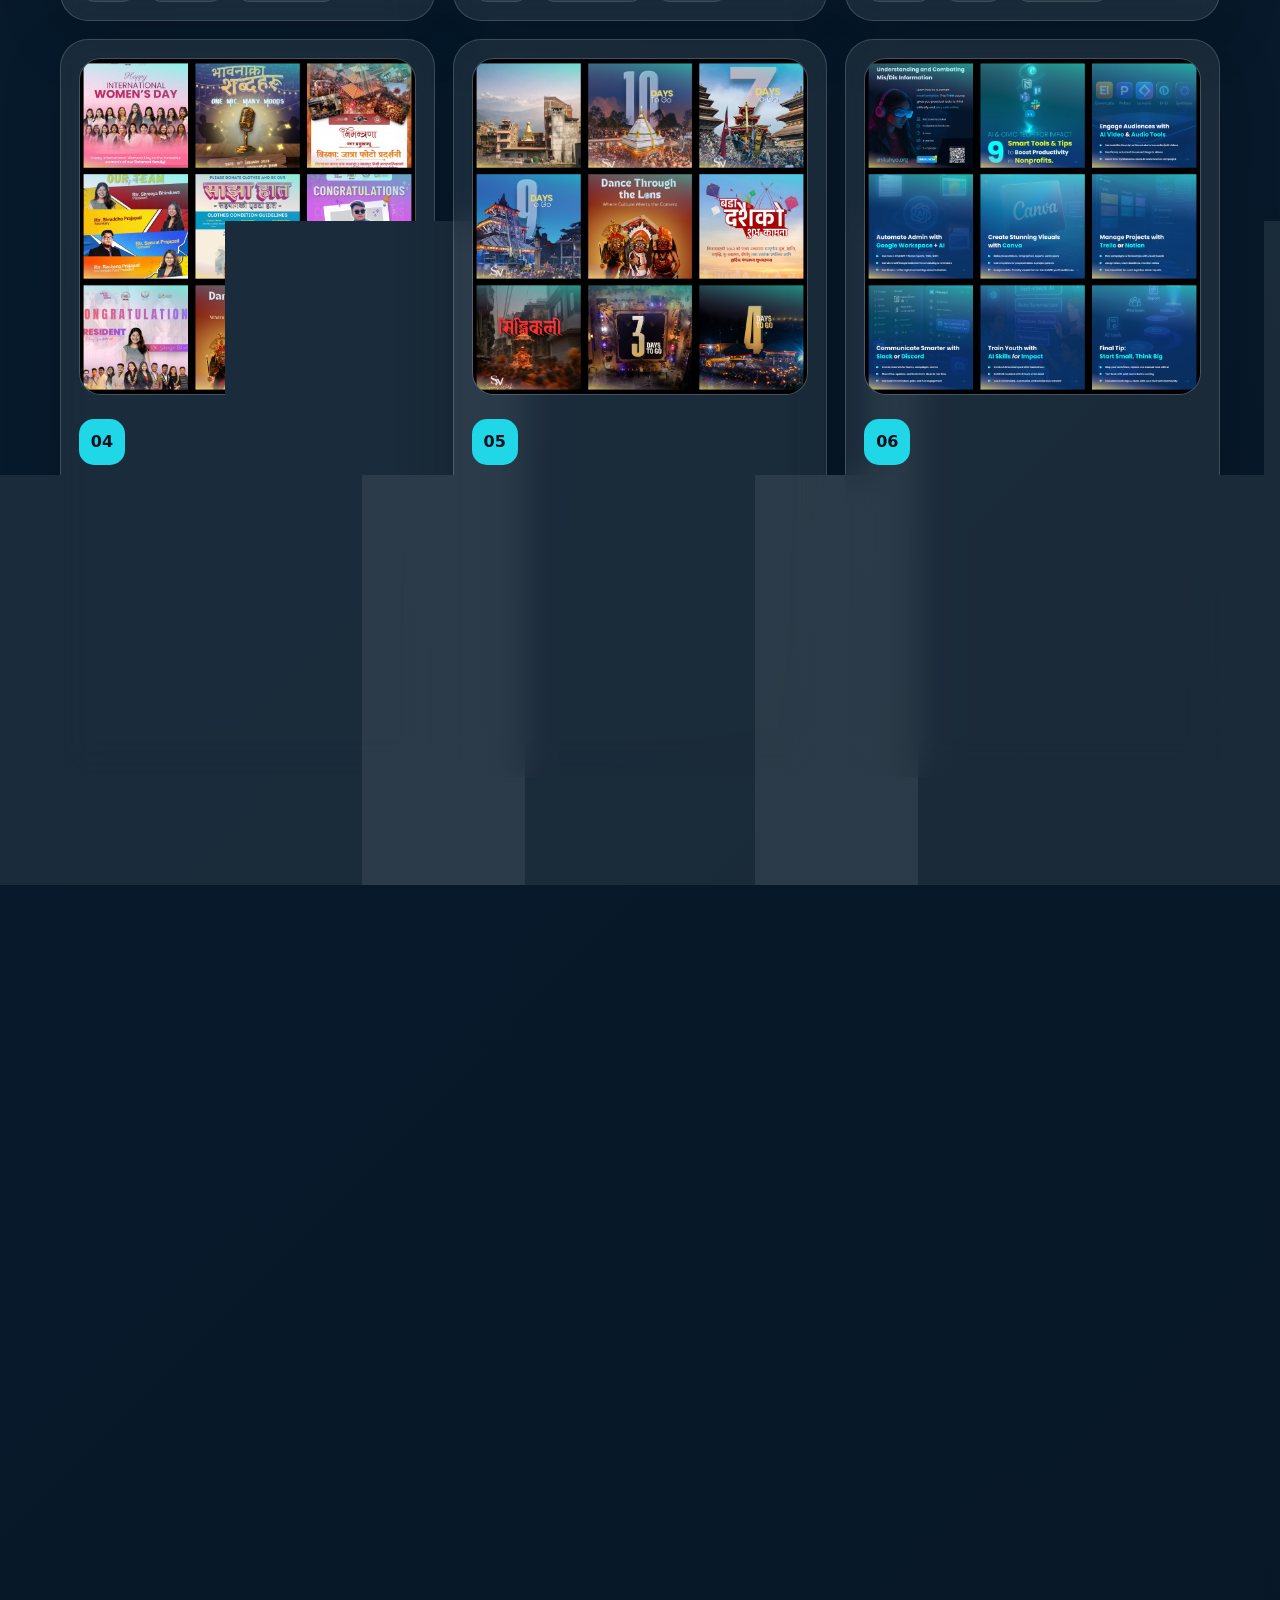
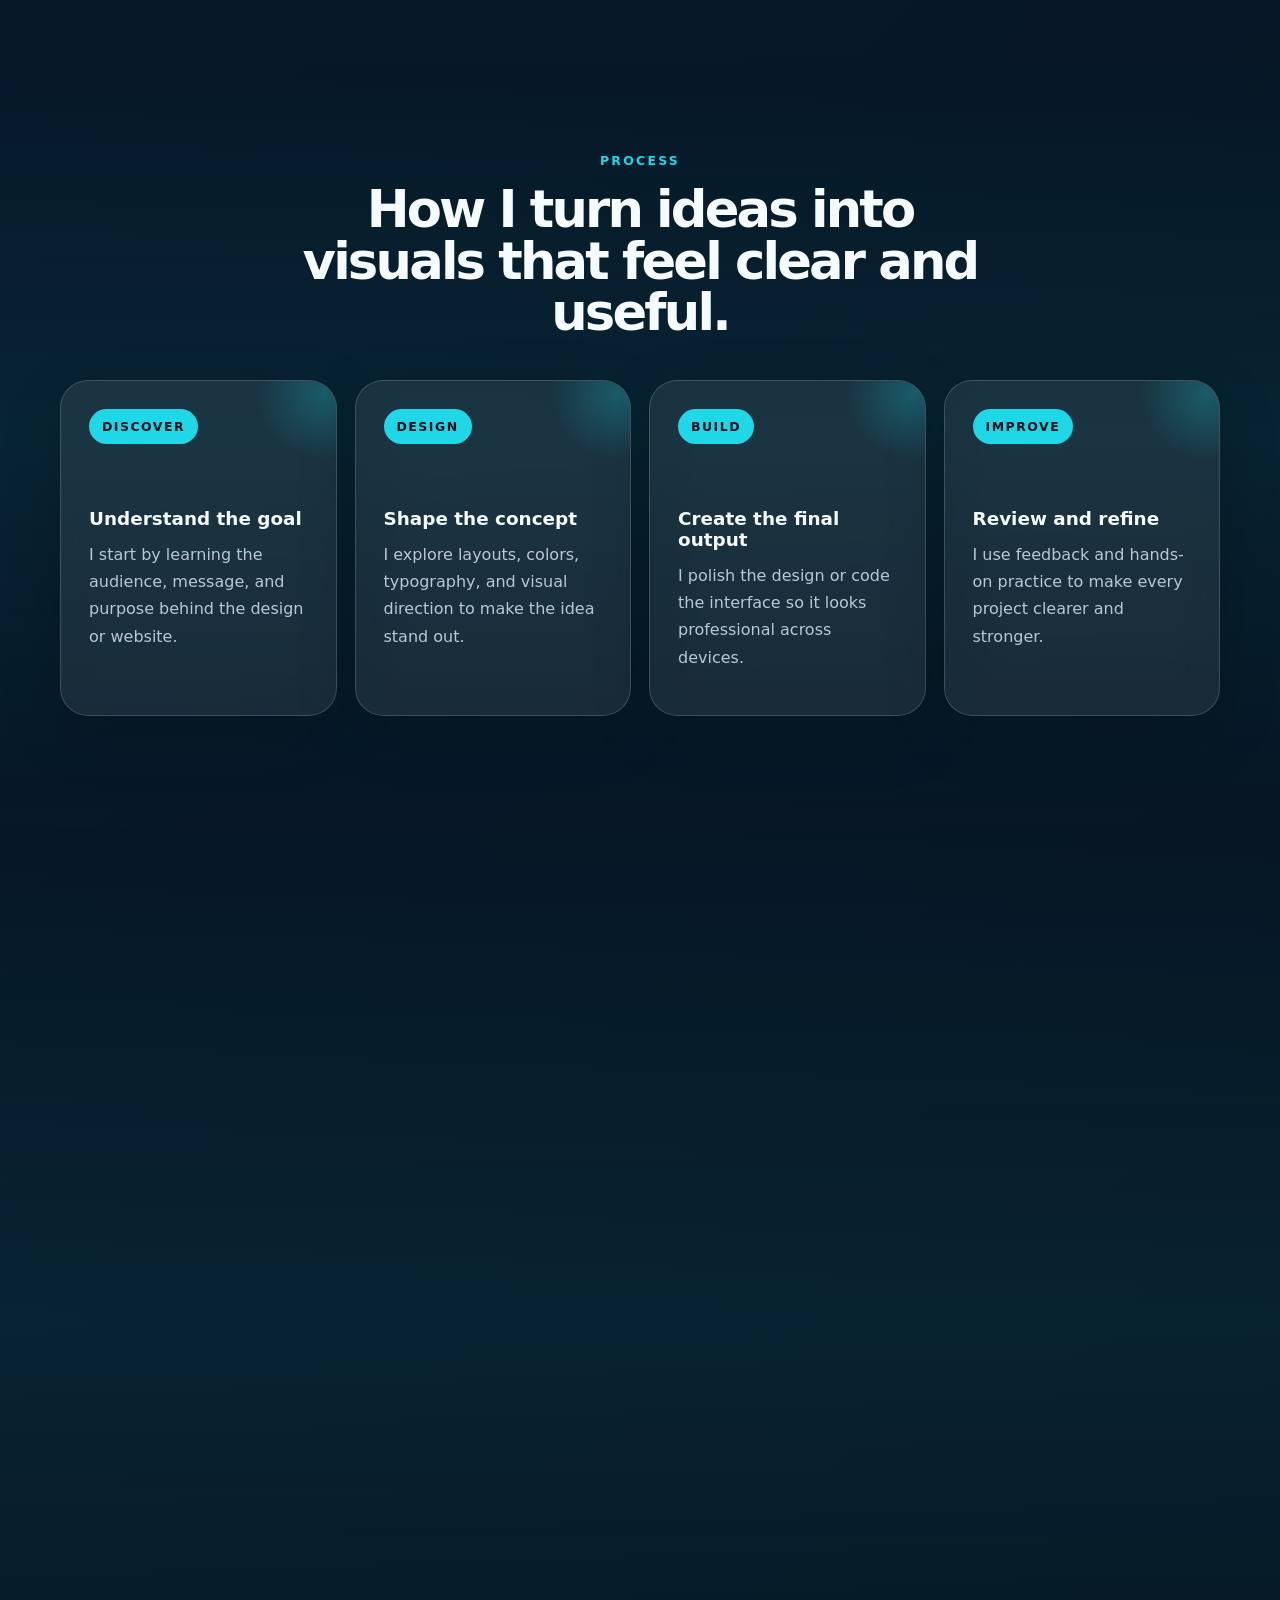
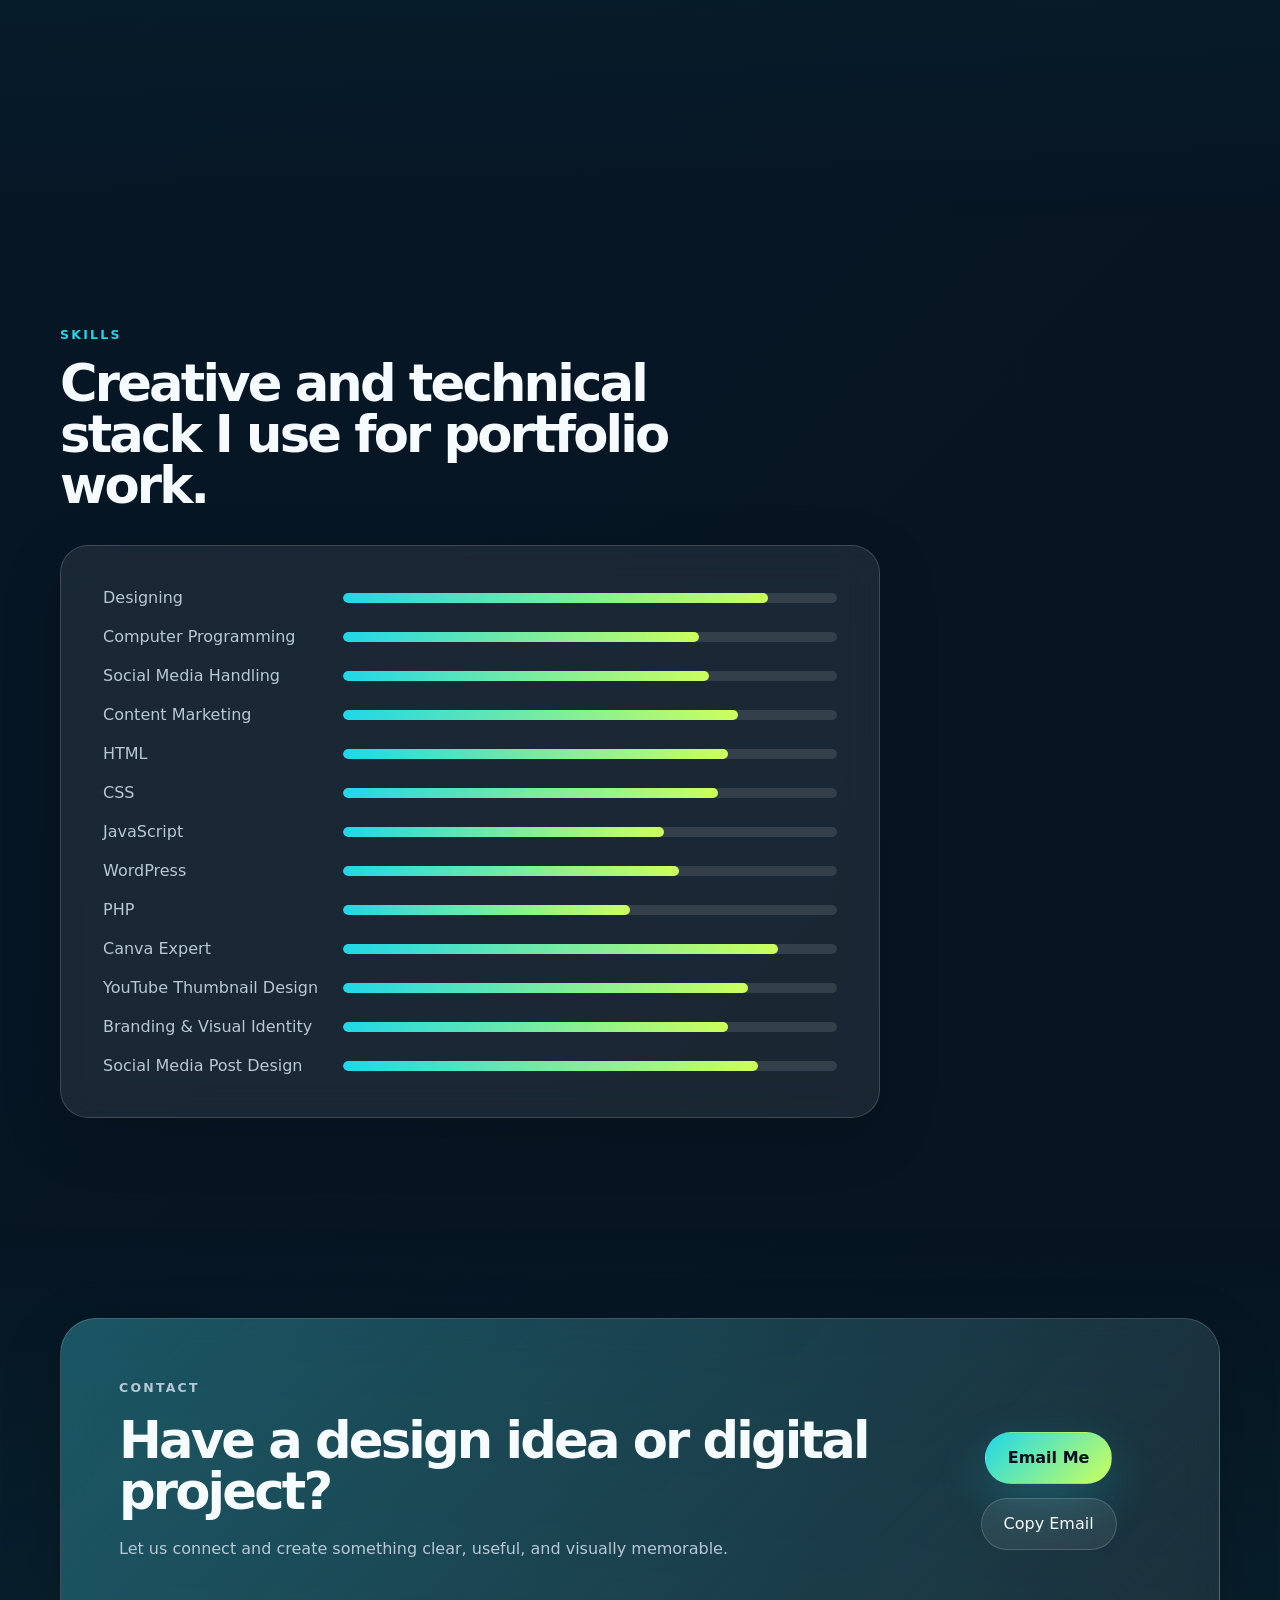
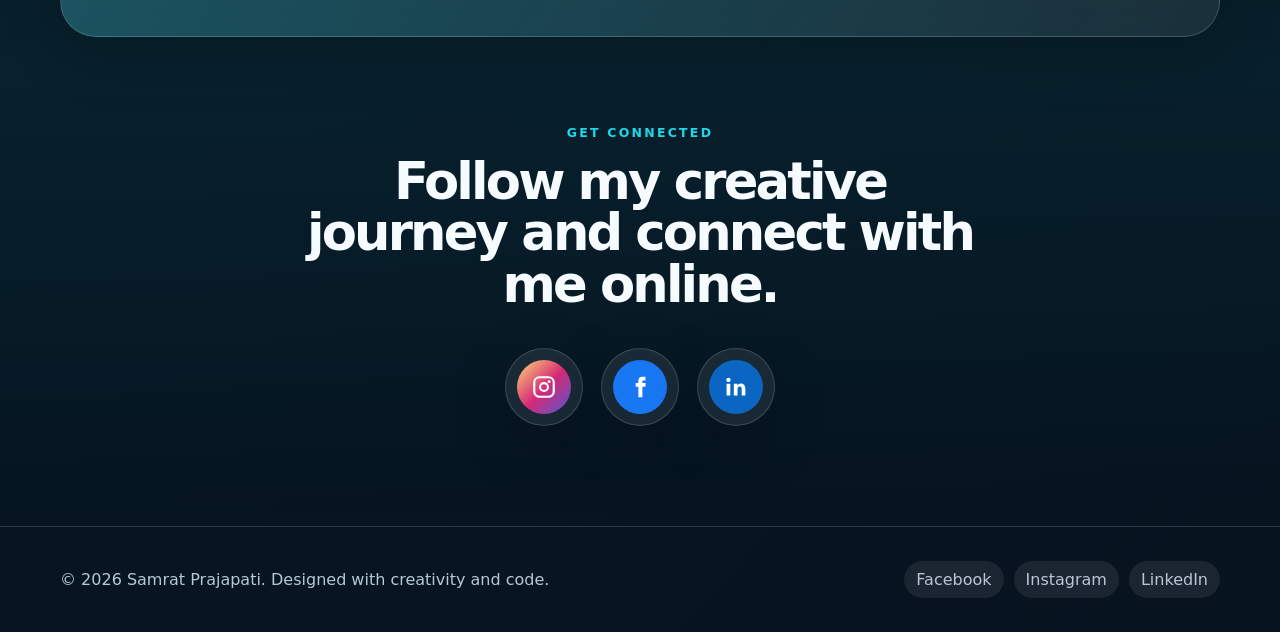
==== commit 9b470794: "Bust project script cache Co-authored-by: Cursor <cursoragent@cursor.com>" ====
--- a/index.html
+++ b/index.html
@@ -505,6 +505,6 @@
       </div>
     </footer>
 
-    <script src="script.js"></script>
+    <script src="script.js?v=projects-20260610"></script>
   </body>
 </html>
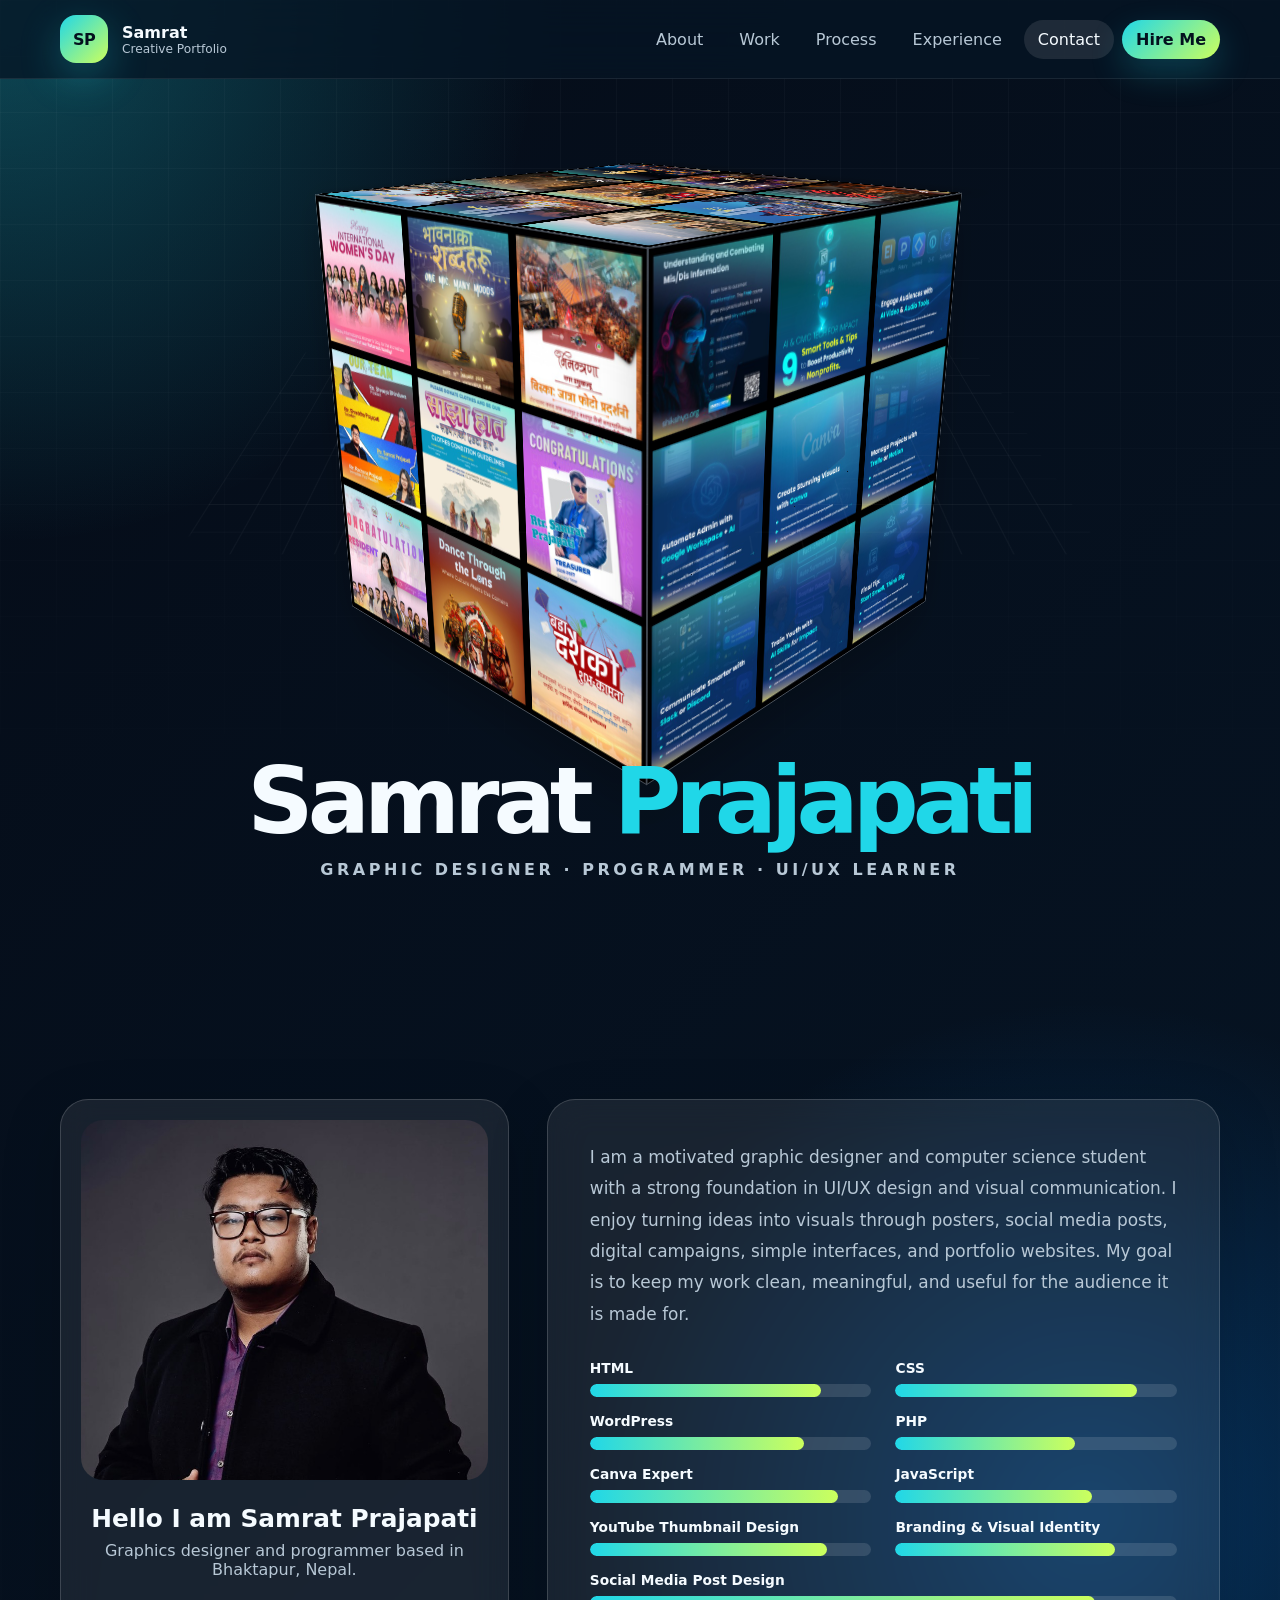
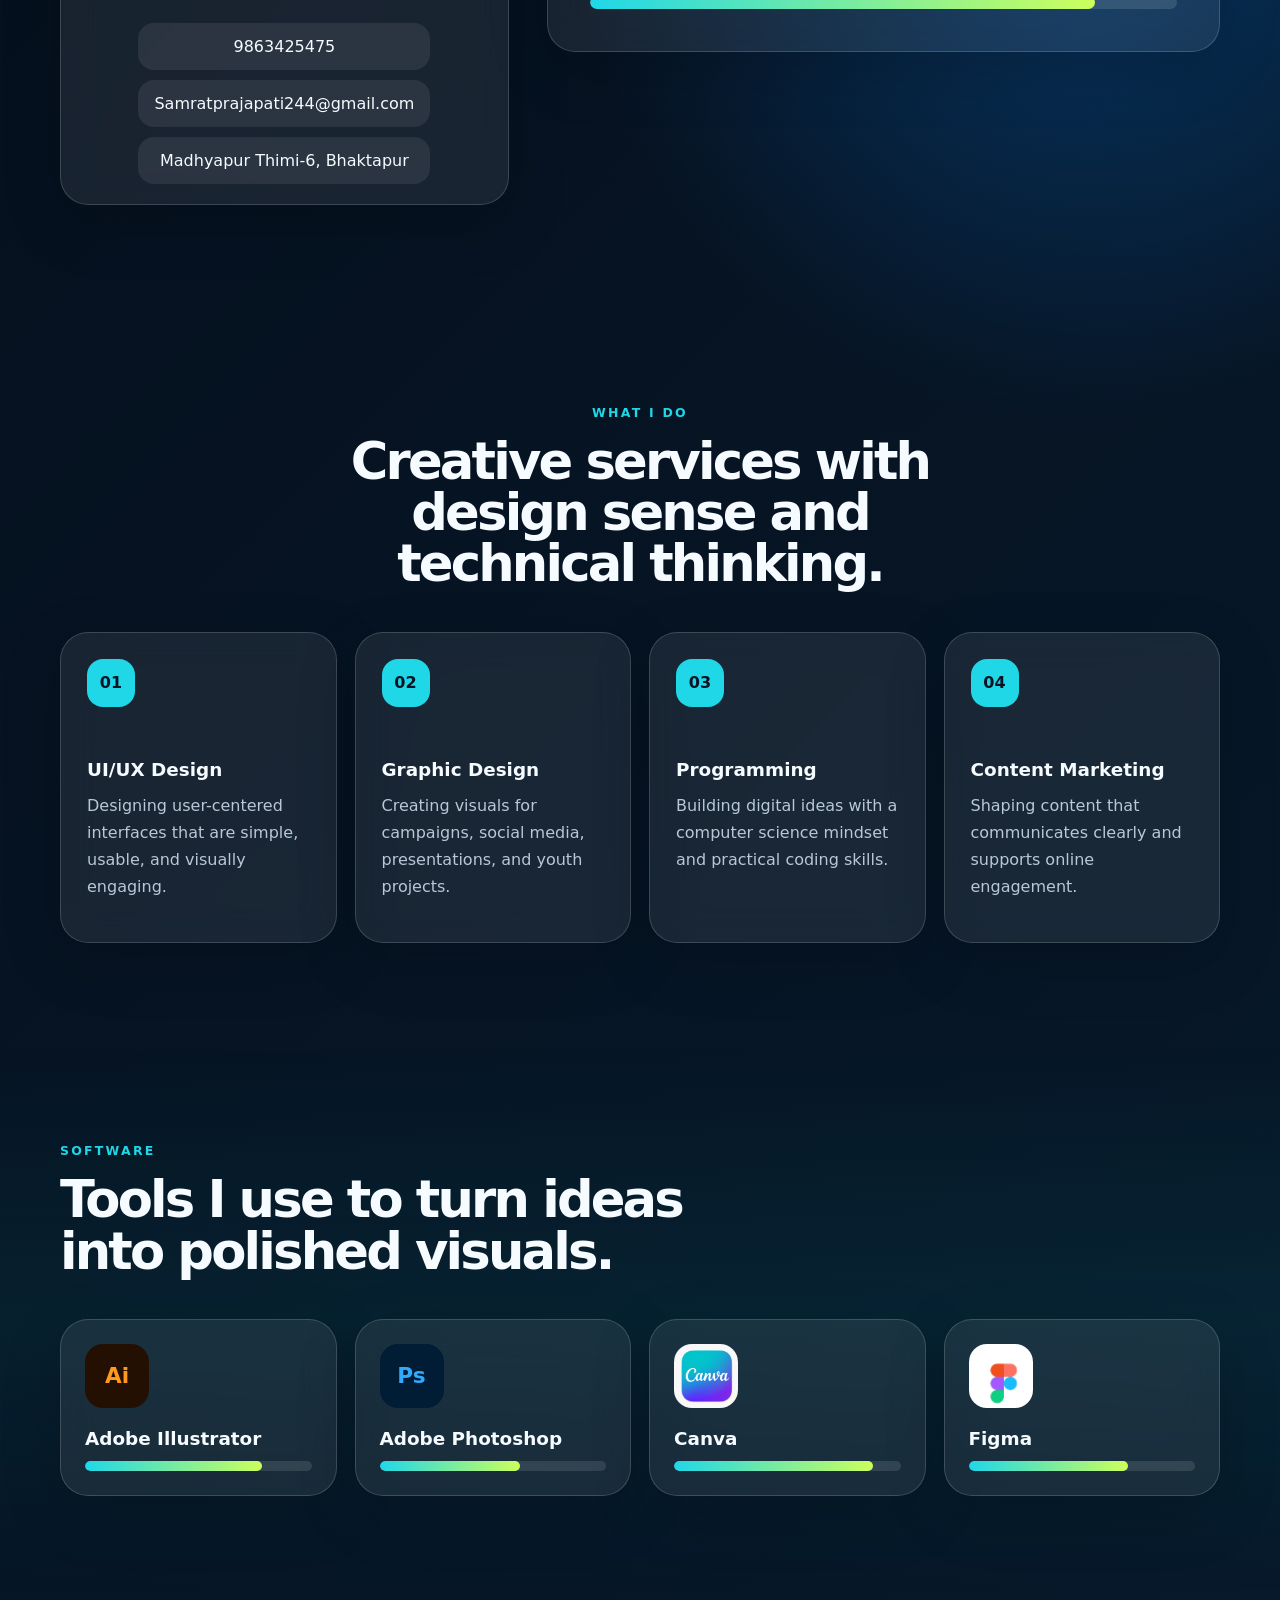
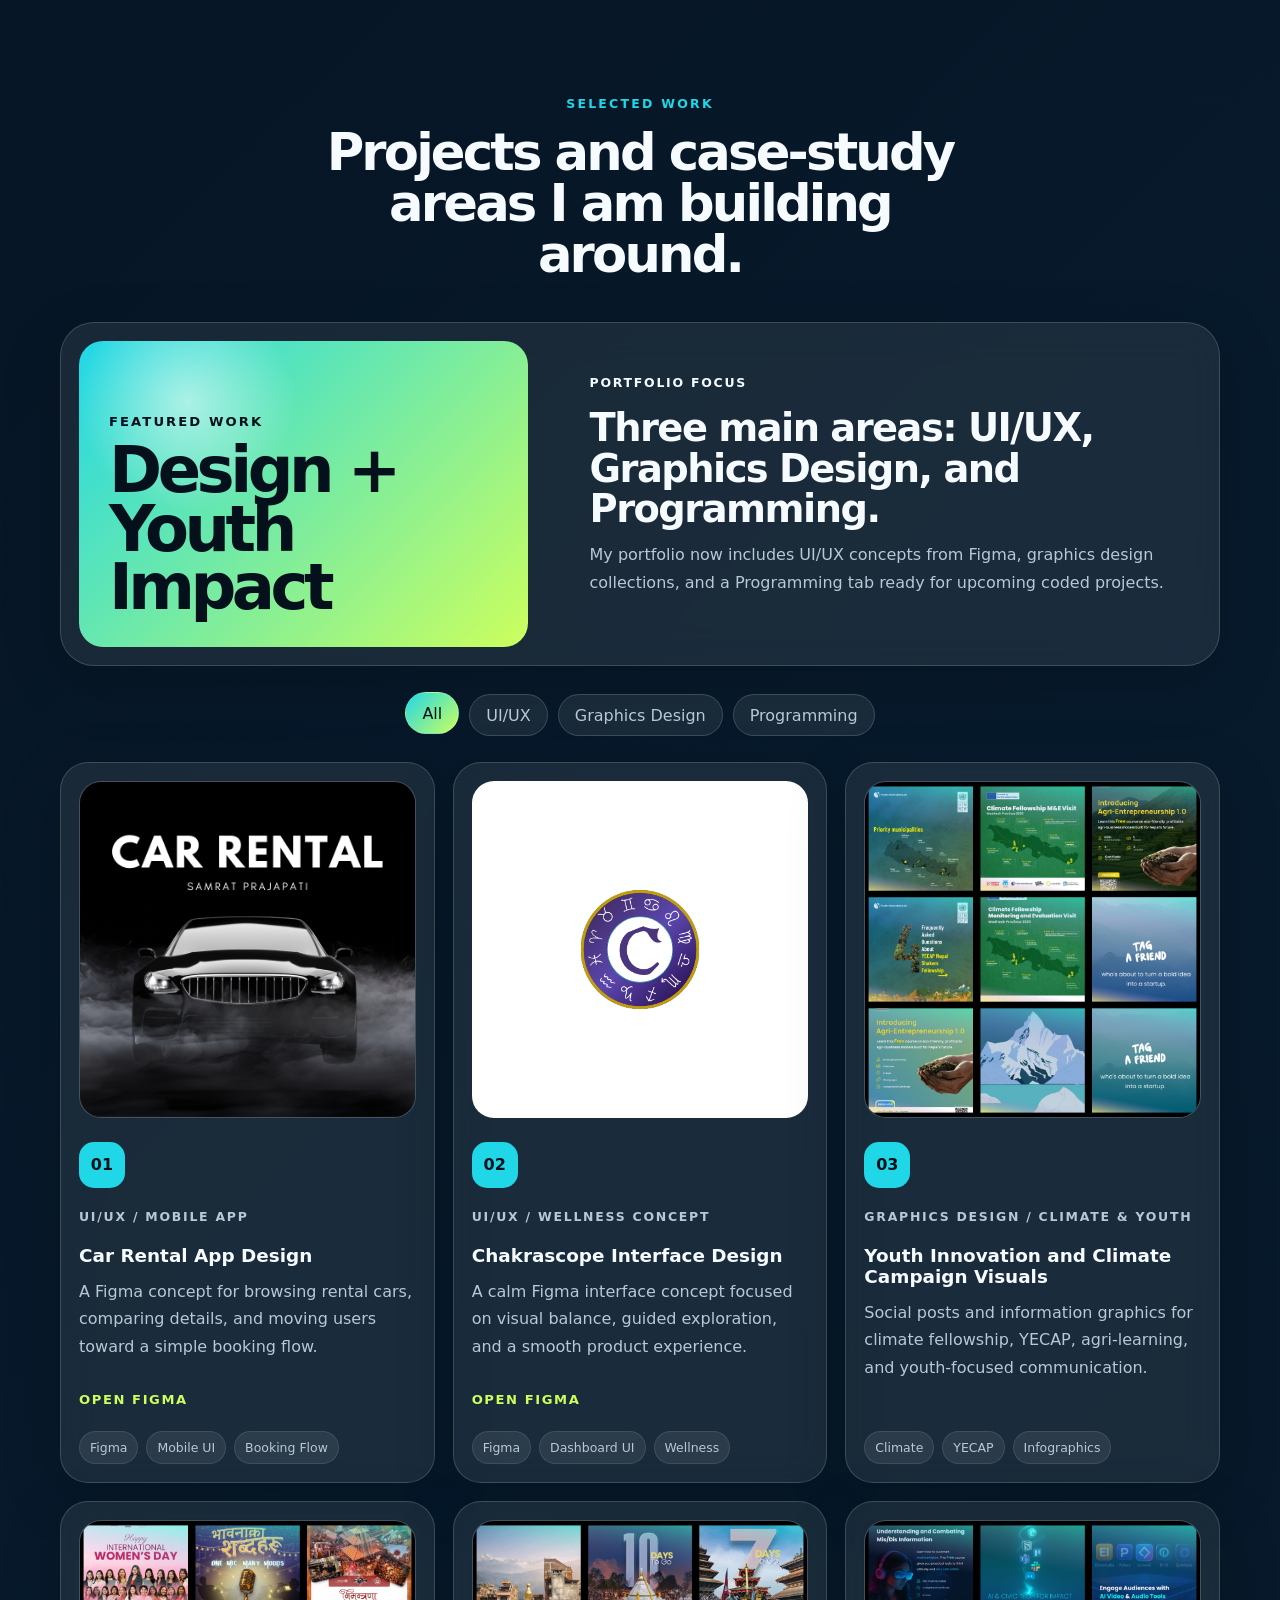
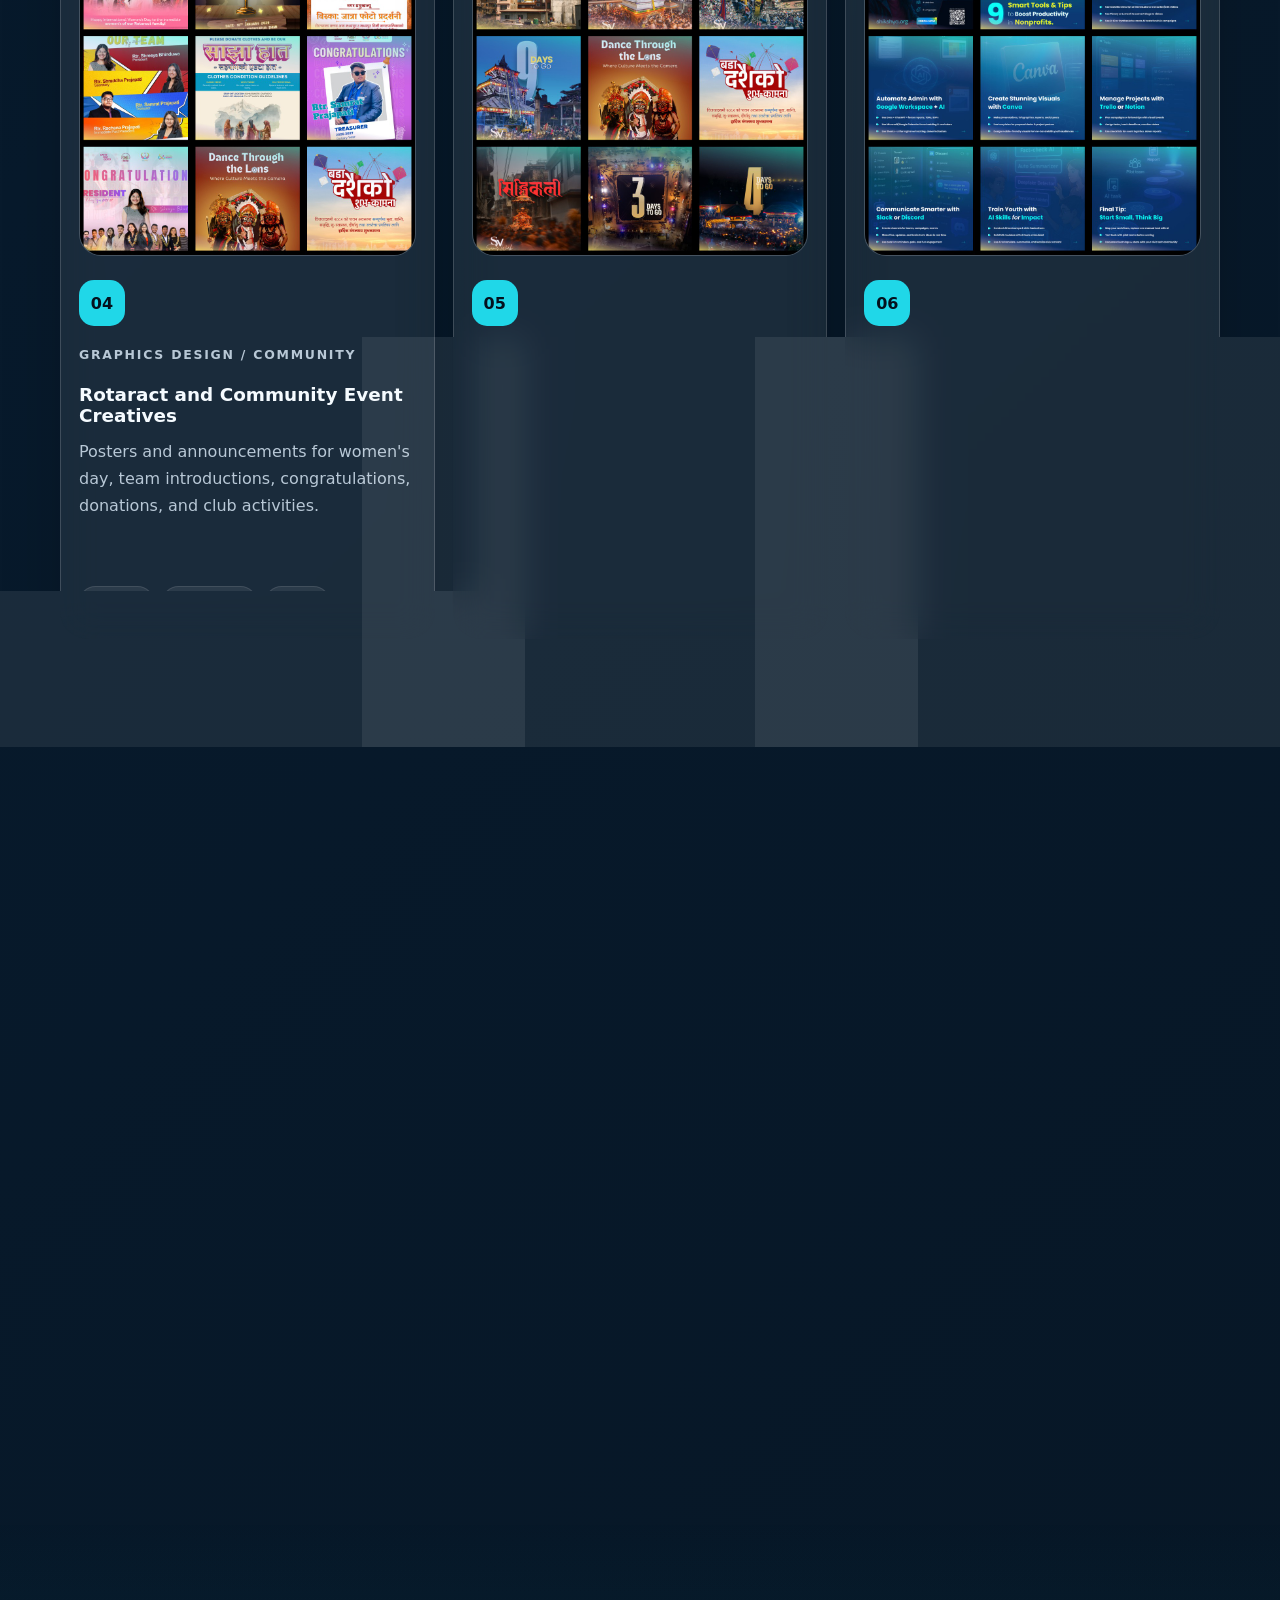
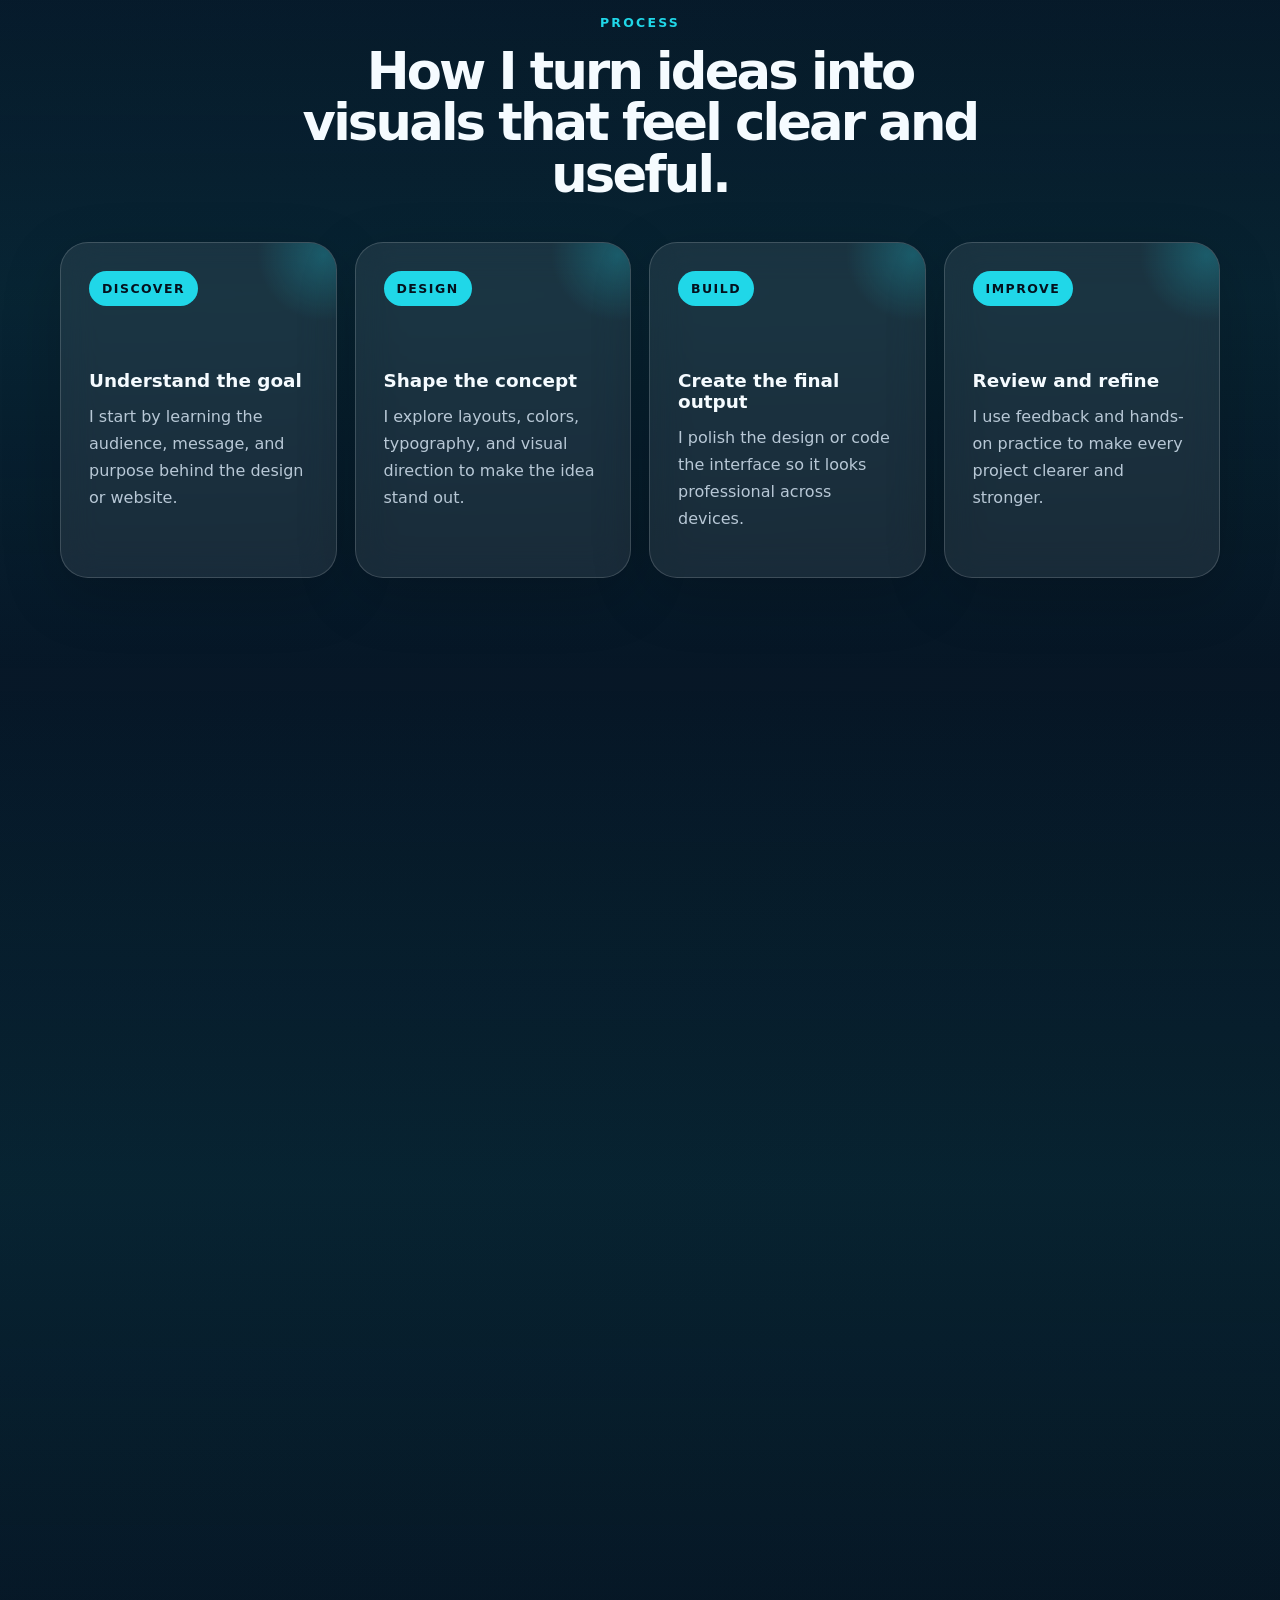
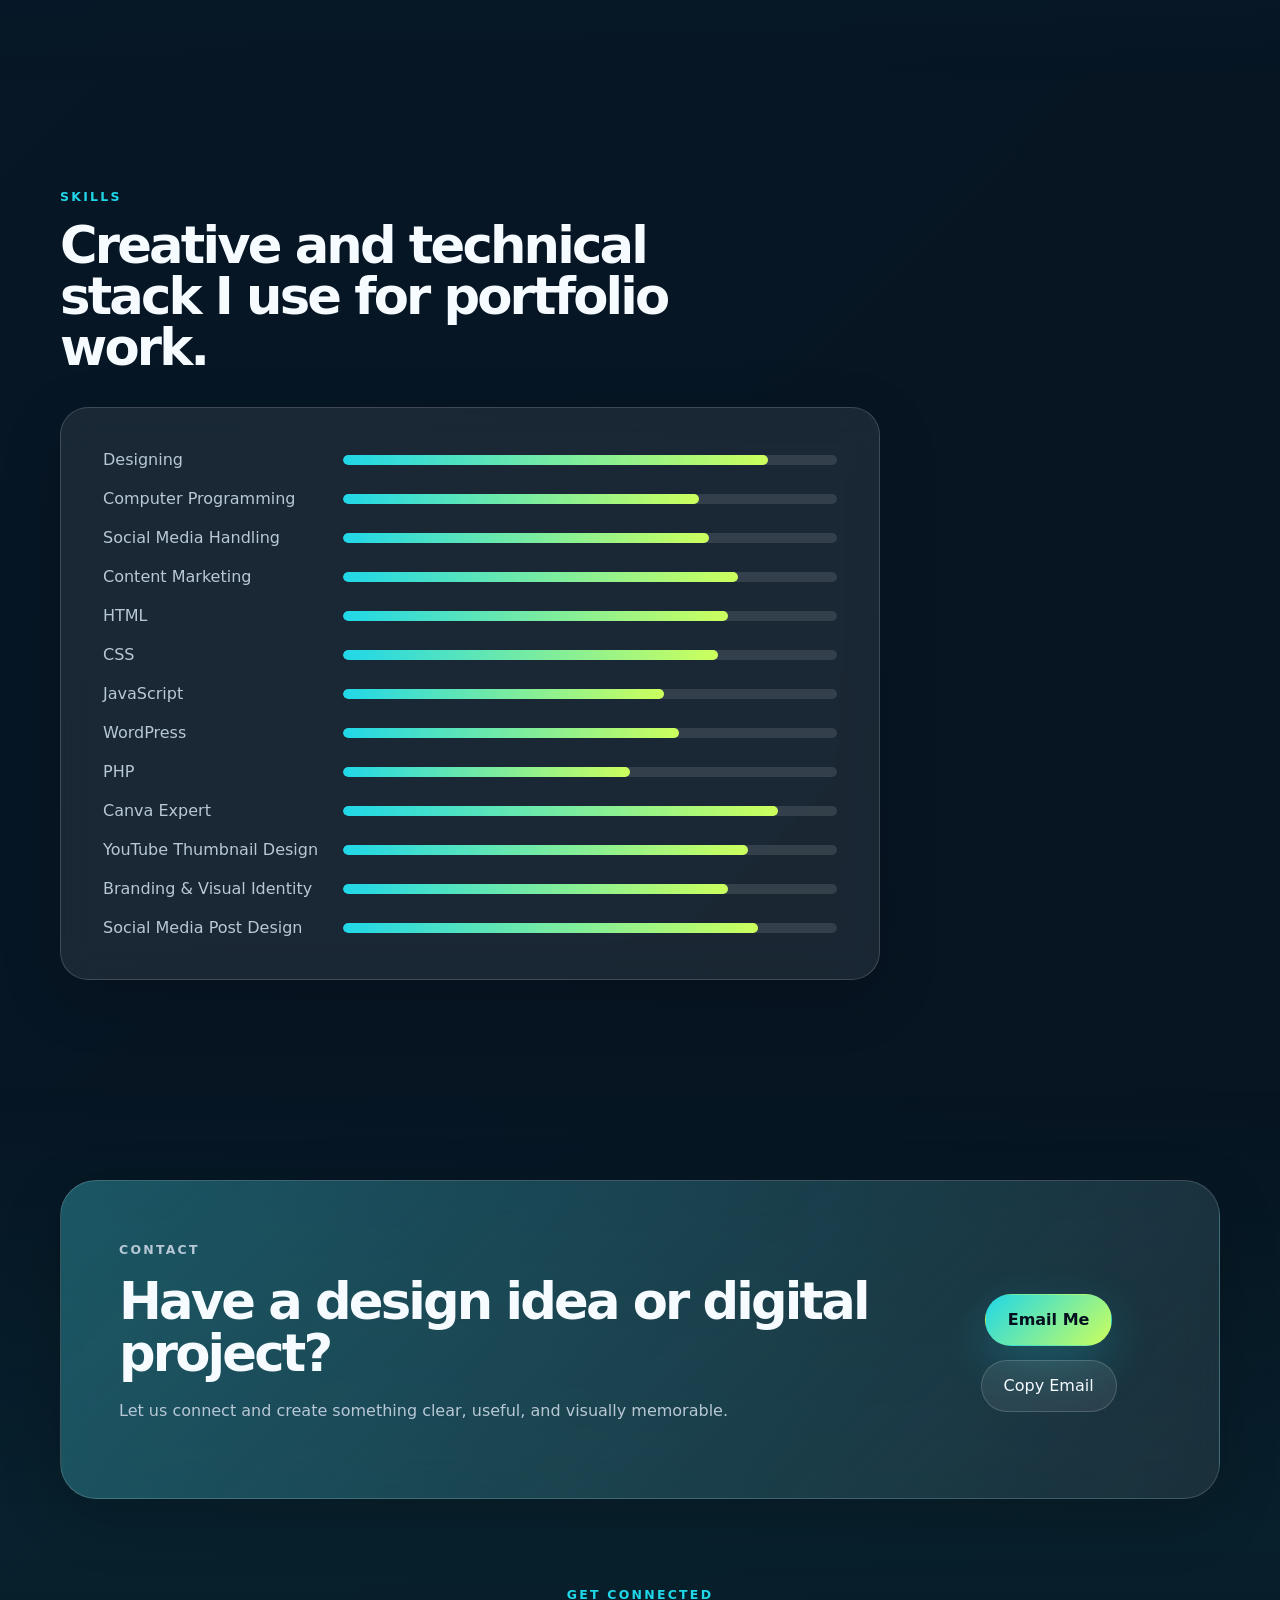
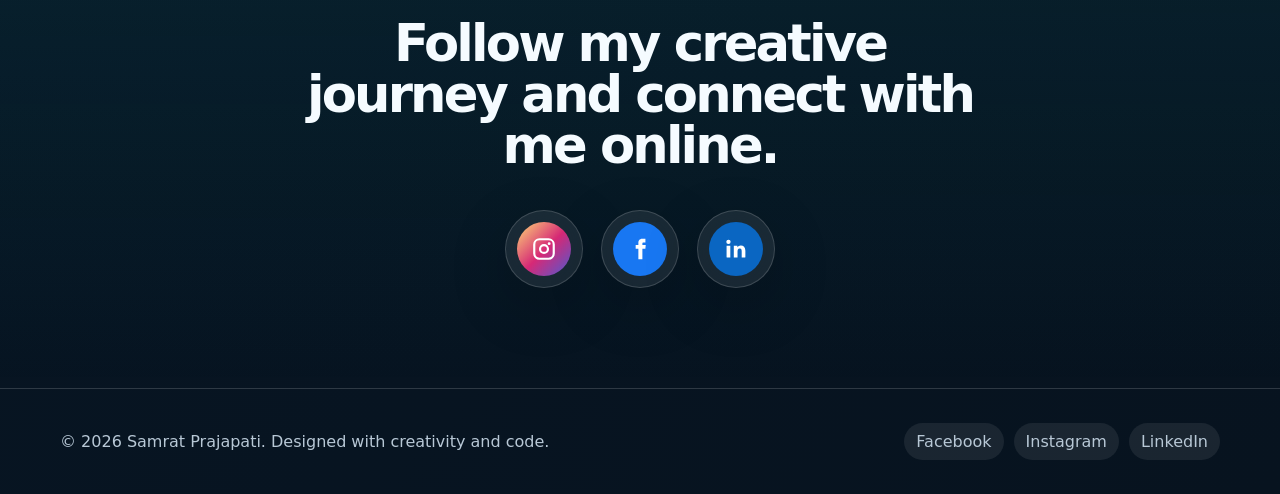
==== commit 13fcc15f: "Remove duplicate about section heading Co-authored-by: Cursor <cursoragent@cursor.com>" ====
--- a/index.html
+++ b/index.html
@@ -84,11 +84,6 @@
 
       <section class="section about-section" id="about">
         <div class="shell intro-layout">
-          <div class="section-heading reveal">
-            <p class="eyebrow">Brief Introduction</p>
-            <h2>Hello, I am Samrat Prajapati.</h2>
-          </div>
-
           <div class="intro-profile reveal">
             <img src="assets/samrat-profile.png" alt="Portrait of Samrat Prajapati" />
             <h3>Hello I am Samrat Prajapati</h3>
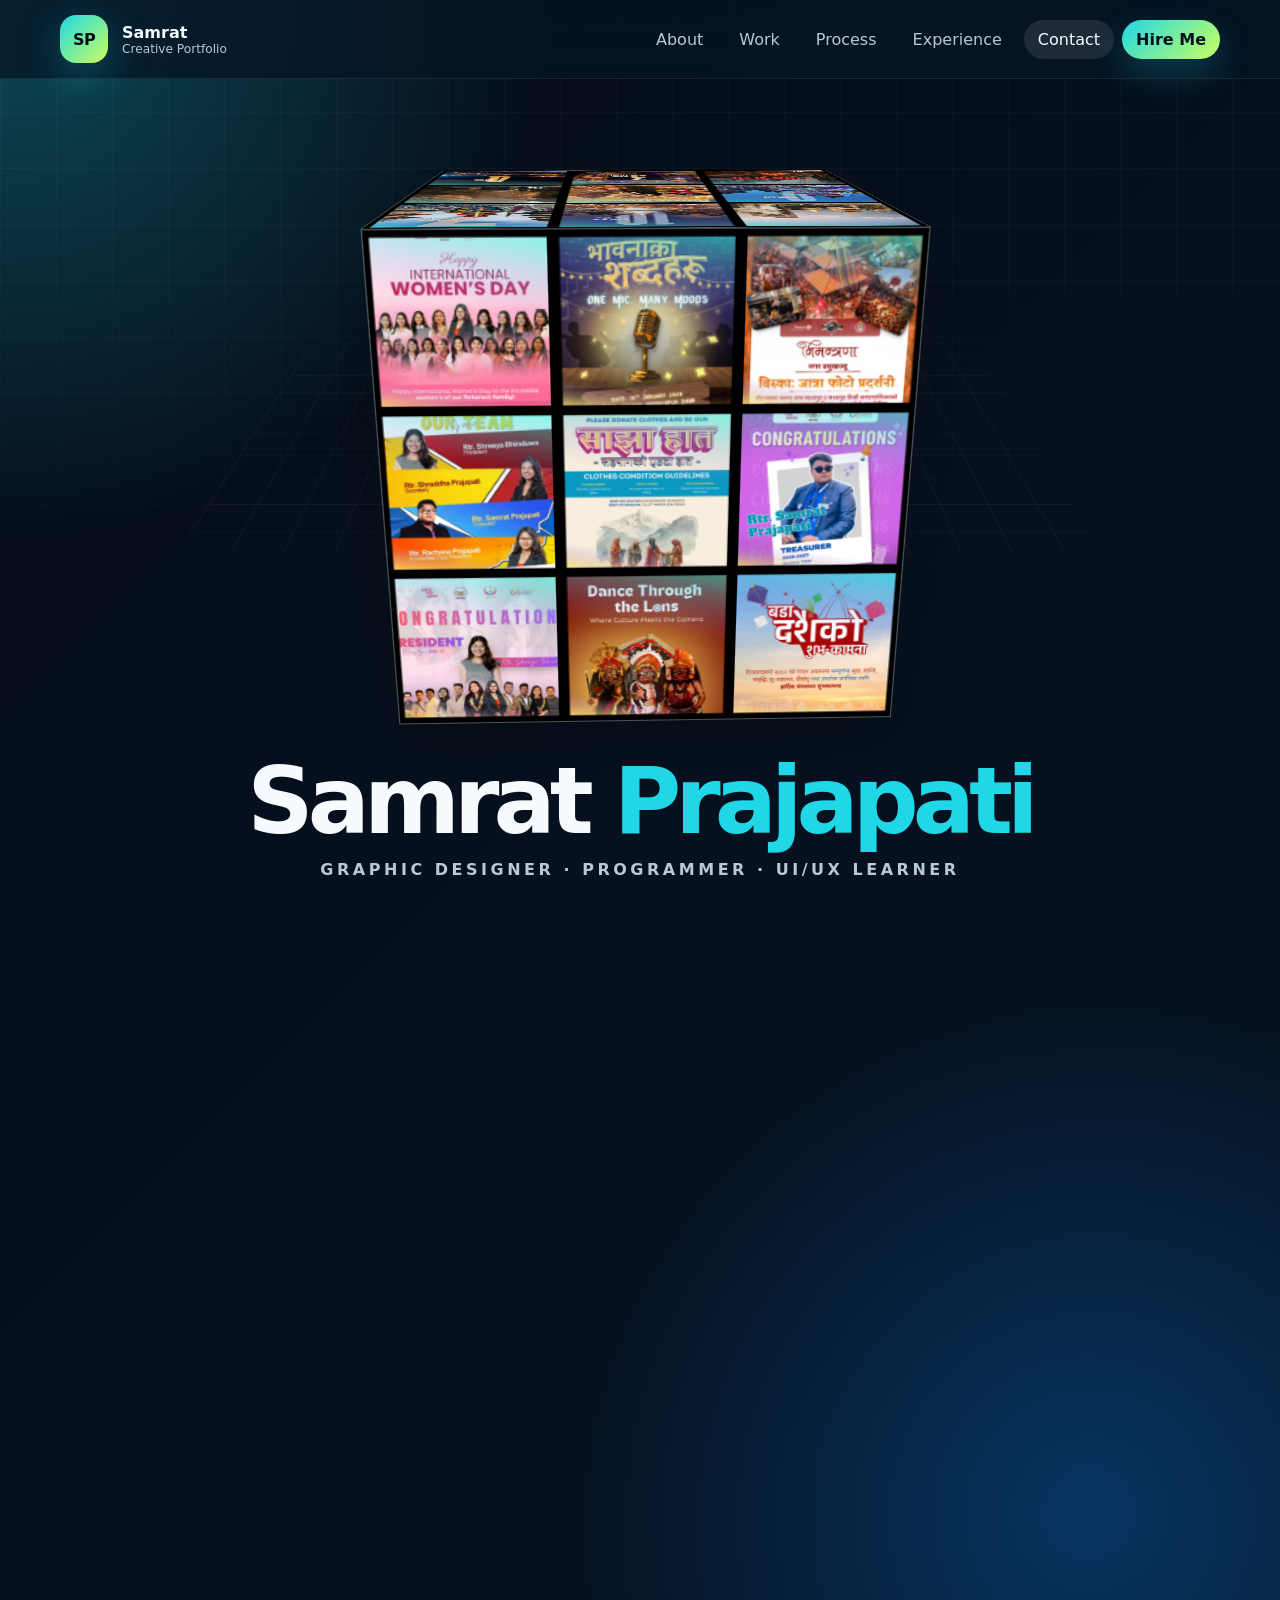
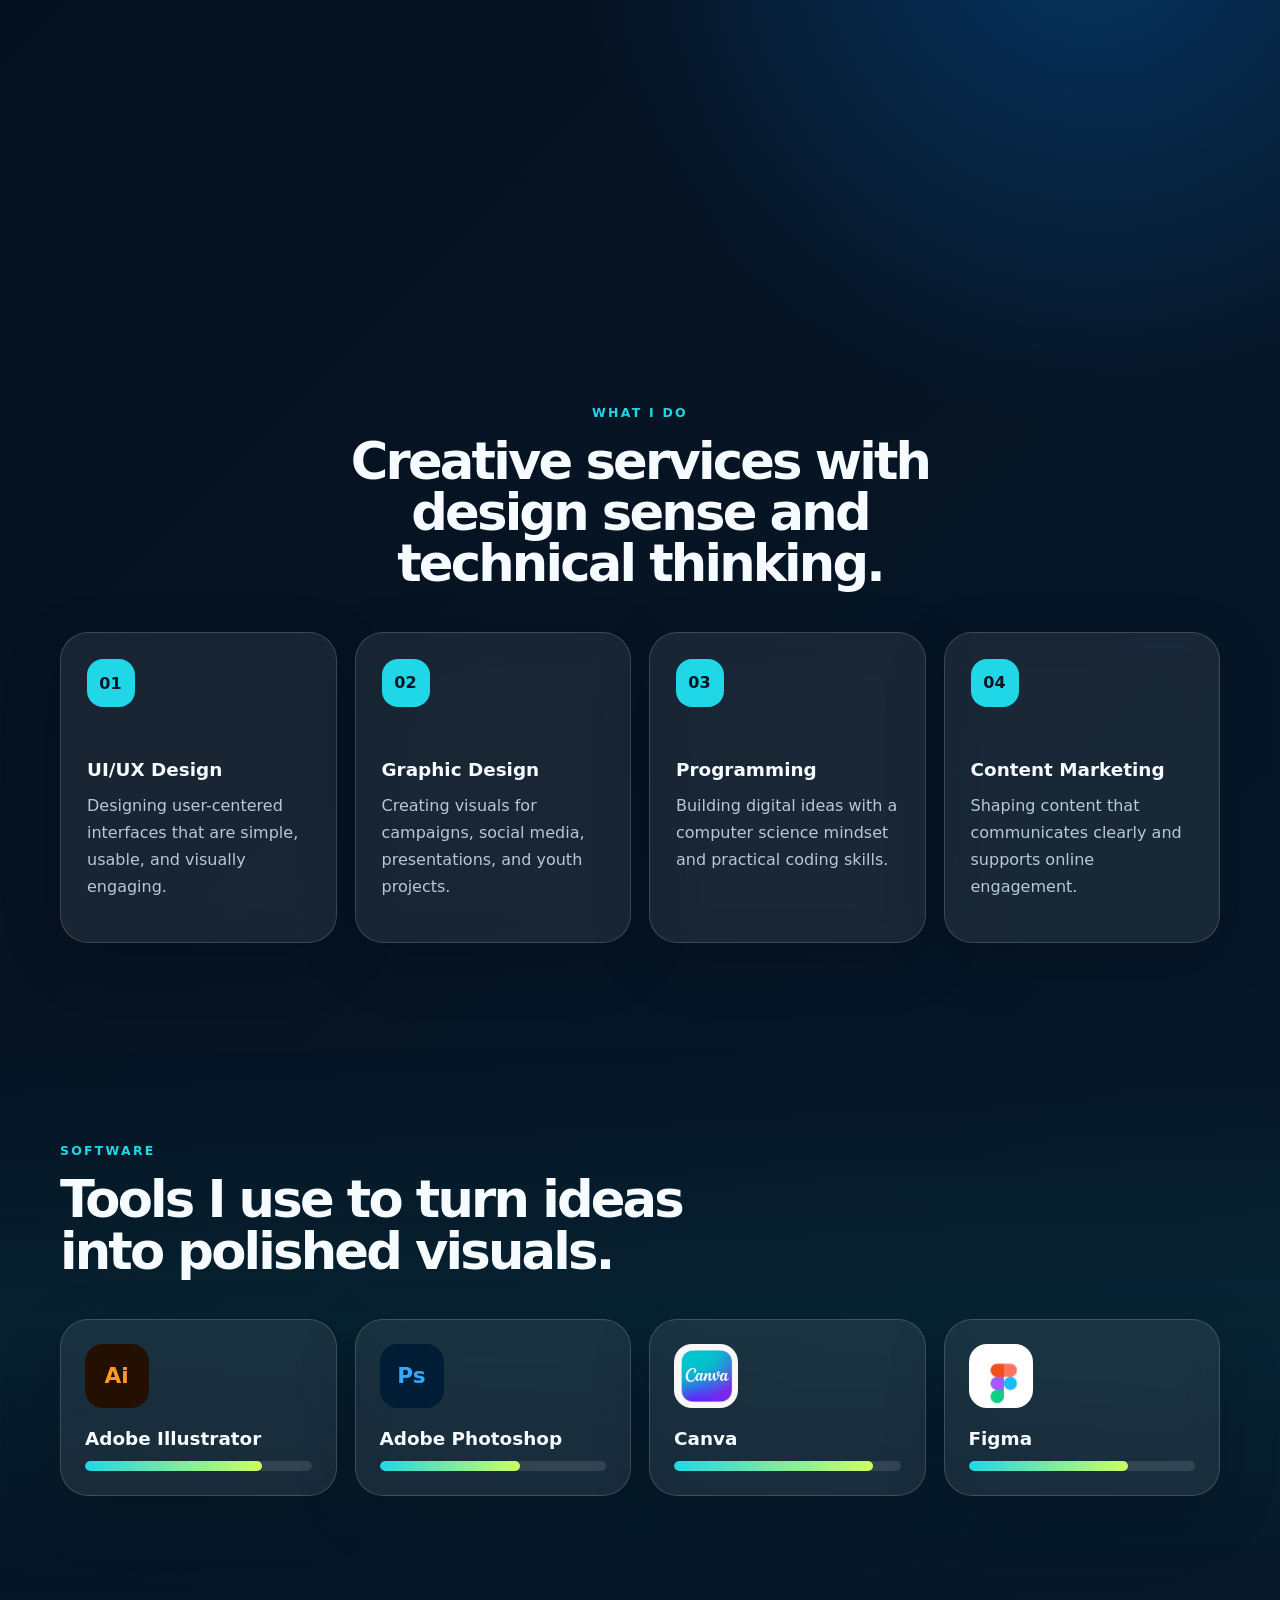
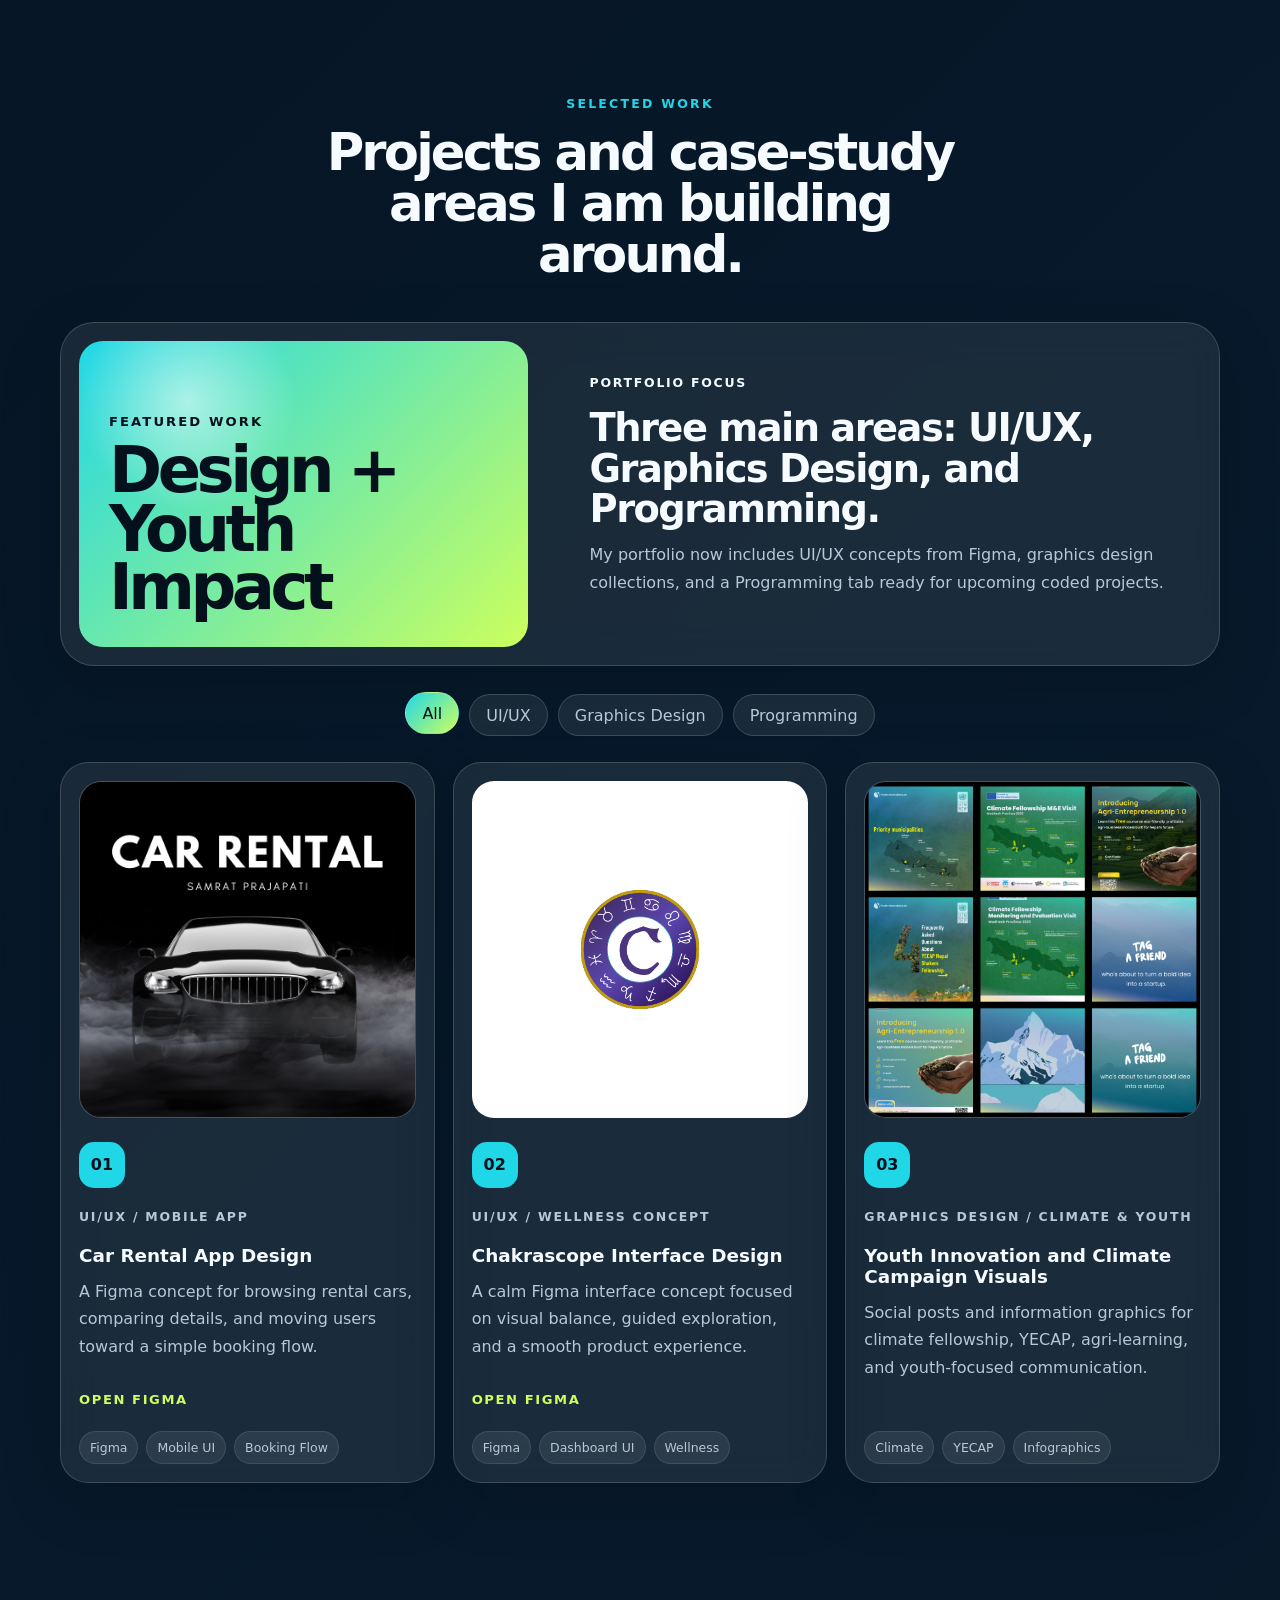
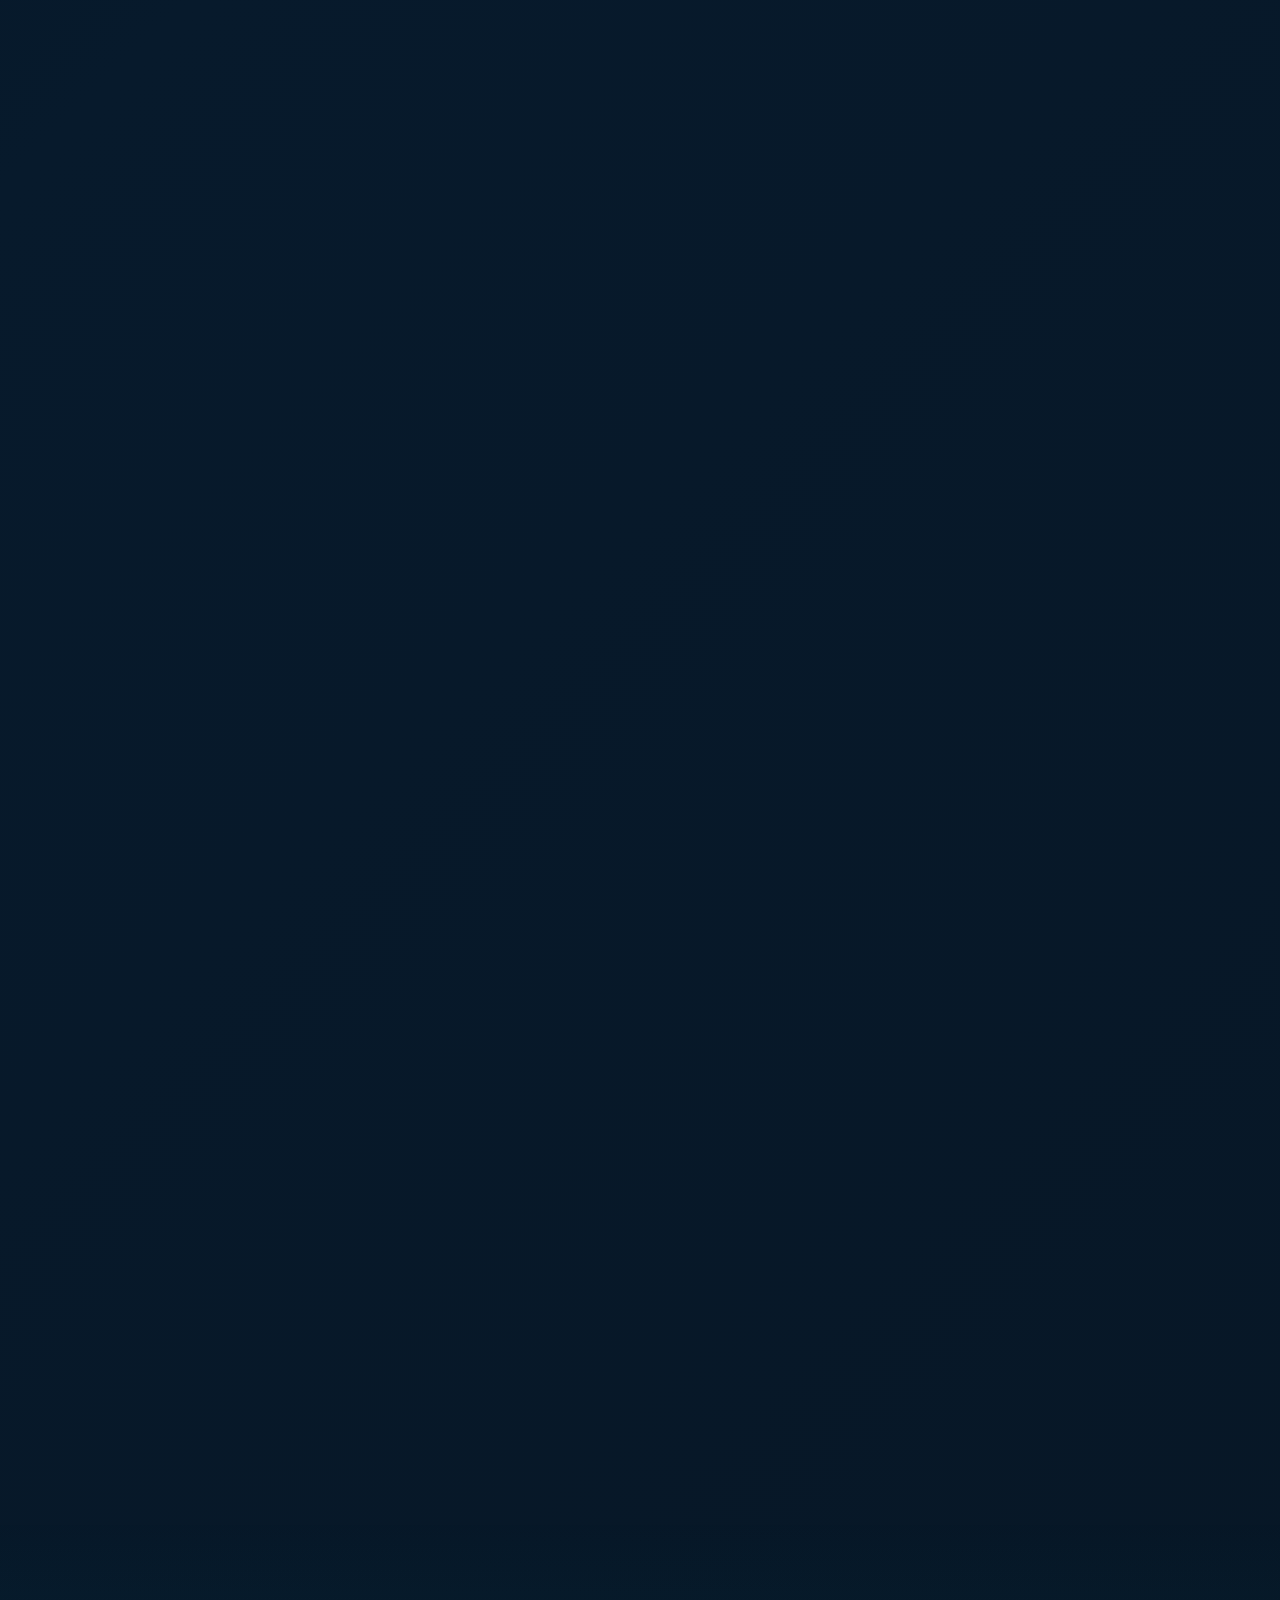
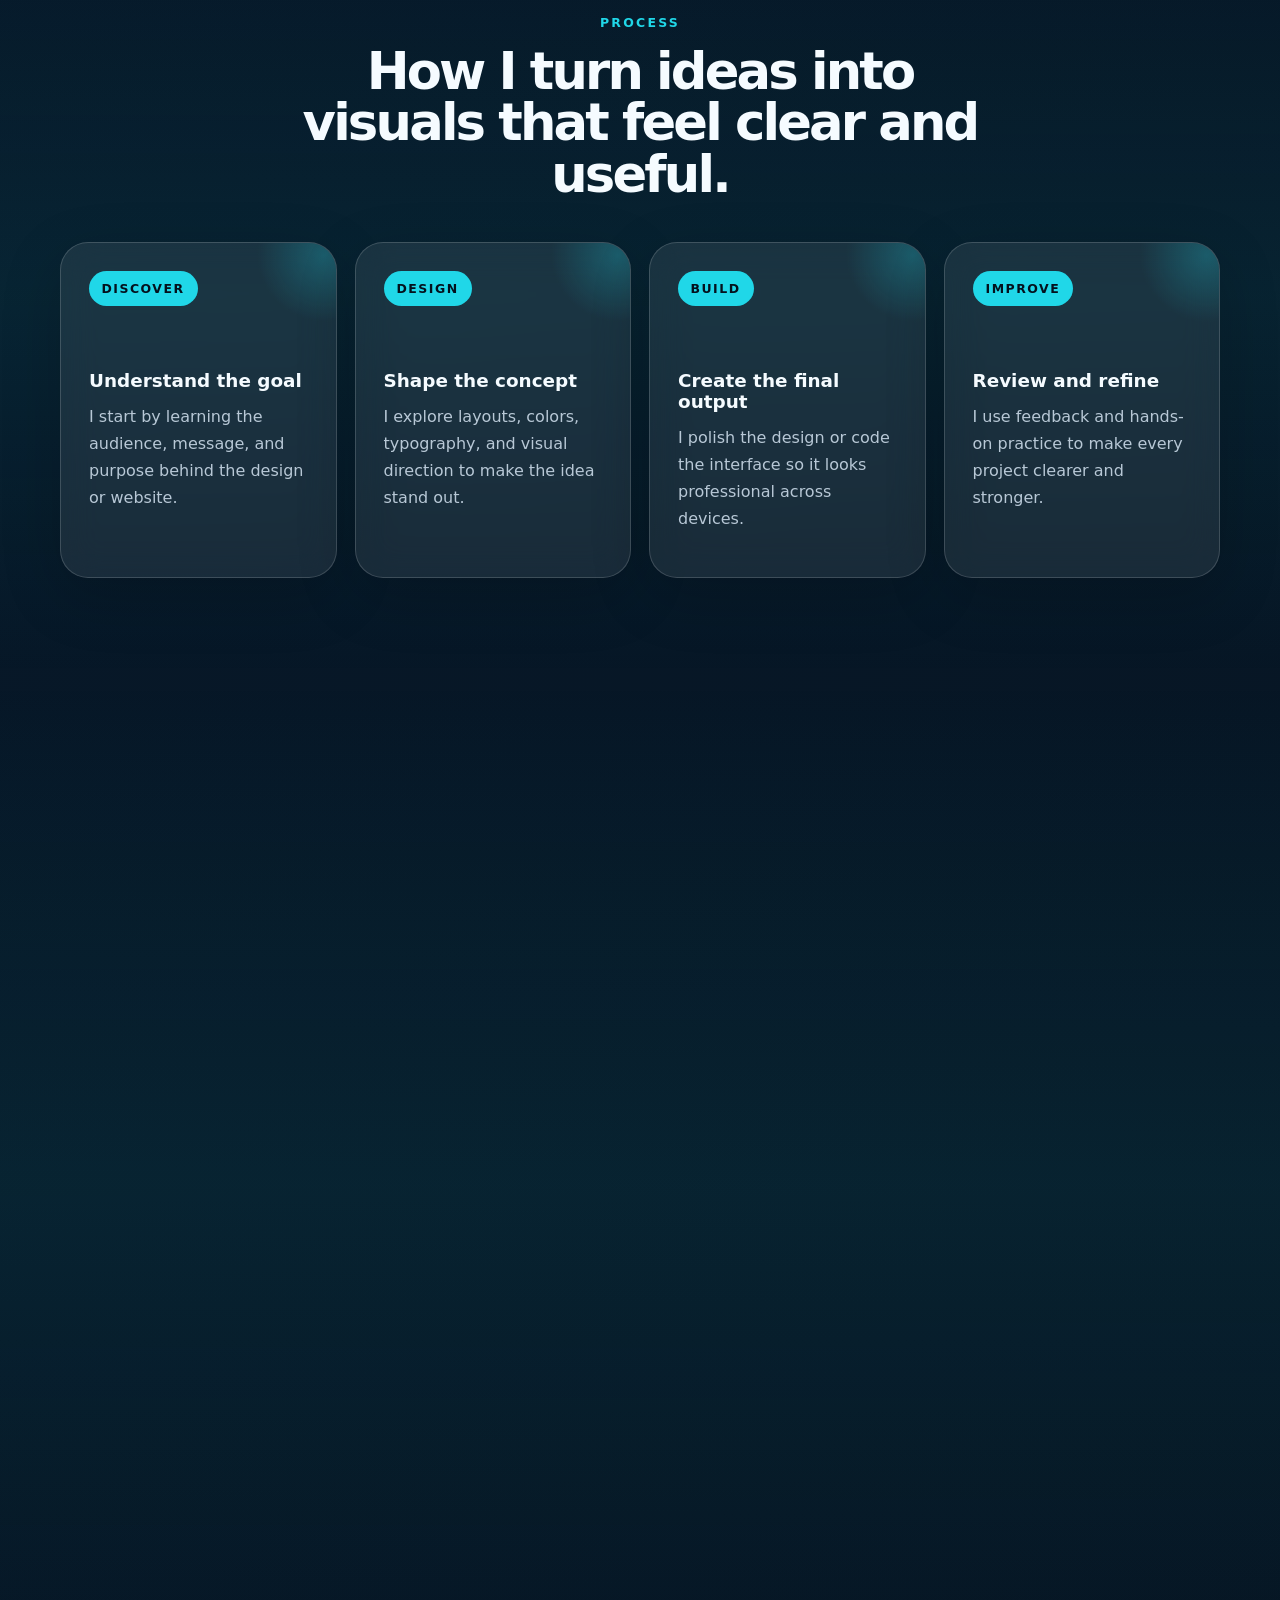
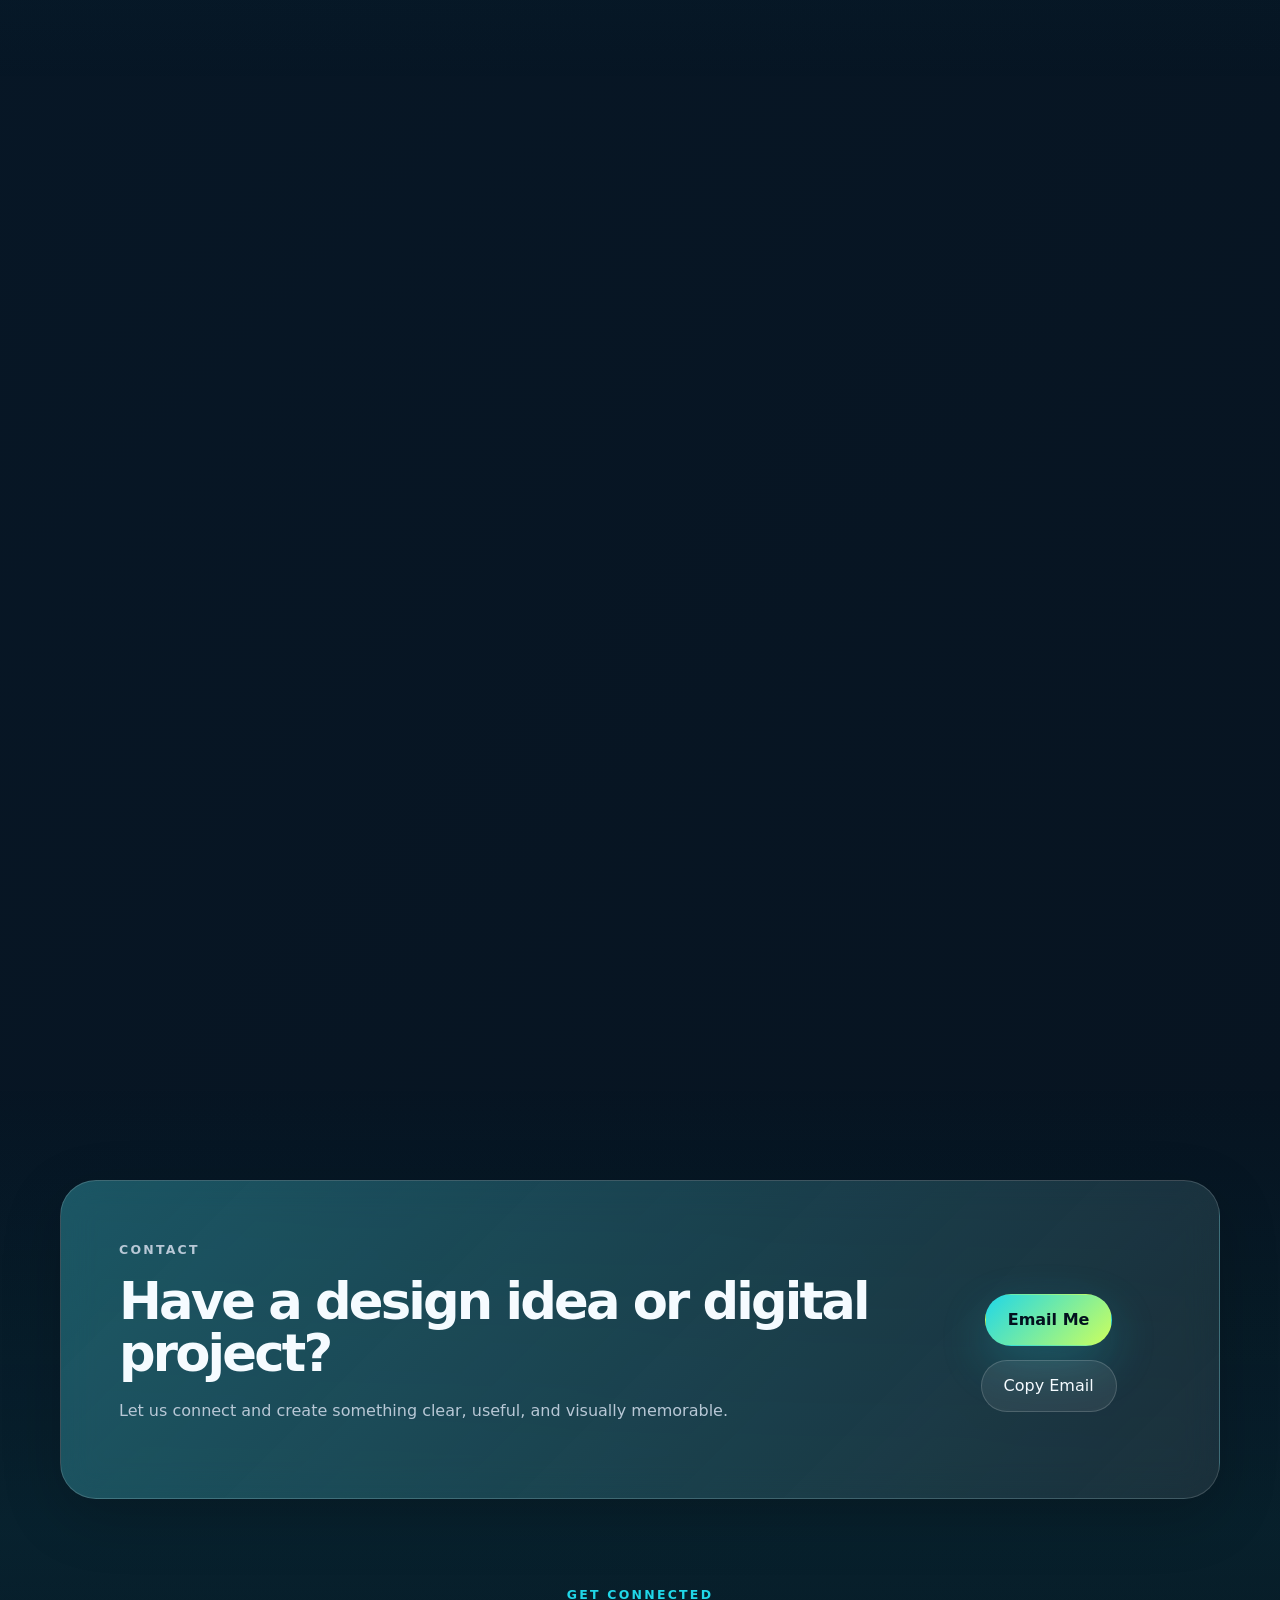
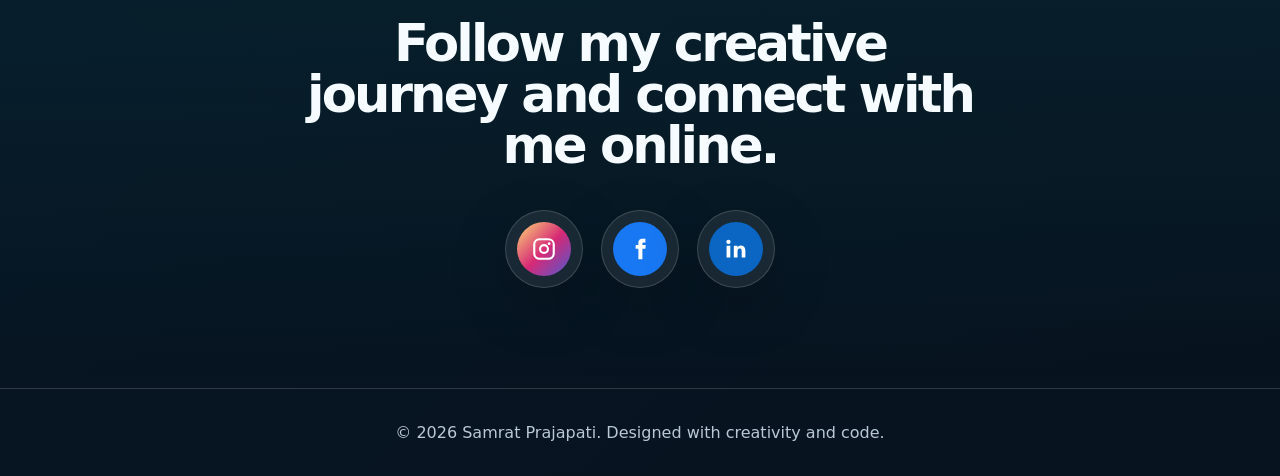
==== commit 0a55bca0: "Simplify footer to centered copyright line Co-authored-by: Cursor <cursoragent@cursor.com>" ====
--- a/index.html
+++ b/index.html
@@ -474,29 +474,6 @@
     <footer class="site-footer">
       <div class="shell footer-content">
         <p>&copy; <span id="year"></span> Samrat Prajapati. Designed with creativity and code.</p>
-        <div class="social-links" aria-label="Social profiles">
-          <a
-            href="https://www.facebook.com/samrat.prajapati.159794"
-            target="_blank"
-            rel="noopener noreferrer"
-            aria-label="Facebook profile"
-            >Facebook</a
-          >
-          <a
-            href="https://www.instagram.com/samrat.pjpt/"
-            target="_blank"
-            rel="noopener noreferrer"
-            aria-label="Instagram profile"
-            >Instagram</a
-          >
-          <a
-            href="https://www.linkedin.com/in/samrat-prajapati-1a2781284/"
-            target="_blank"
-            rel="noopener noreferrer"
-            aria-label="LinkedIn profile"
-            >LinkedIn</a
-          >
-        </div>
       </div>
     </footer>
 
--- a/styles.css
+++ b/styles.css
@@ -1144,6 +1144,20 @@
   padding: 28px;
   overflow: hidden;
   border-radius: var(--radius);
+  transition:
+    transform 220ms ease,
+    background 180ms ease,
+    border-color 180ms ease,
+    box-shadow 220ms ease;
+}
+
+.process-card:hover {
+  background: var(--panel-strong);
+  border-color: rgba(32, 215, 232, 0.35);
+  box-shadow:
+    0 24px 70px rgba(0, 0, 0, 0.28),
+    0 0 0 1px rgba(32, 215, 232, 0.12);
+  transform: translateY(-6px);
 }
 
 .process-card::before {
@@ -1154,6 +1168,13 @@
   height: 140px;
   content: "";
   background: radial-gradient(circle, rgba(32, 215, 232, 0.25), transparent 68%);
+  transition: transform 280ms ease, opacity 220ms ease;
+}
+
+.process-card:hover::before {
+  opacity: 1;
+  transform: scale(1.35);
+  background: radial-gradient(circle, rgba(32, 215, 232, 0.42), transparent 68%);
 }
 
 .process-card span {
@@ -1321,25 +1342,13 @@
 .footer-content {
   display: flex;
   align-items: center;
-  justify-content: space-between;
-  gap: 20px;
+  justify-content: center;
+  text-align: center;
   color: var(--muted);
 }
 
 .footer-content p {
   margin-bottom: 0;
-}
-
-.social-links {
-  display: flex;
-  flex-wrap: wrap;
-  gap: 10px;
-}
-
-.social-links a {
-  padding: 9px 12px;
-  background: rgba(255, 255, 255, 0.08);
-  border-radius: 999px;
 }
 
 .reveal {
@@ -1497,8 +1506,7 @@
     grid-template-columns: 1fr;
   }
 
-  .contact-card,
-  .footer-content {
+  .contact-card {
     align-items: flex-start;
     flex-direction: column;
   }
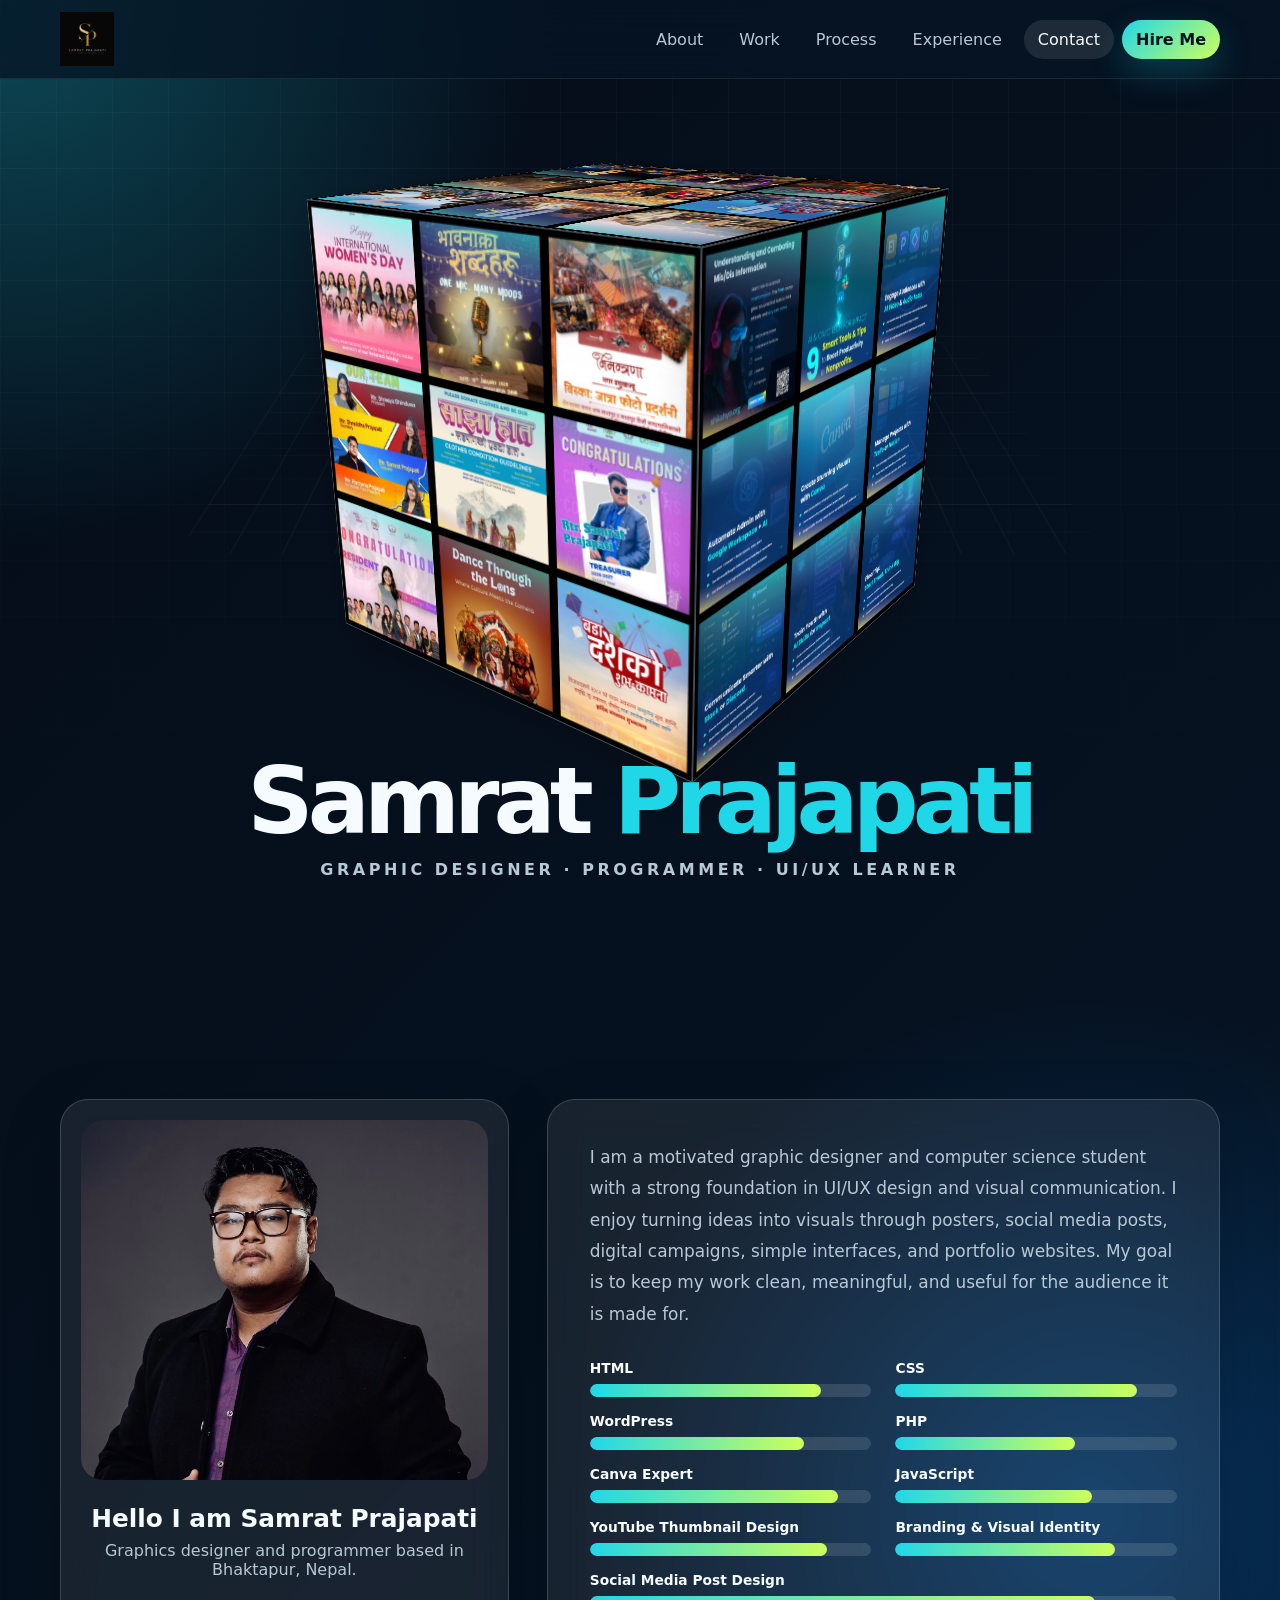
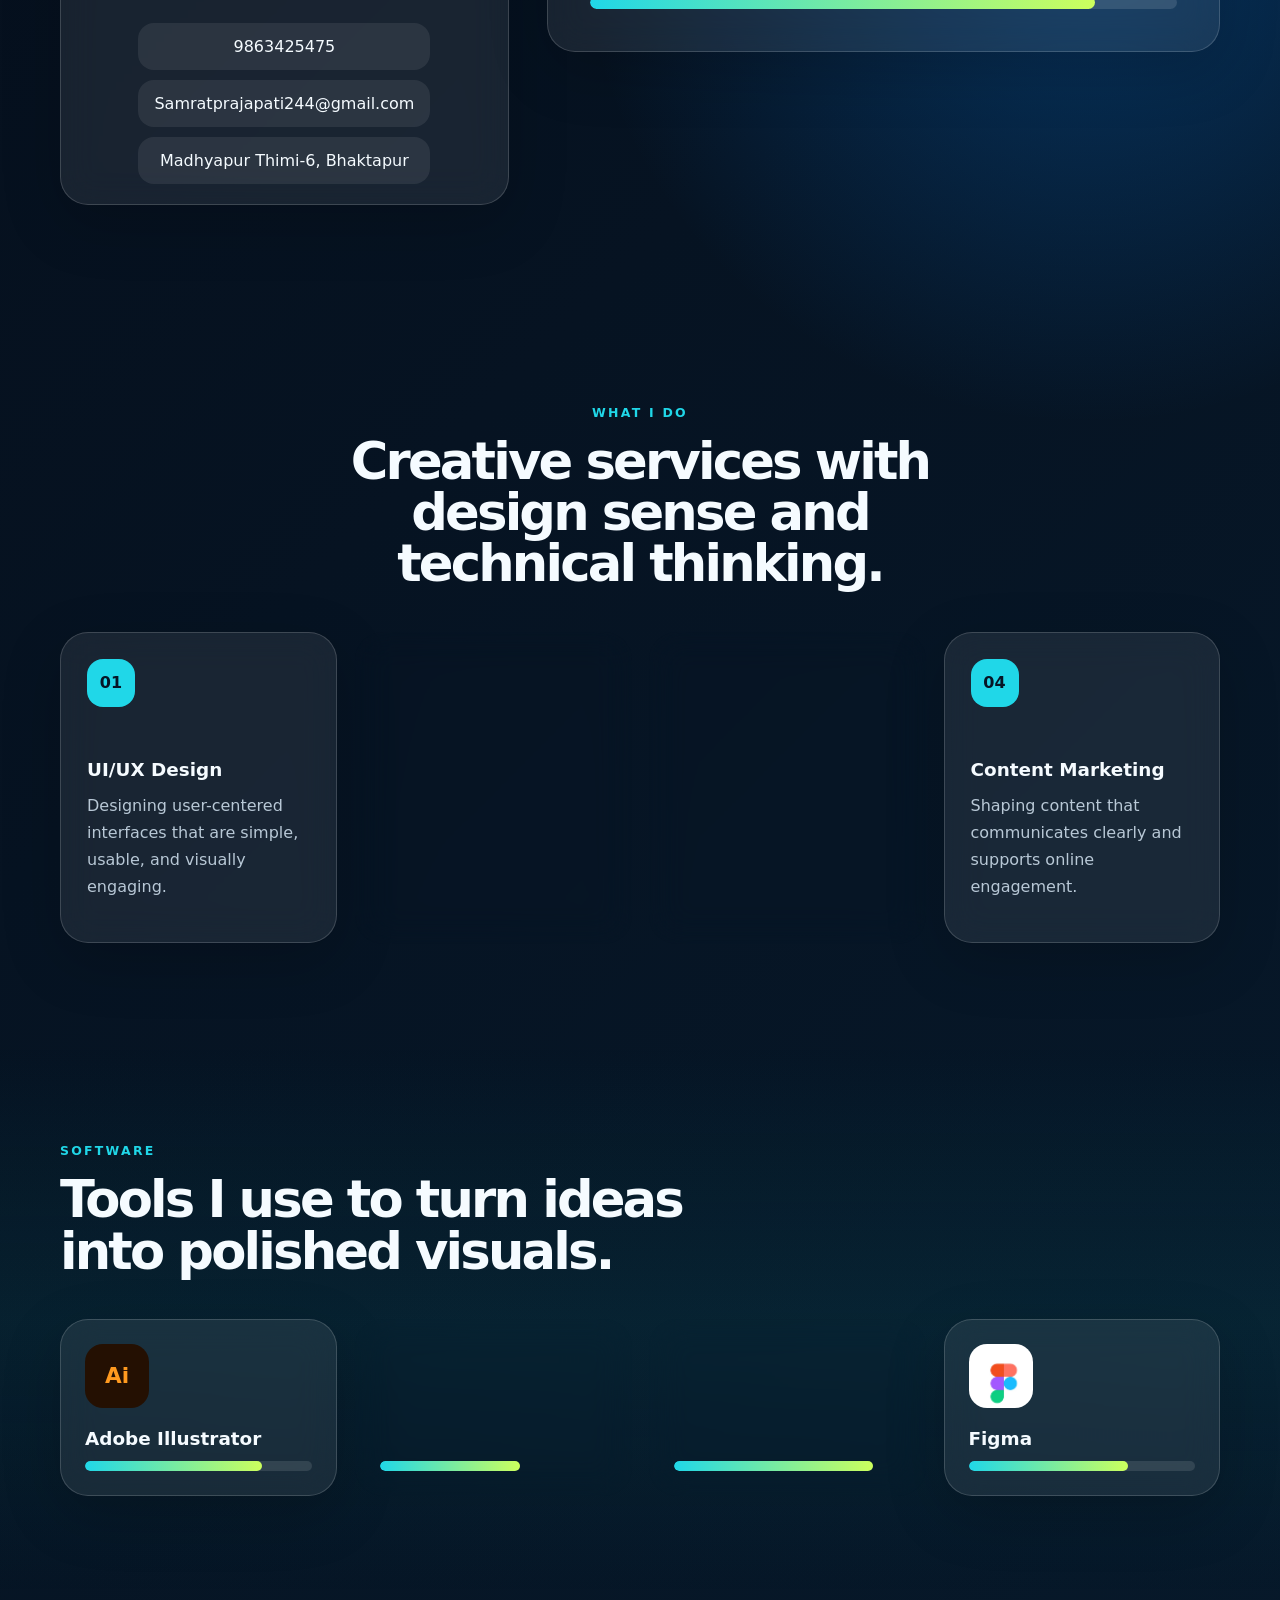
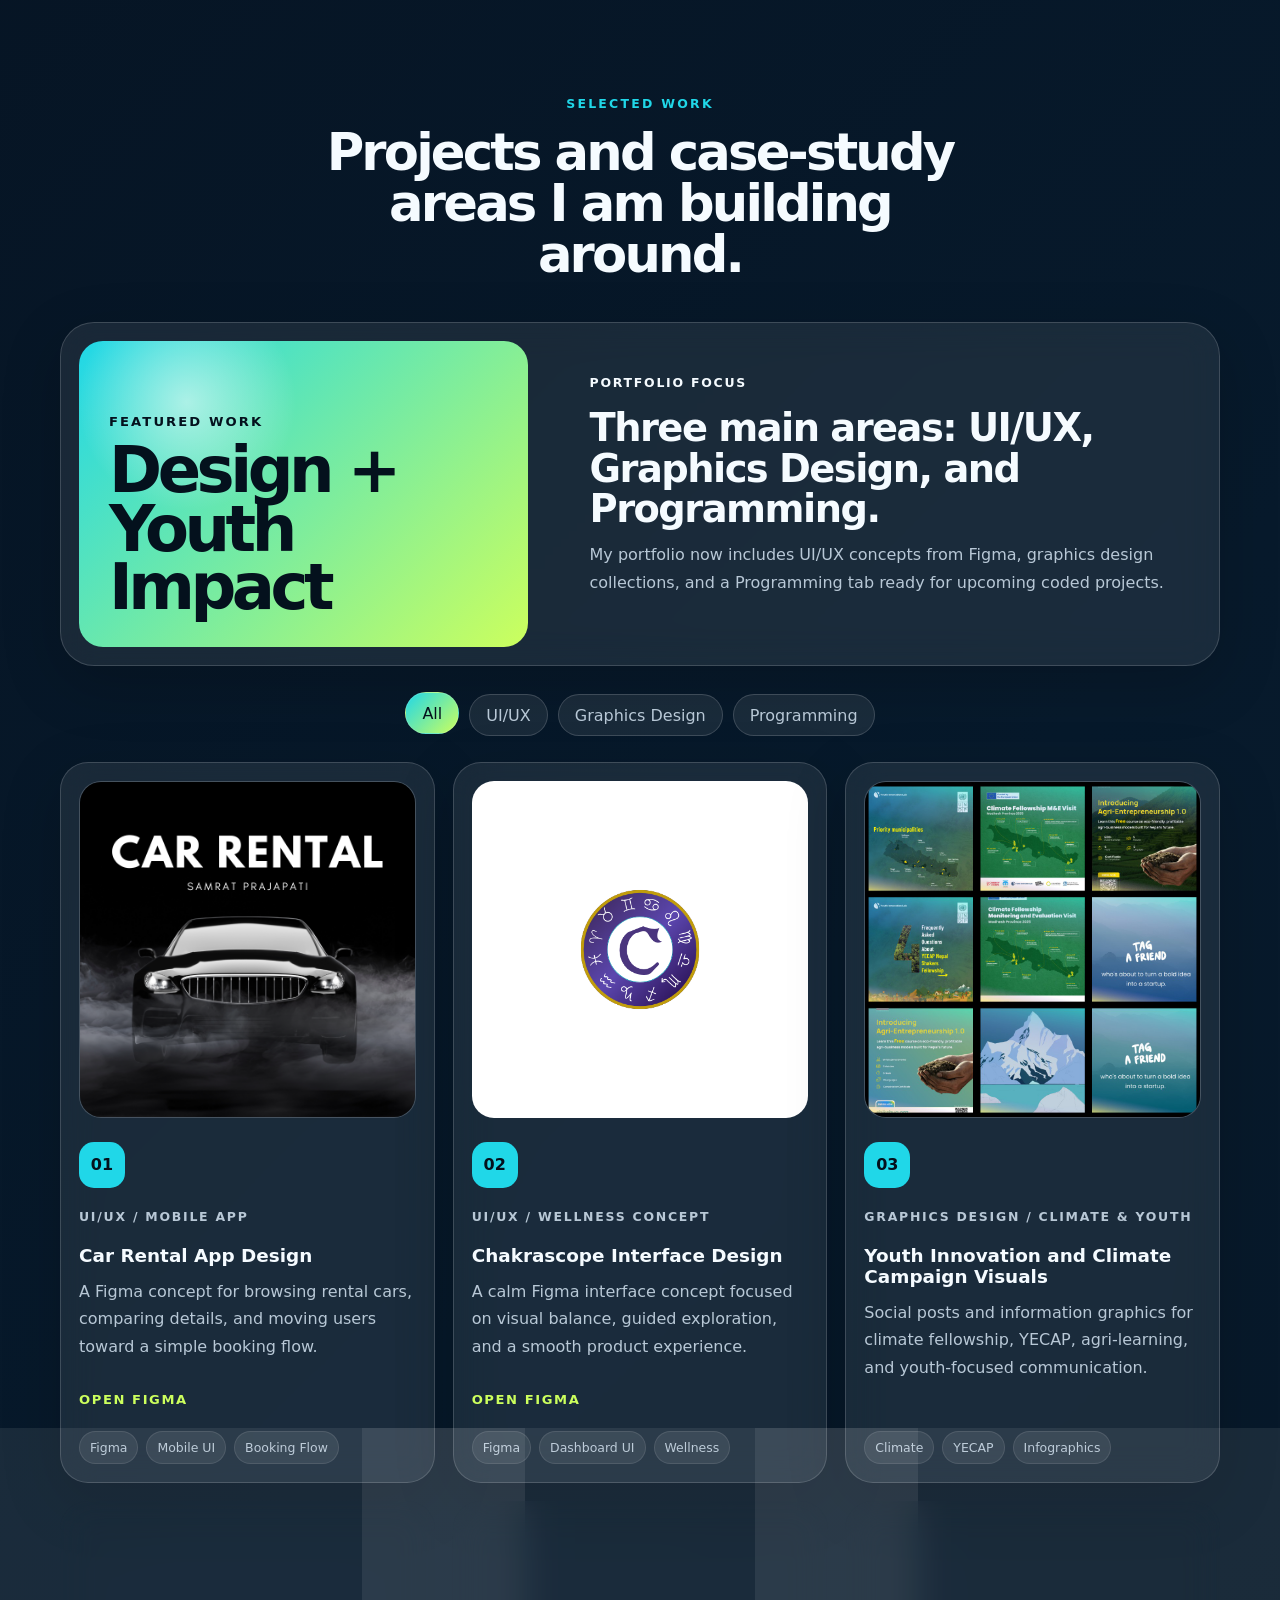
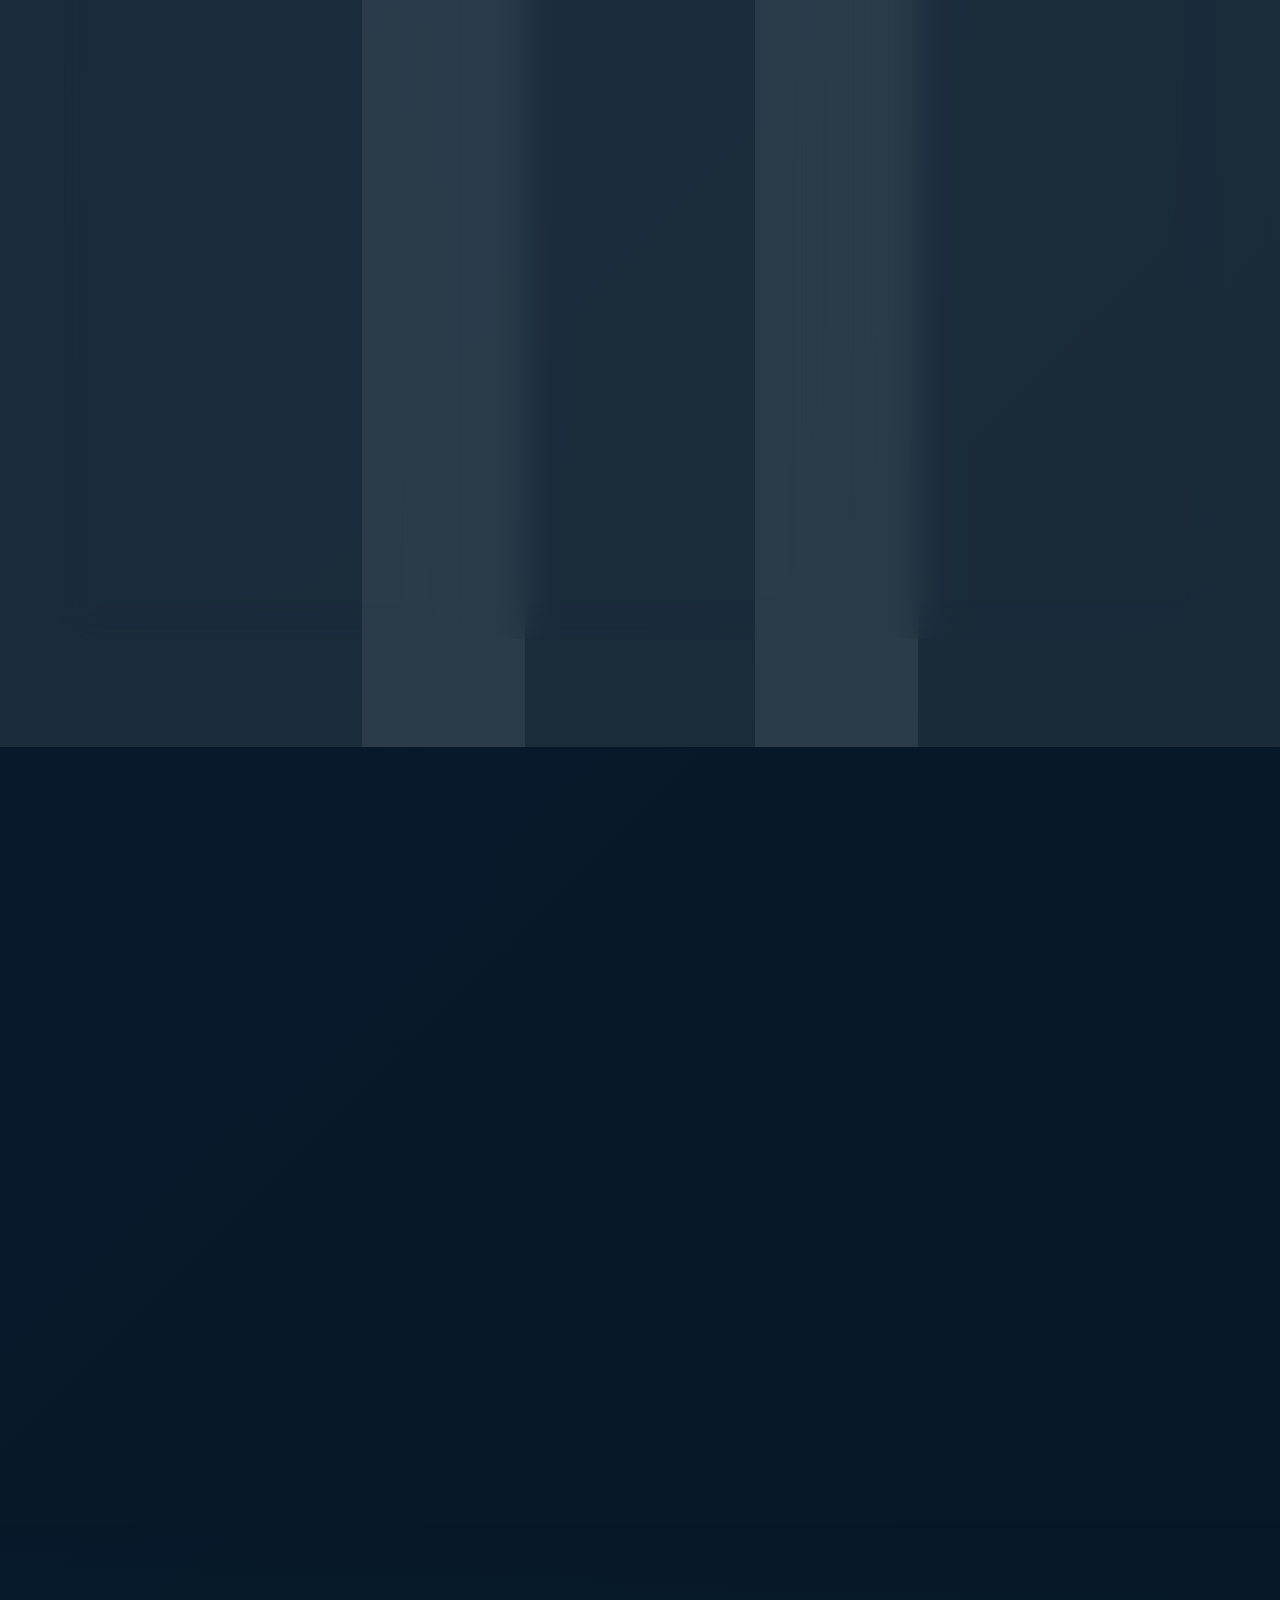
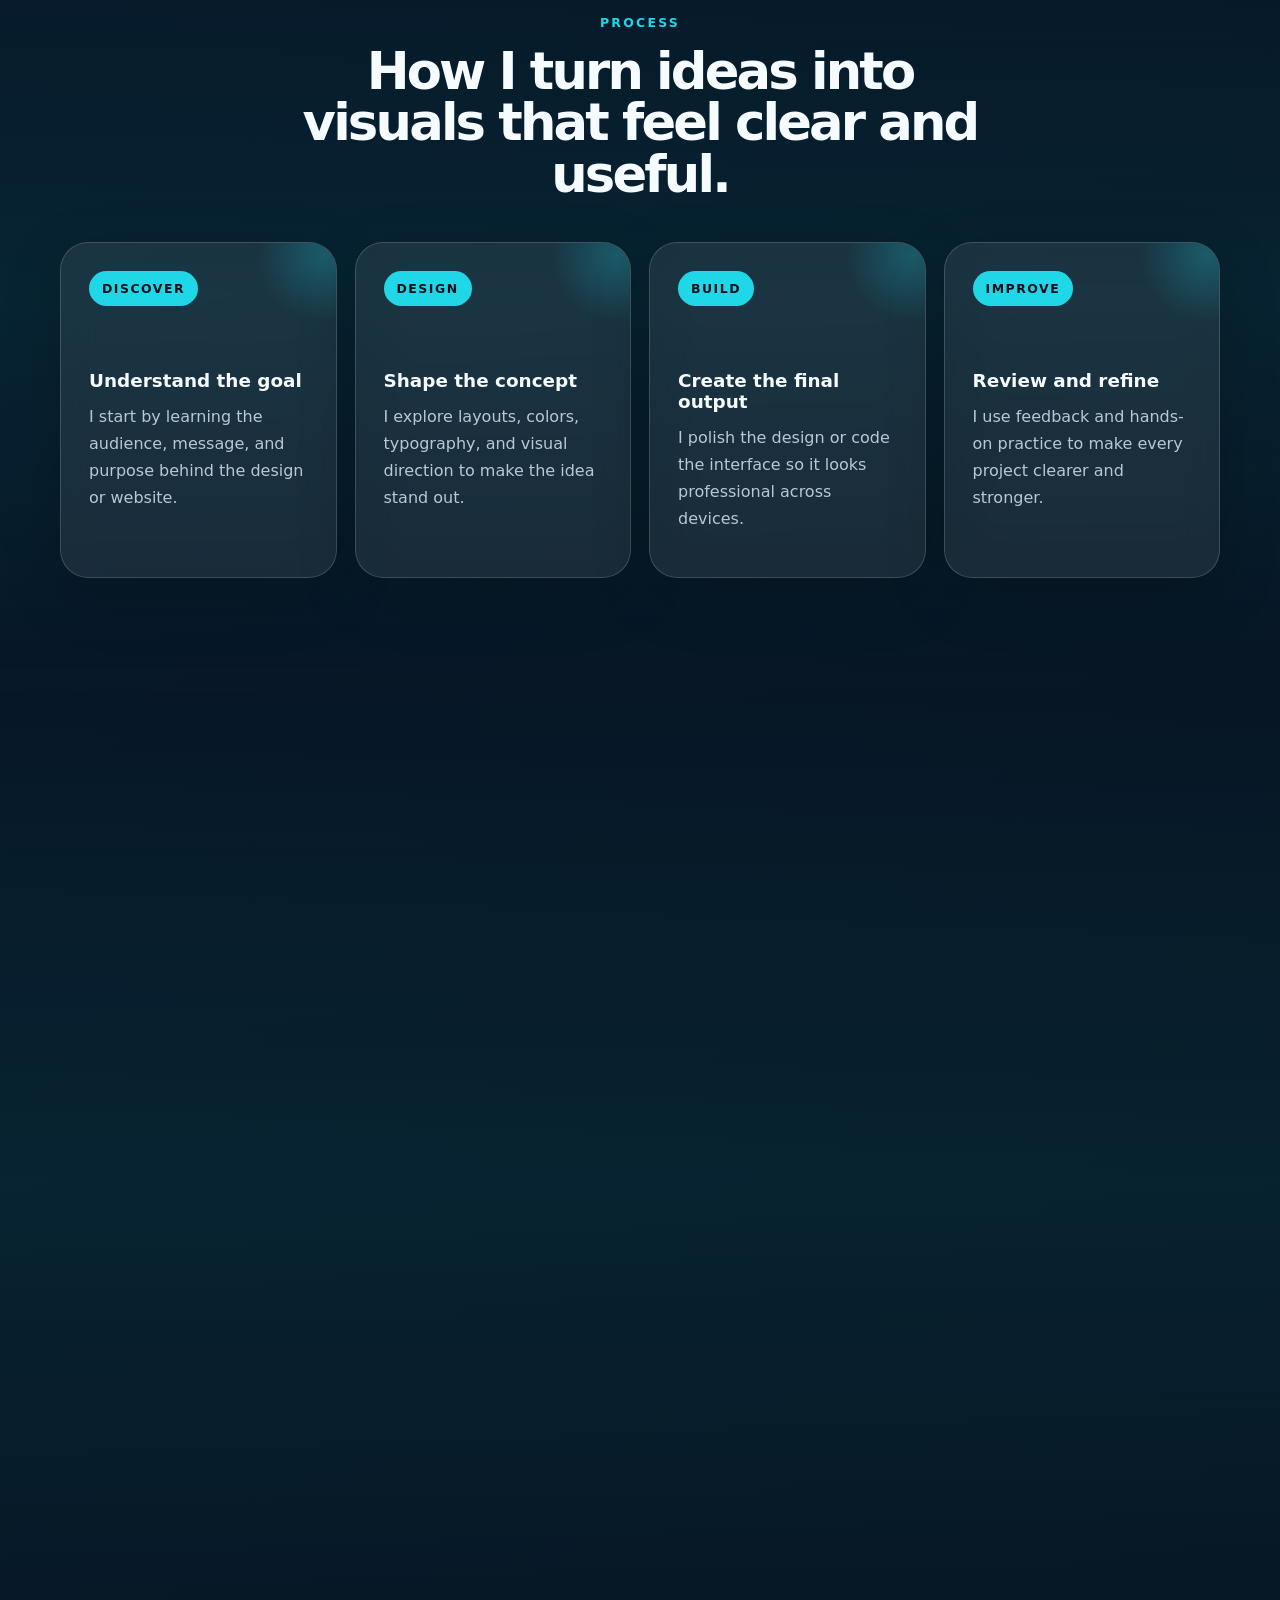
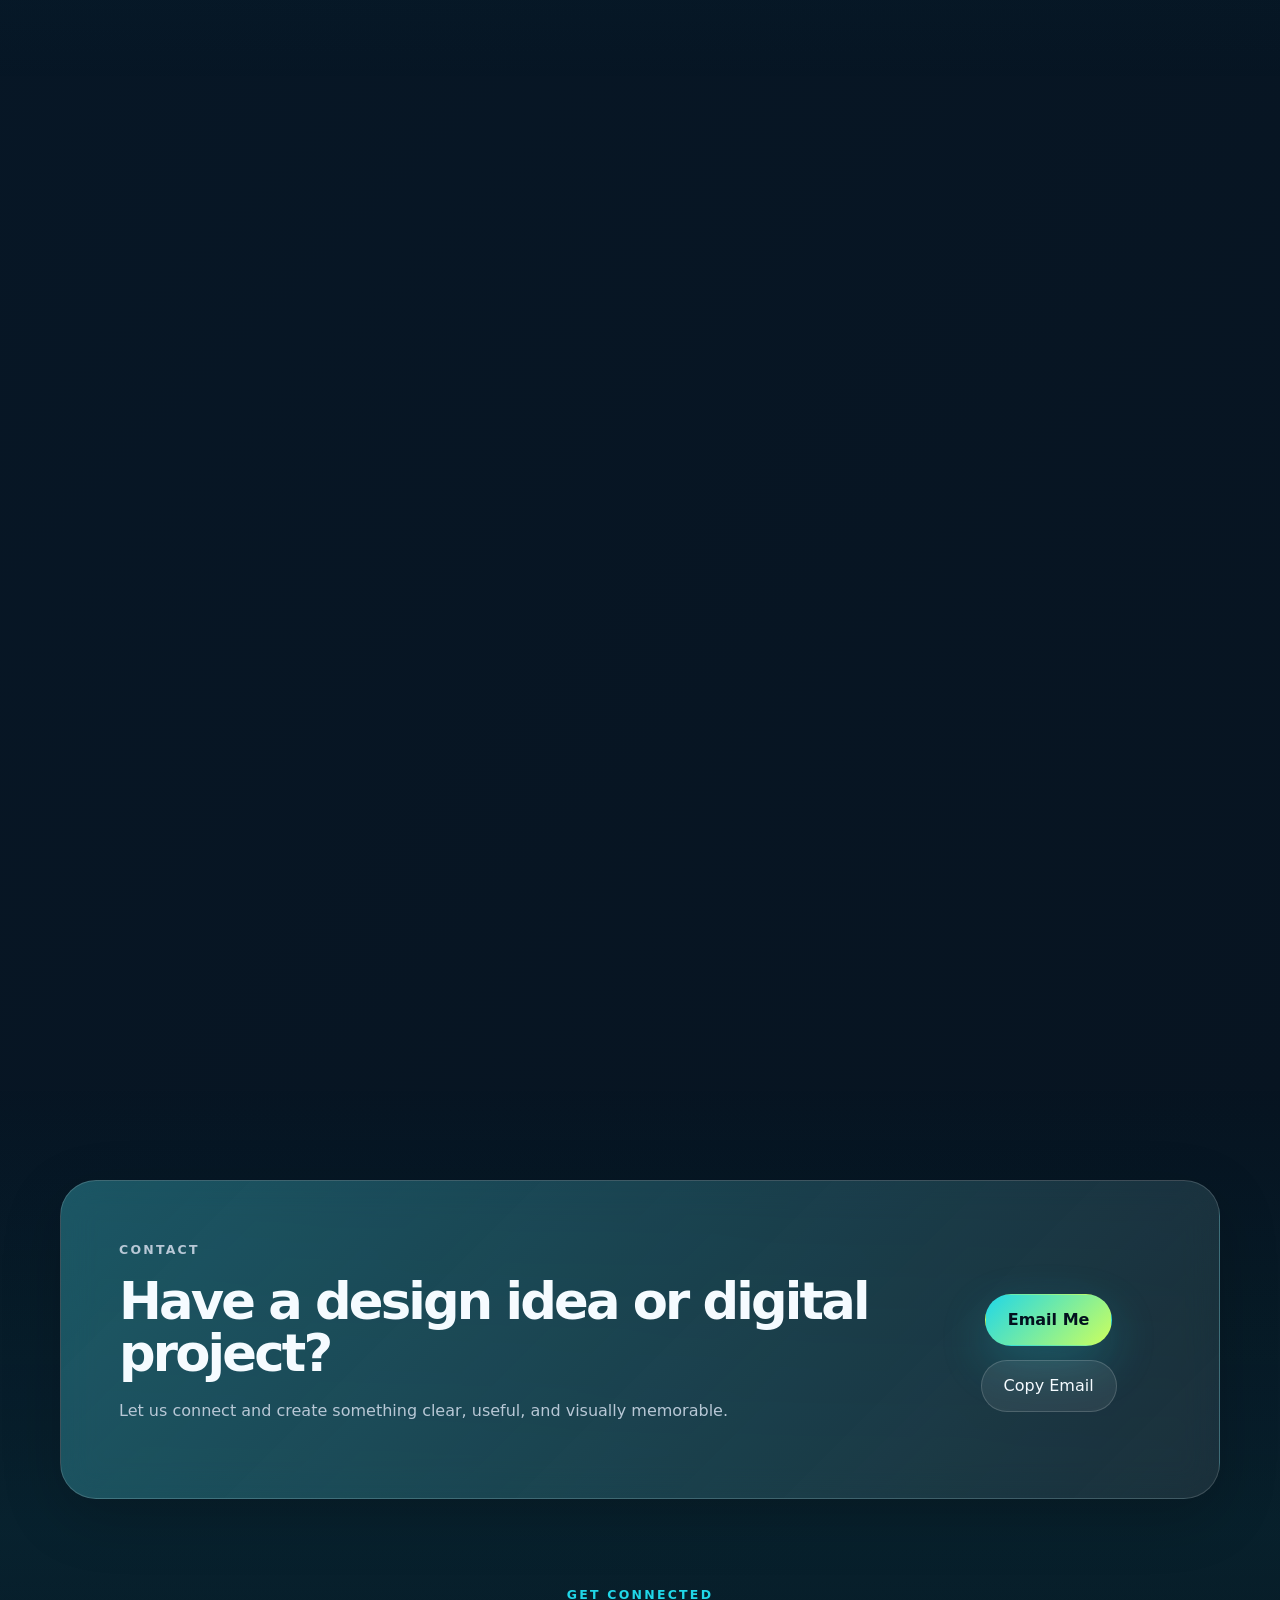
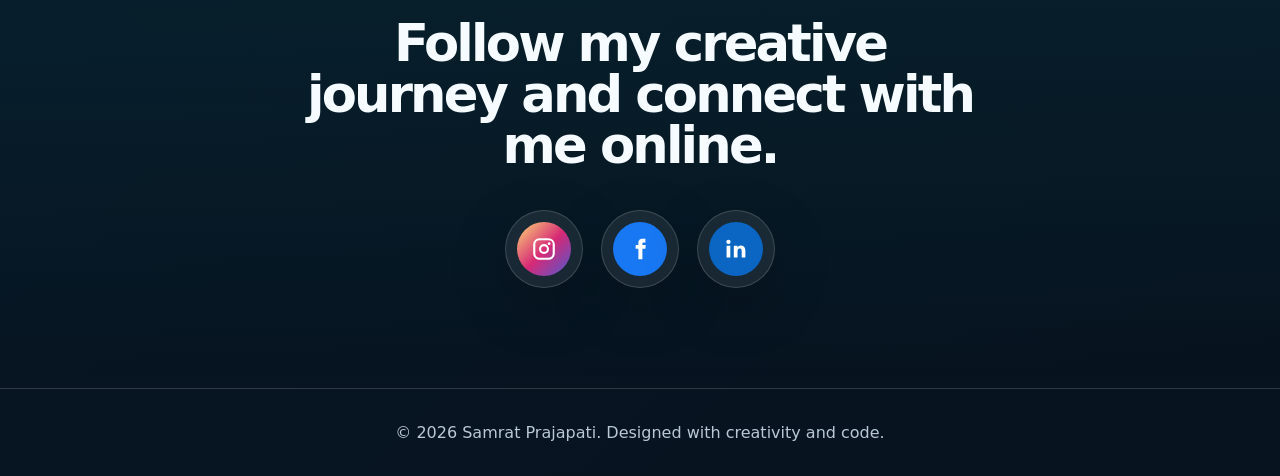
==== commit 23b6d405: "Replace header branding with Samrat logo image Co-authored-by: Cursor <cursoragent@cursor.com>" ====
--- a/index.html
+++ b/index.html
@@ -15,11 +15,13 @@
     <header class="site-header" id="top">
       <nav class="nav shell" aria-label="Main navigation">
         <a class="brand" href="#top" aria-label="Samrat Prajapati home">
-          <span class="brand-mark">SP</span>
-          <span>
-            <strong>Samrat</strong>
-            <small>Creative Portfolio</small>
-          </span>
+          <img
+            class="brand-logo"
+            src="assets/samrat-logo.jpg"
+            alt="Samrat Prajapati — Graphics Designer"
+            width="180"
+            height="180"
+          />
         </a>
 
         <button class="nav-toggle" type="button" aria-expanded="false" aria-controls="nav-links">
--- a/styles.css
+++ b/styles.css
@@ -89,31 +89,11 @@
   gap: 14px;
 }
 
-.brand-mark {
-  display: grid;
-  width: 48px;
-  height: 48px;
-  place-items: center;
-  color: #04111d;
-  font-weight: 900;
-  letter-spacing: -0.04em;
-  background: linear-gradient(135deg, var(--cyan), var(--lime));
-  border-radius: 16px;
-  box-shadow: 0 14px 40px rgba(32, 215, 232, 0.28);
-}
-
-.brand strong,
-.brand small {
+.brand-logo {
   display: block;
-}
-
-.brand strong {
-  font-size: 1rem;
-}
-
-.brand small {
-  color: var(--muted);
-  font-size: 0.76rem;
+  width: auto;
+  height: 54px;
+  object-fit: contain;
 }
 
 .nav-links {
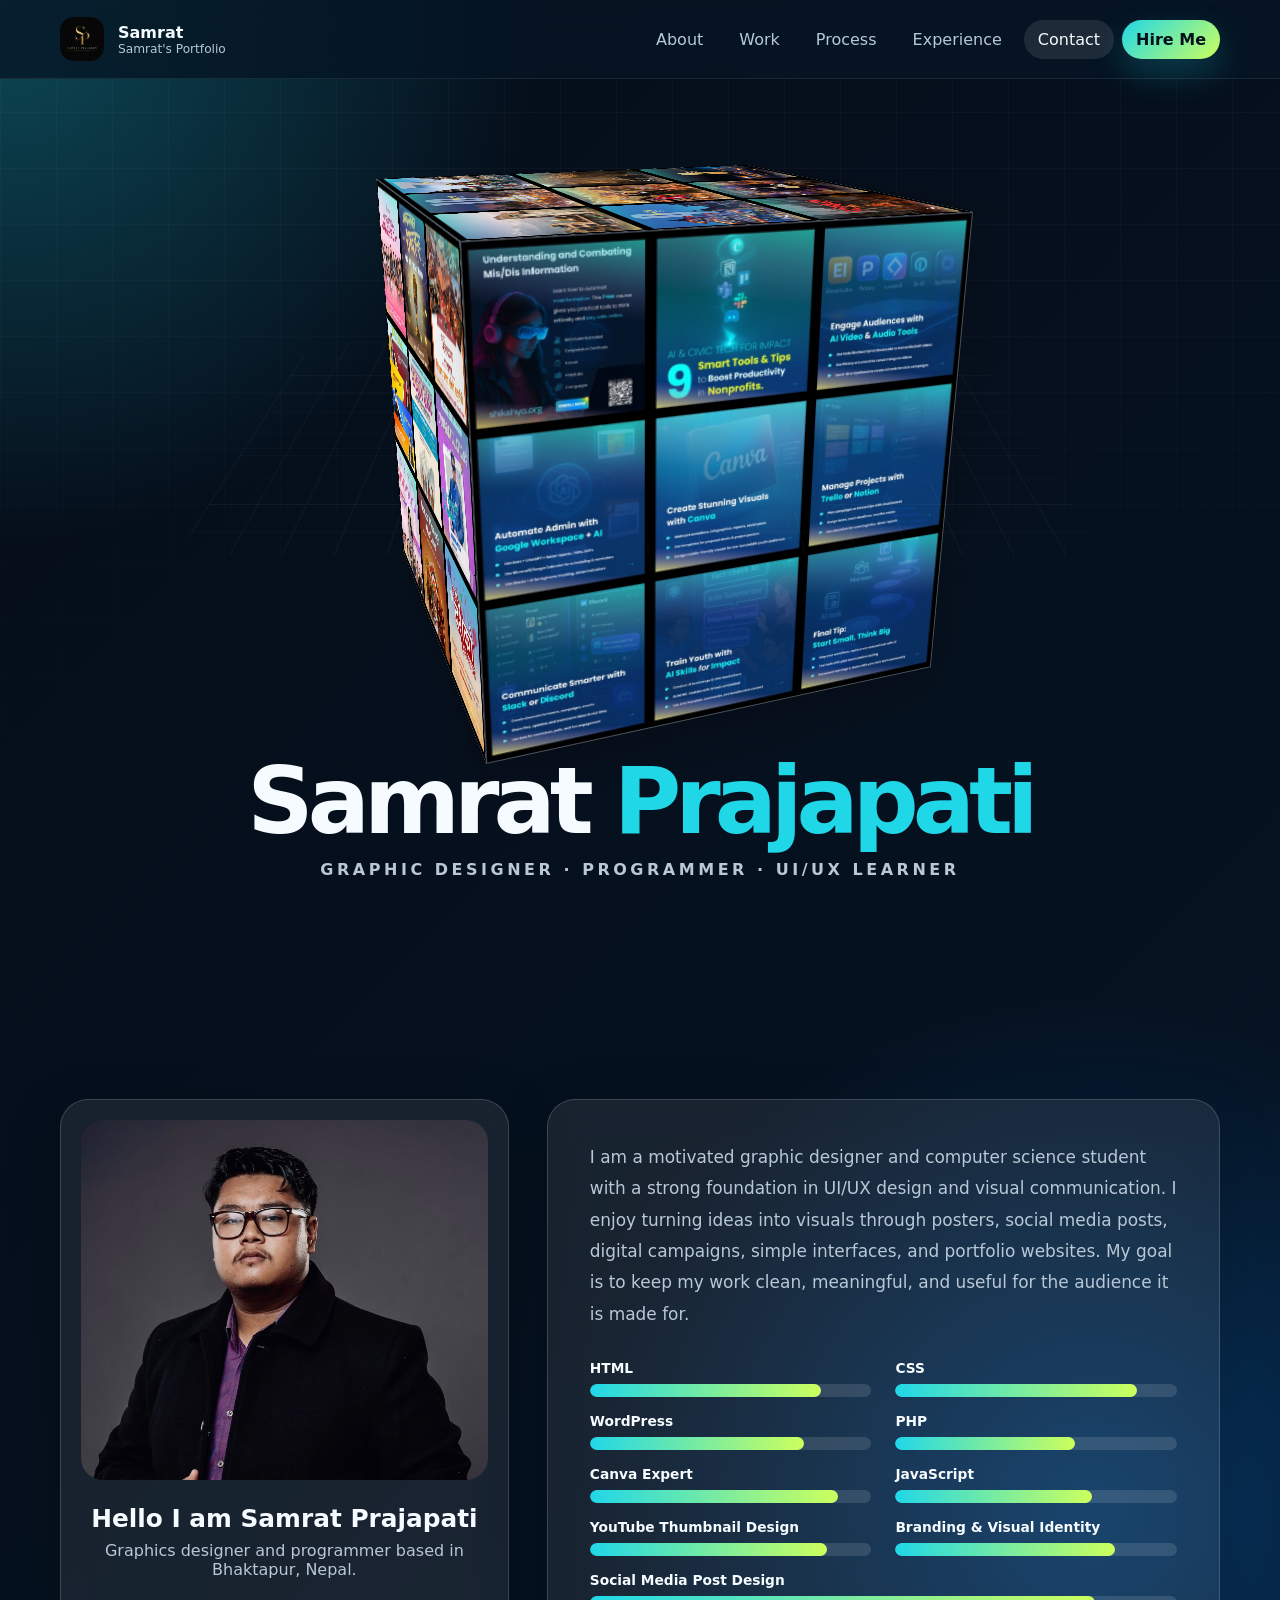
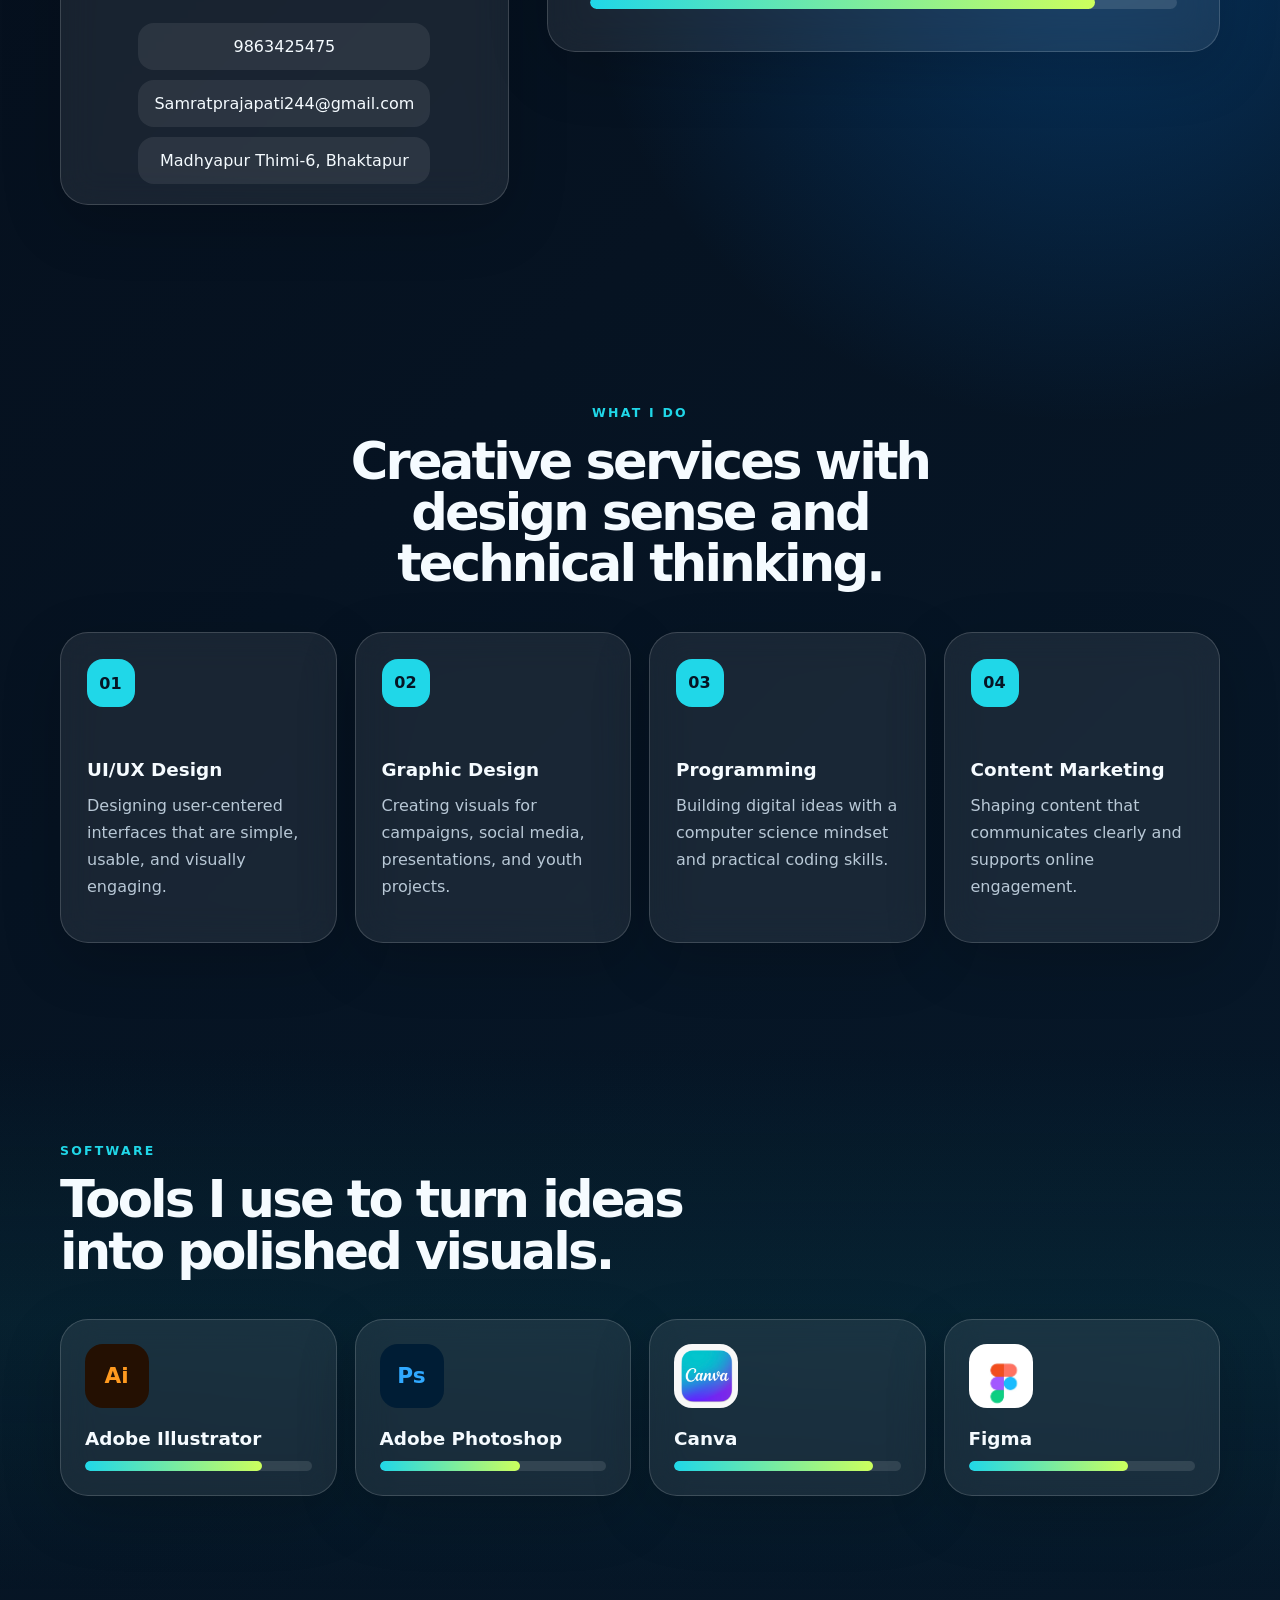
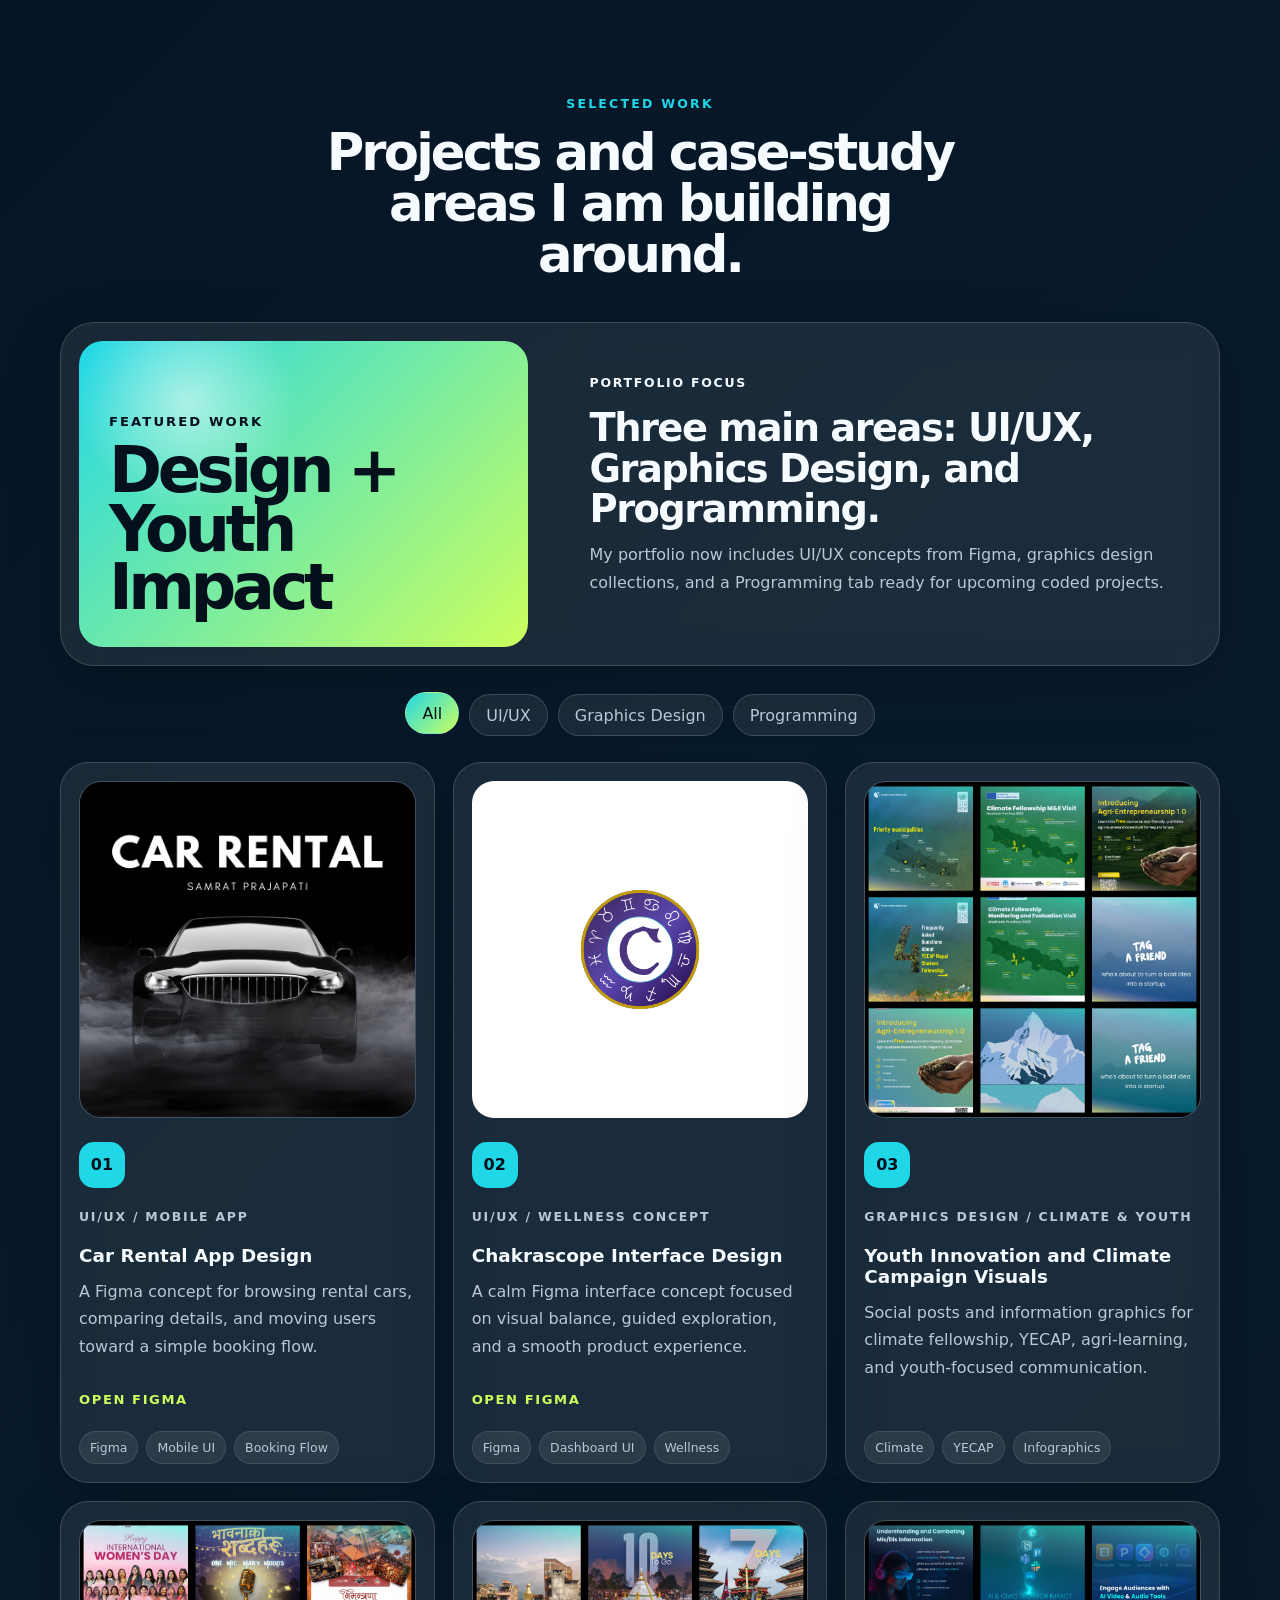
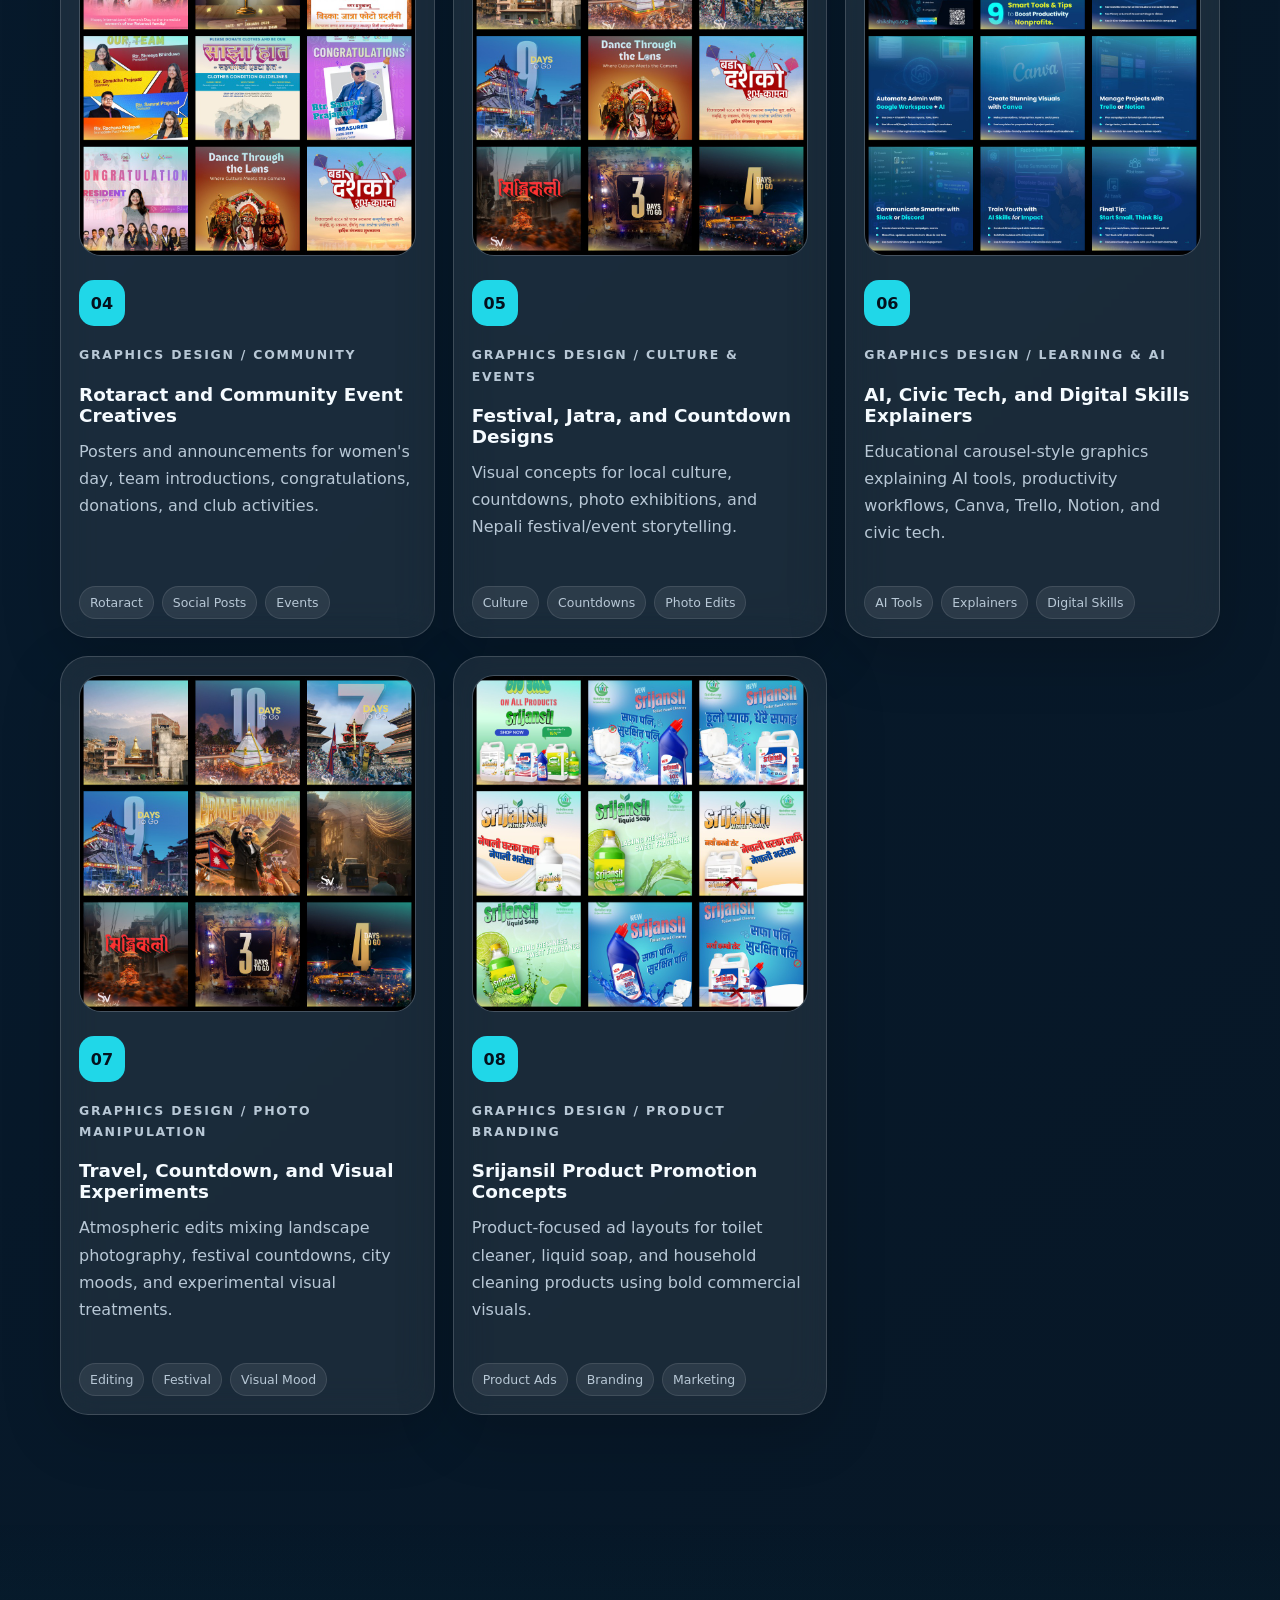
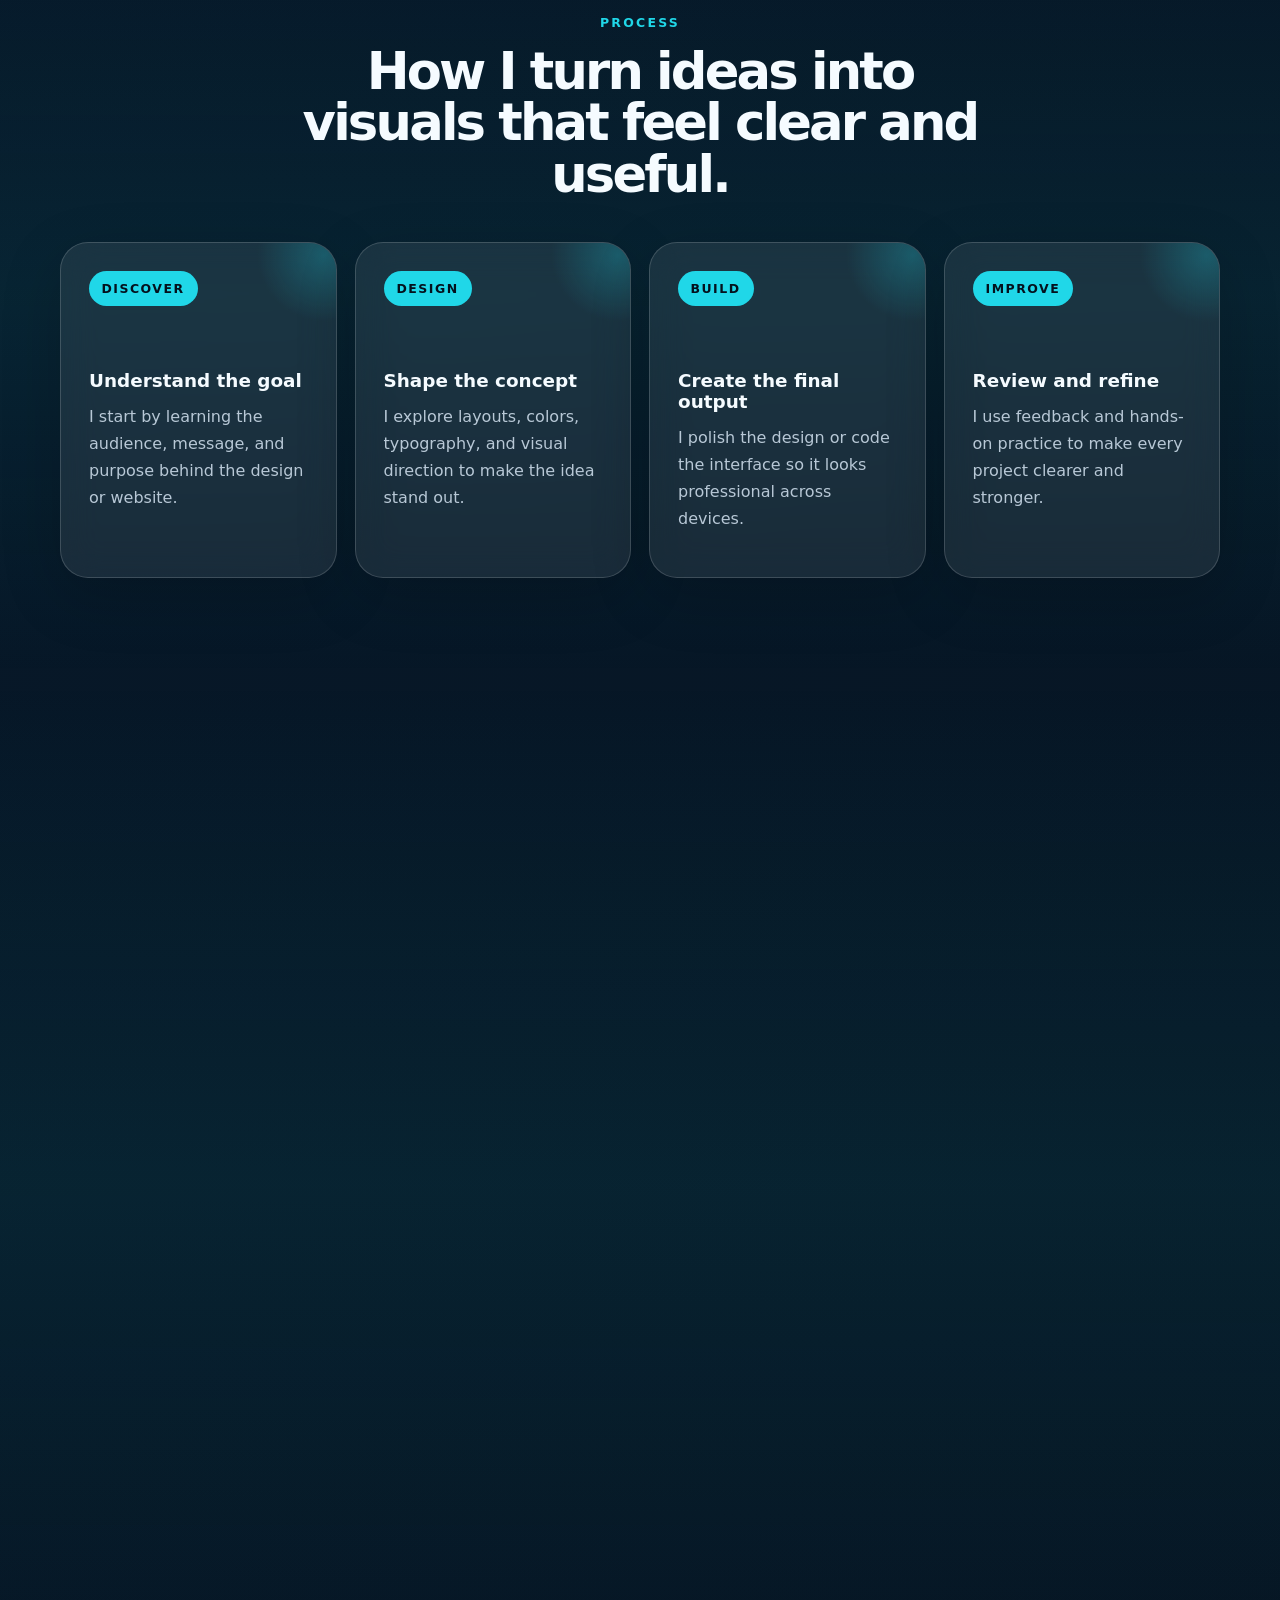
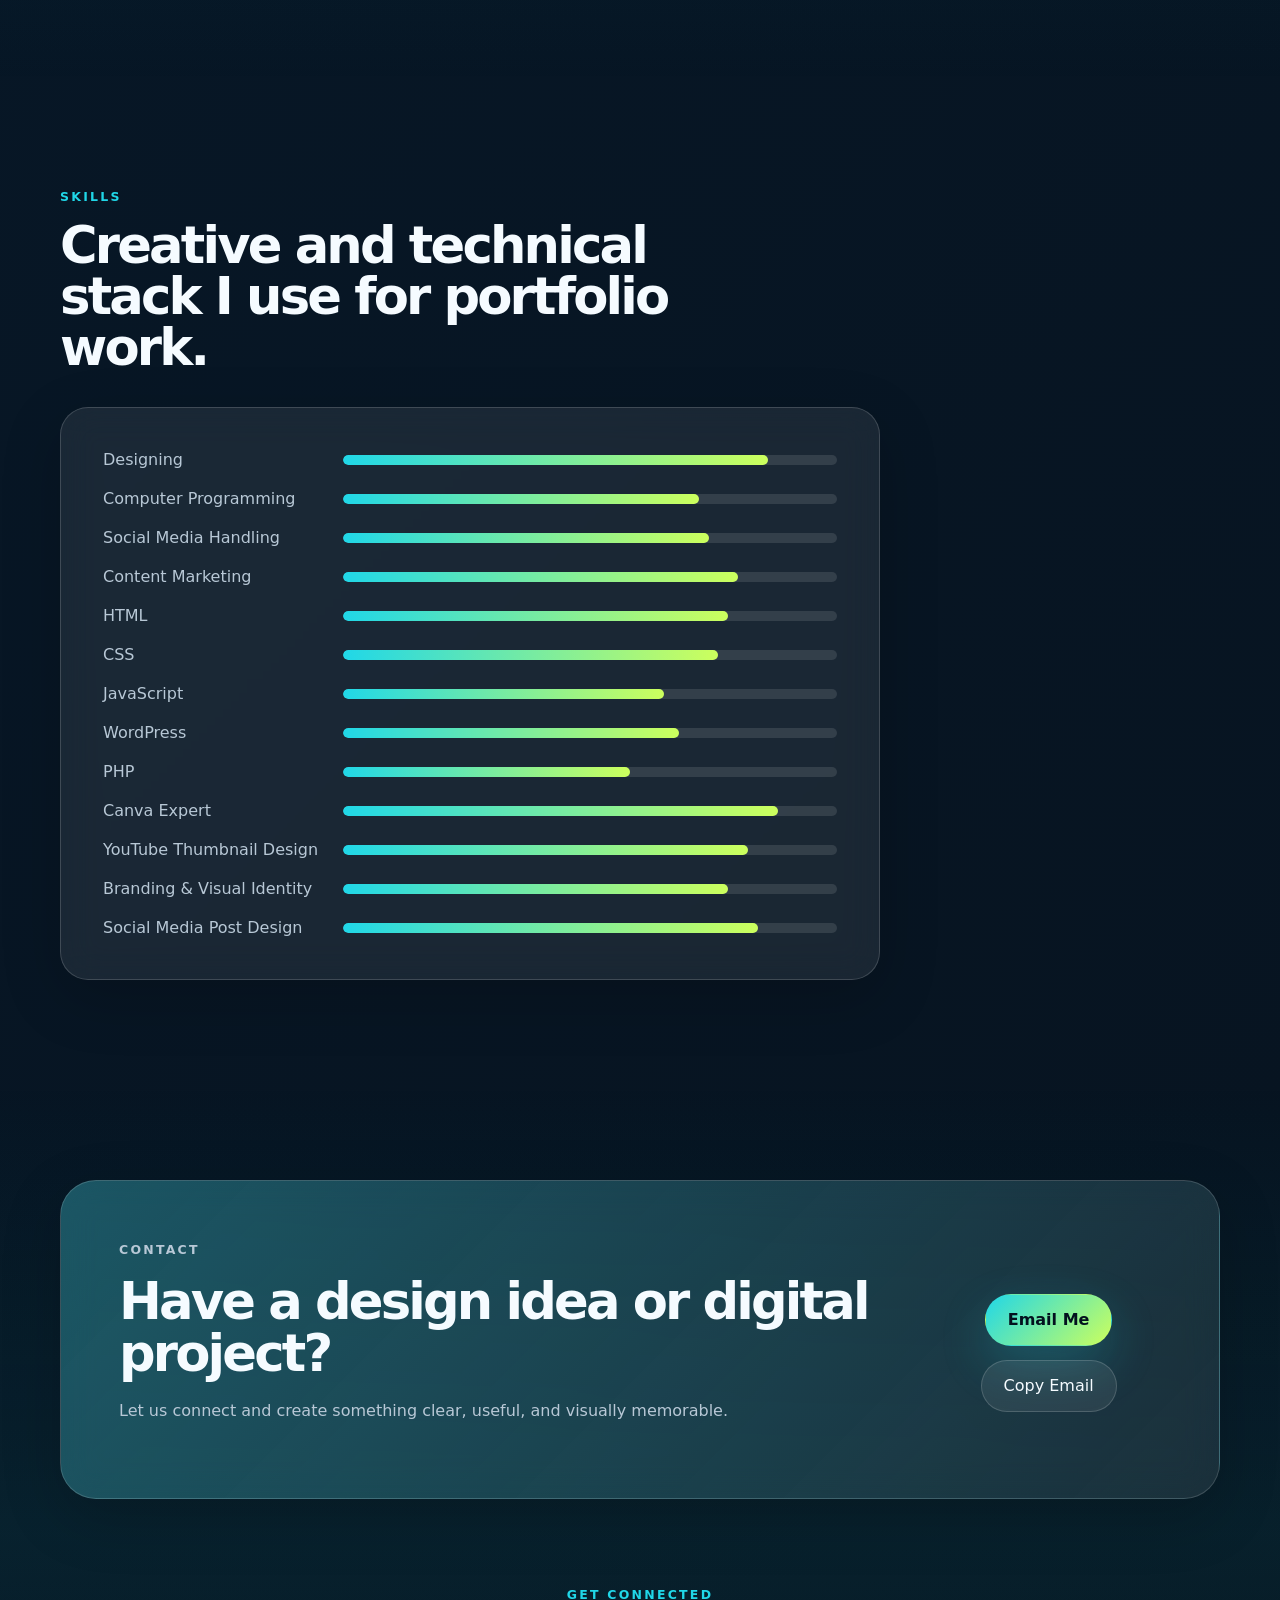
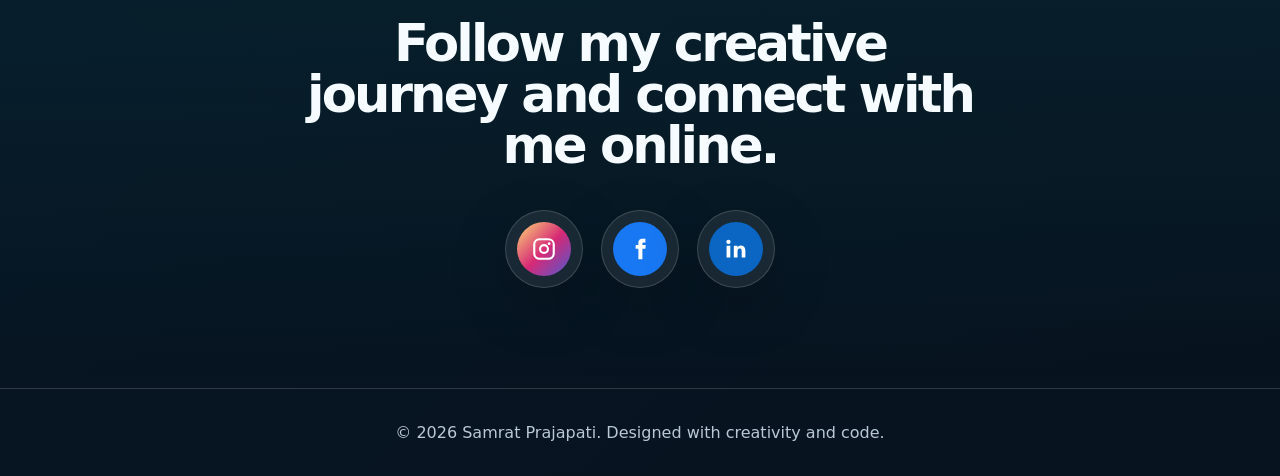
==== commit 97b50556: "Resize header logo and restore portfolio label Co-authored-by: Cursor <cursoragent@cursor.com>" ====
--- a/index.html
+++ b/index.html
@@ -15,13 +15,19 @@
     <header class="site-header" id="top">
       <nav class="nav shell" aria-label="Main navigation">
         <a class="brand" href="#top" aria-label="Samrat Prajapati home">
-          <img
-            class="brand-logo"
-            src="assets/samrat-logo.jpg"
-            alt="Samrat Prajapati — Graphics Designer"
-            width="180"
-            height="180"
-          />
+          <span class="brand-logo-wrap">
+            <img
+              class="brand-logo"
+              src="assets/samrat-logo.jpg"
+              alt=""
+              width="1024"
+              height="1024"
+            />
+          </span>
+          <span>
+            <strong>Samrat</strong>
+            <small>Samrat's Portfolio</small>
+          </span>
         </a>
 
         <button class="nav-toggle" type="button" aria-expanded="false" aria-controls="nav-links">
--- a/styles.css
+++ b/styles.css
@@ -89,11 +89,34 @@
   gap: 14px;
 }
 
+.brand-logo-wrap {
+  flex-shrink: 0;
+  width: 44px;
+  height: 44px;
+  overflow: hidden;
+  border-radius: 14px;
+}
+
 .brand-logo {
   display: block;
-  width: auto;
-  height: 54px;
-  object-fit: contain;
+  width: 44px;
+  height: 44px;
+  object-fit: cover;
+  object-position: top center;
+}
+
+.brand strong,
+.brand small {
+  display: block;
+}
+
+.brand strong {
+  font-size: 1rem;
+}
+
+.brand small {
+  color: var(--muted);
+  font-size: 0.76rem;
 }
 
 .nav-links {
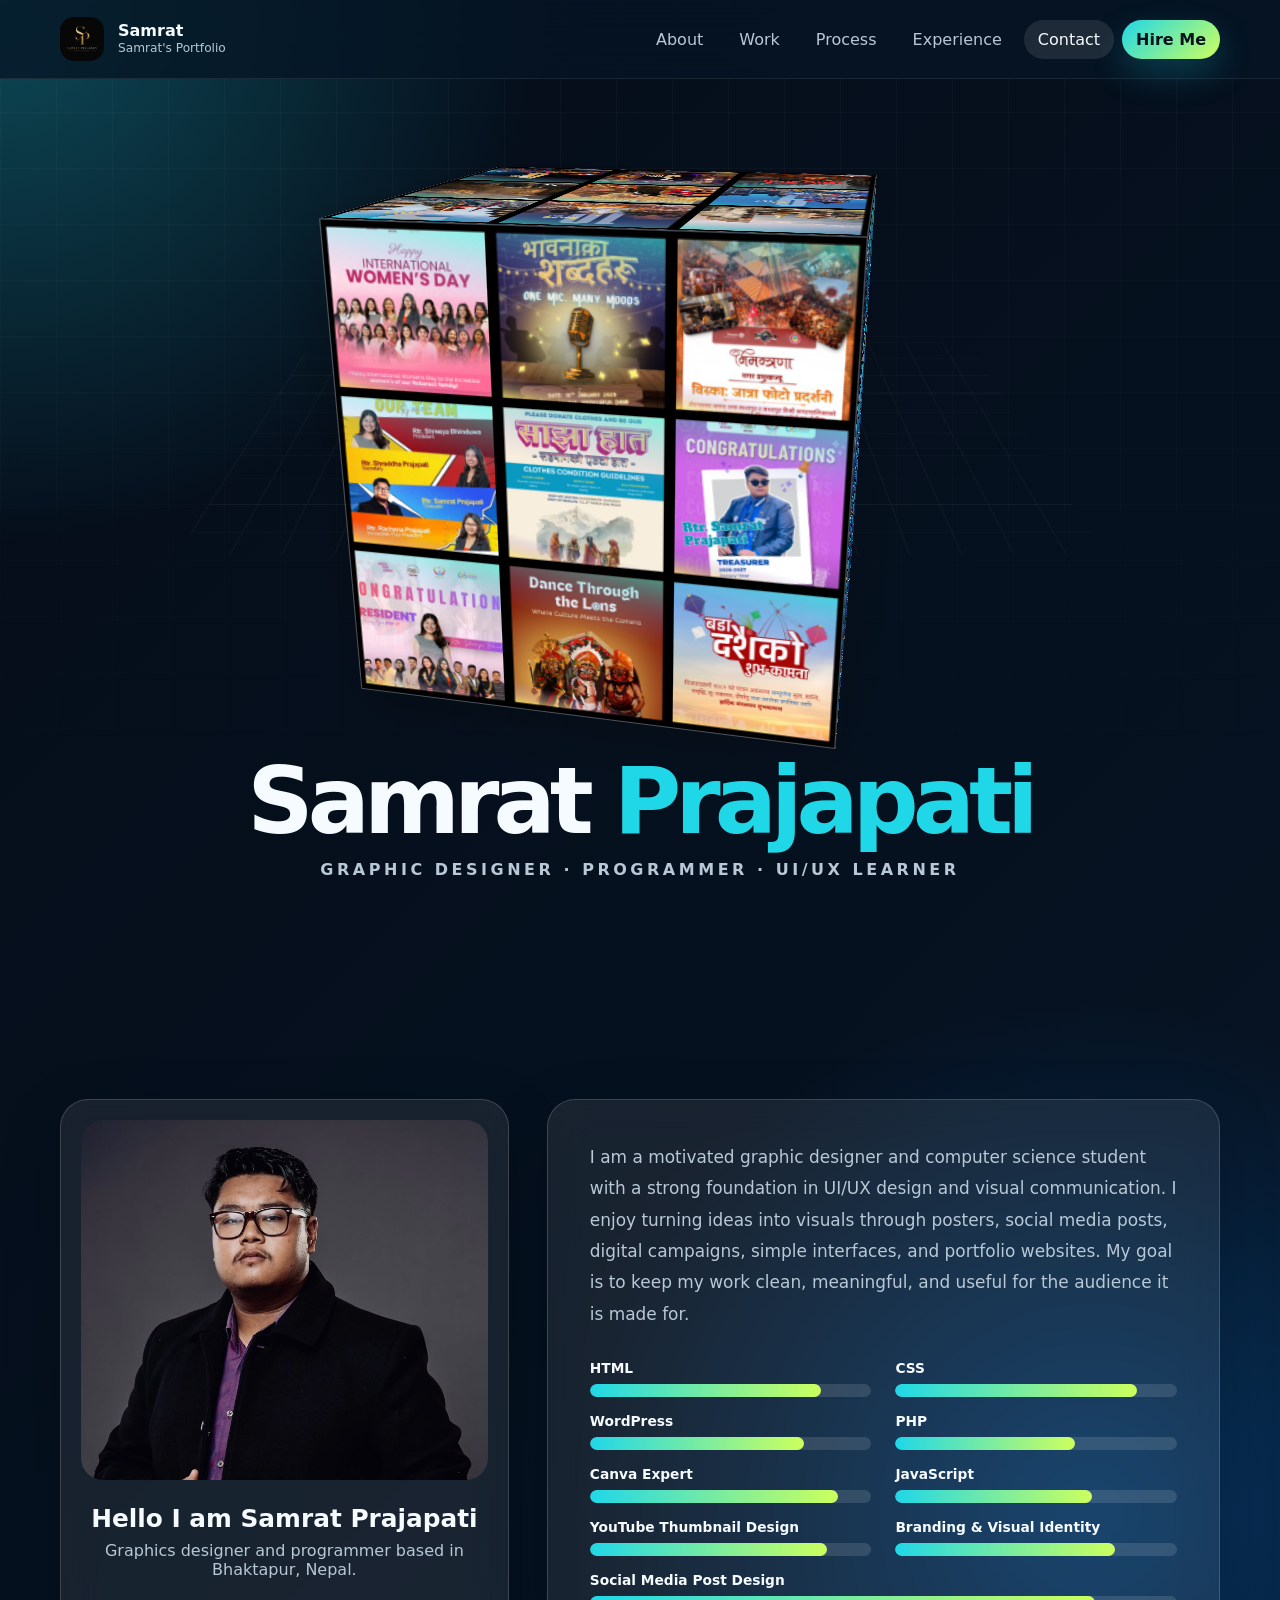
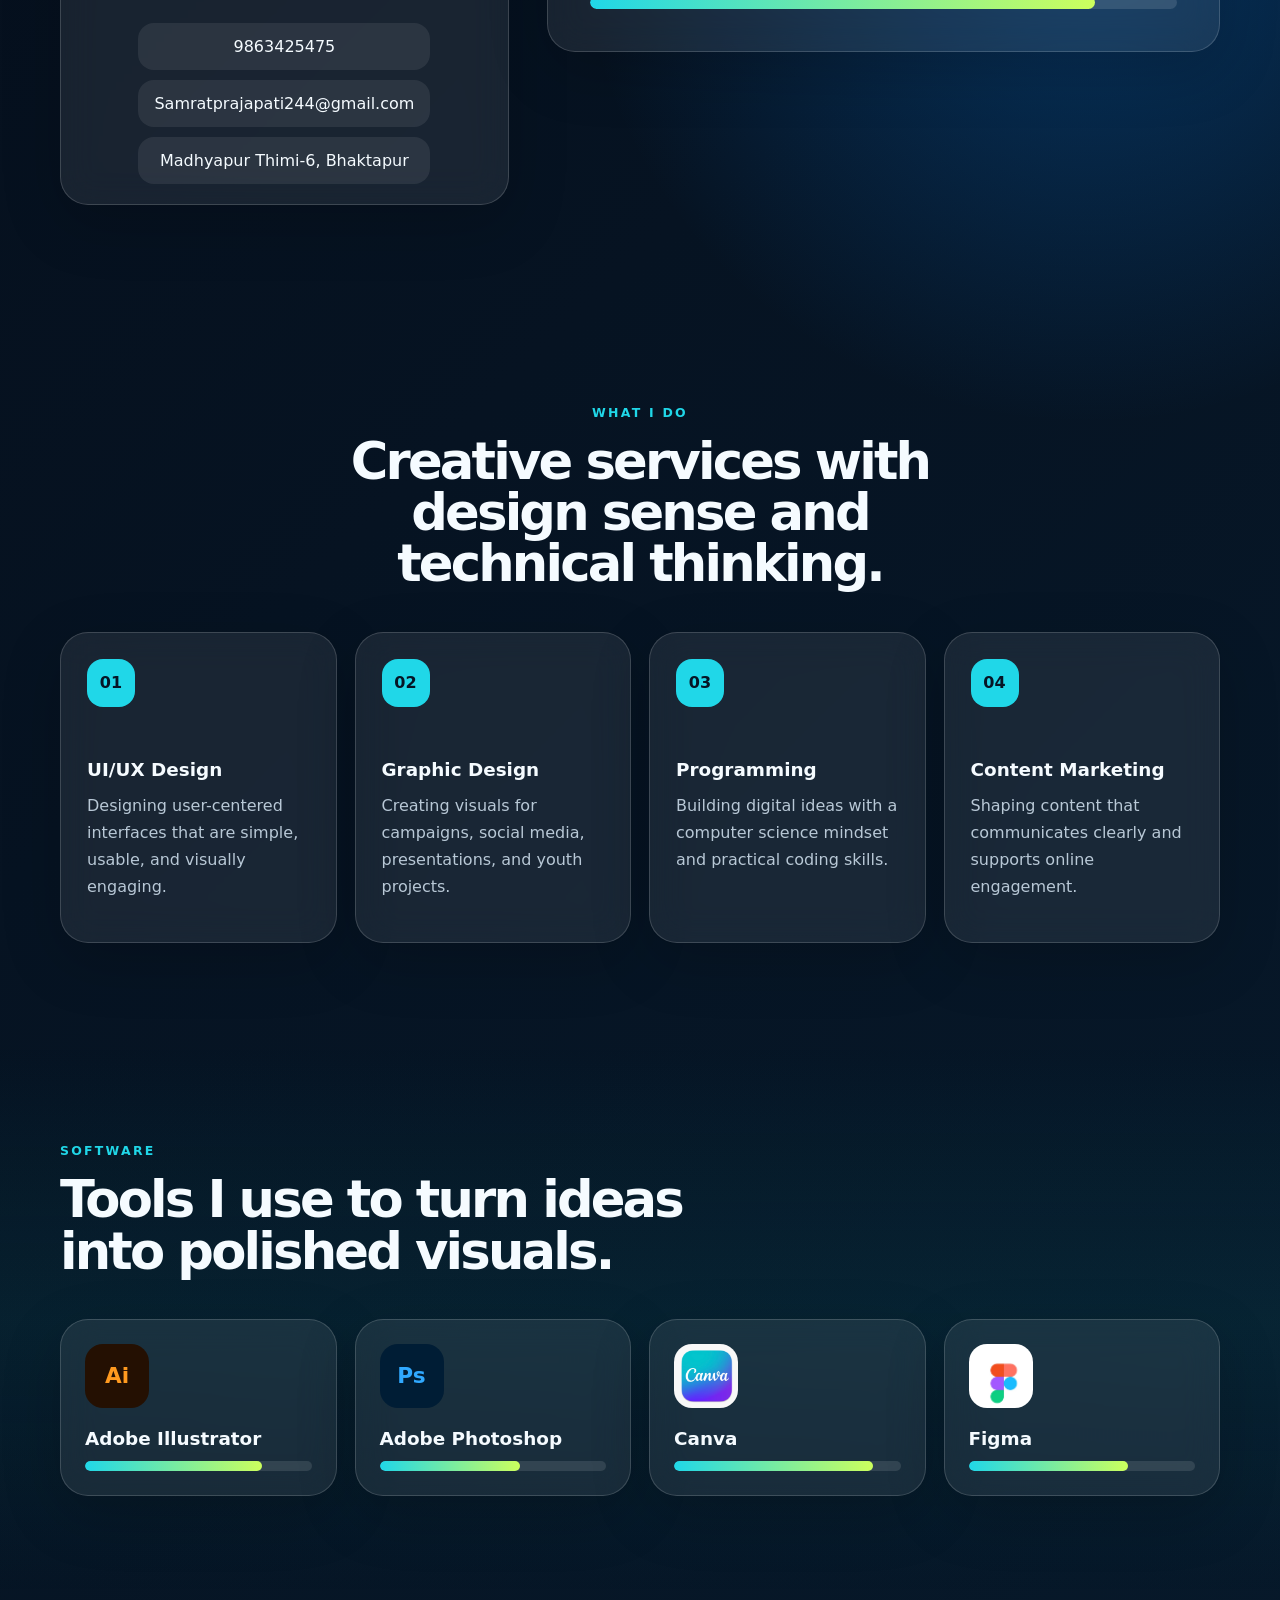
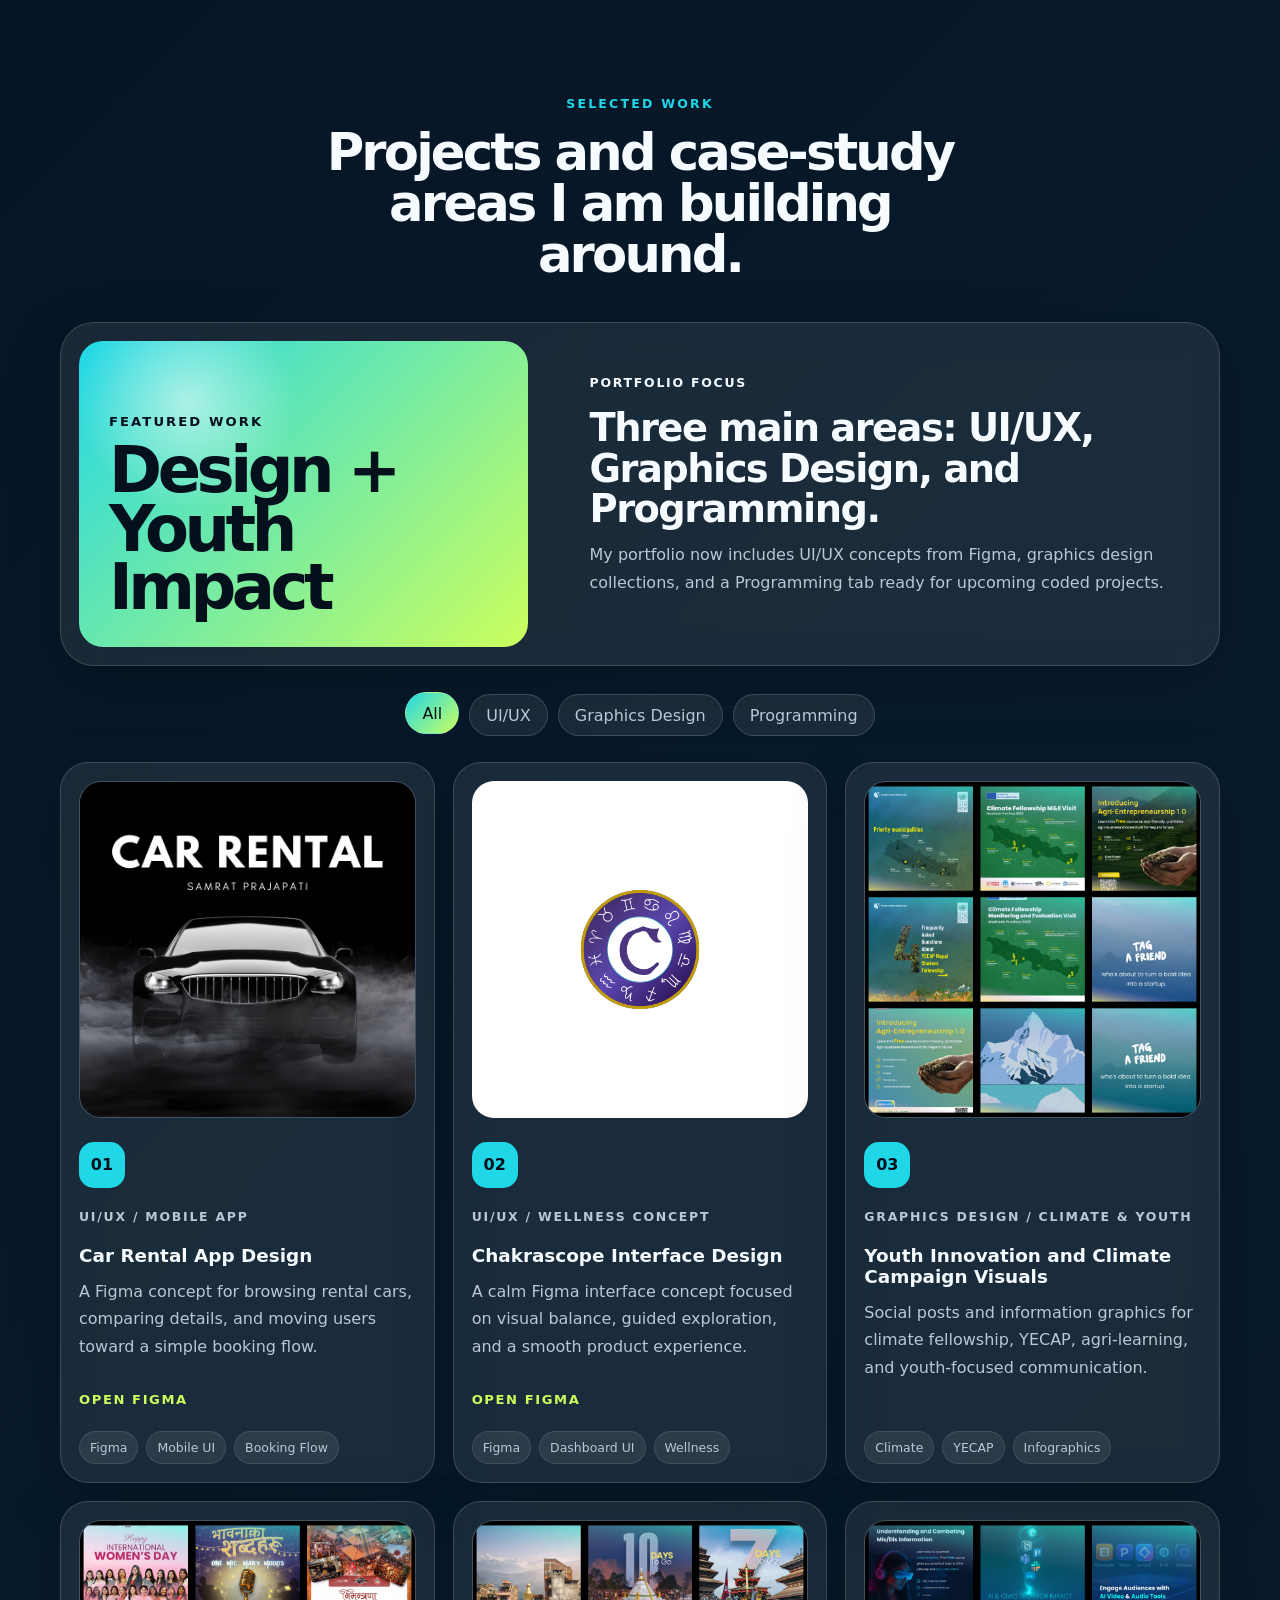
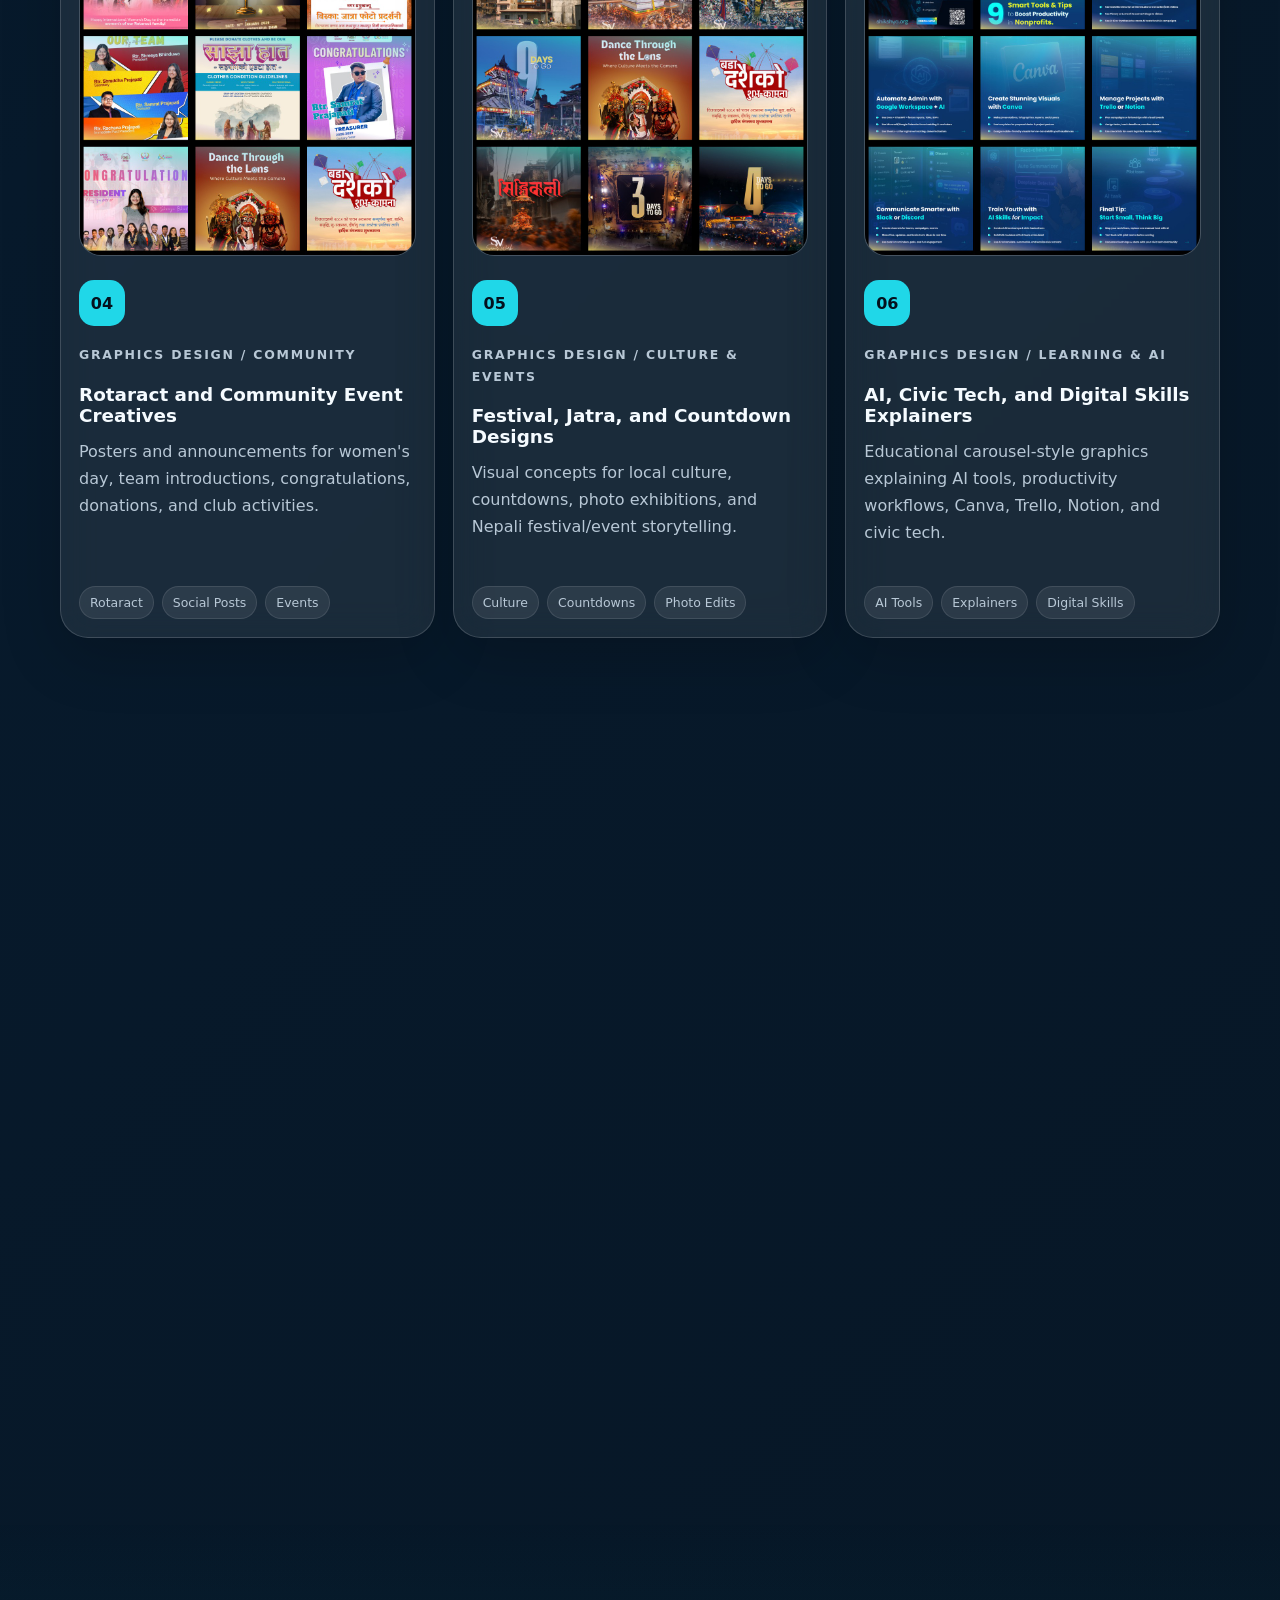
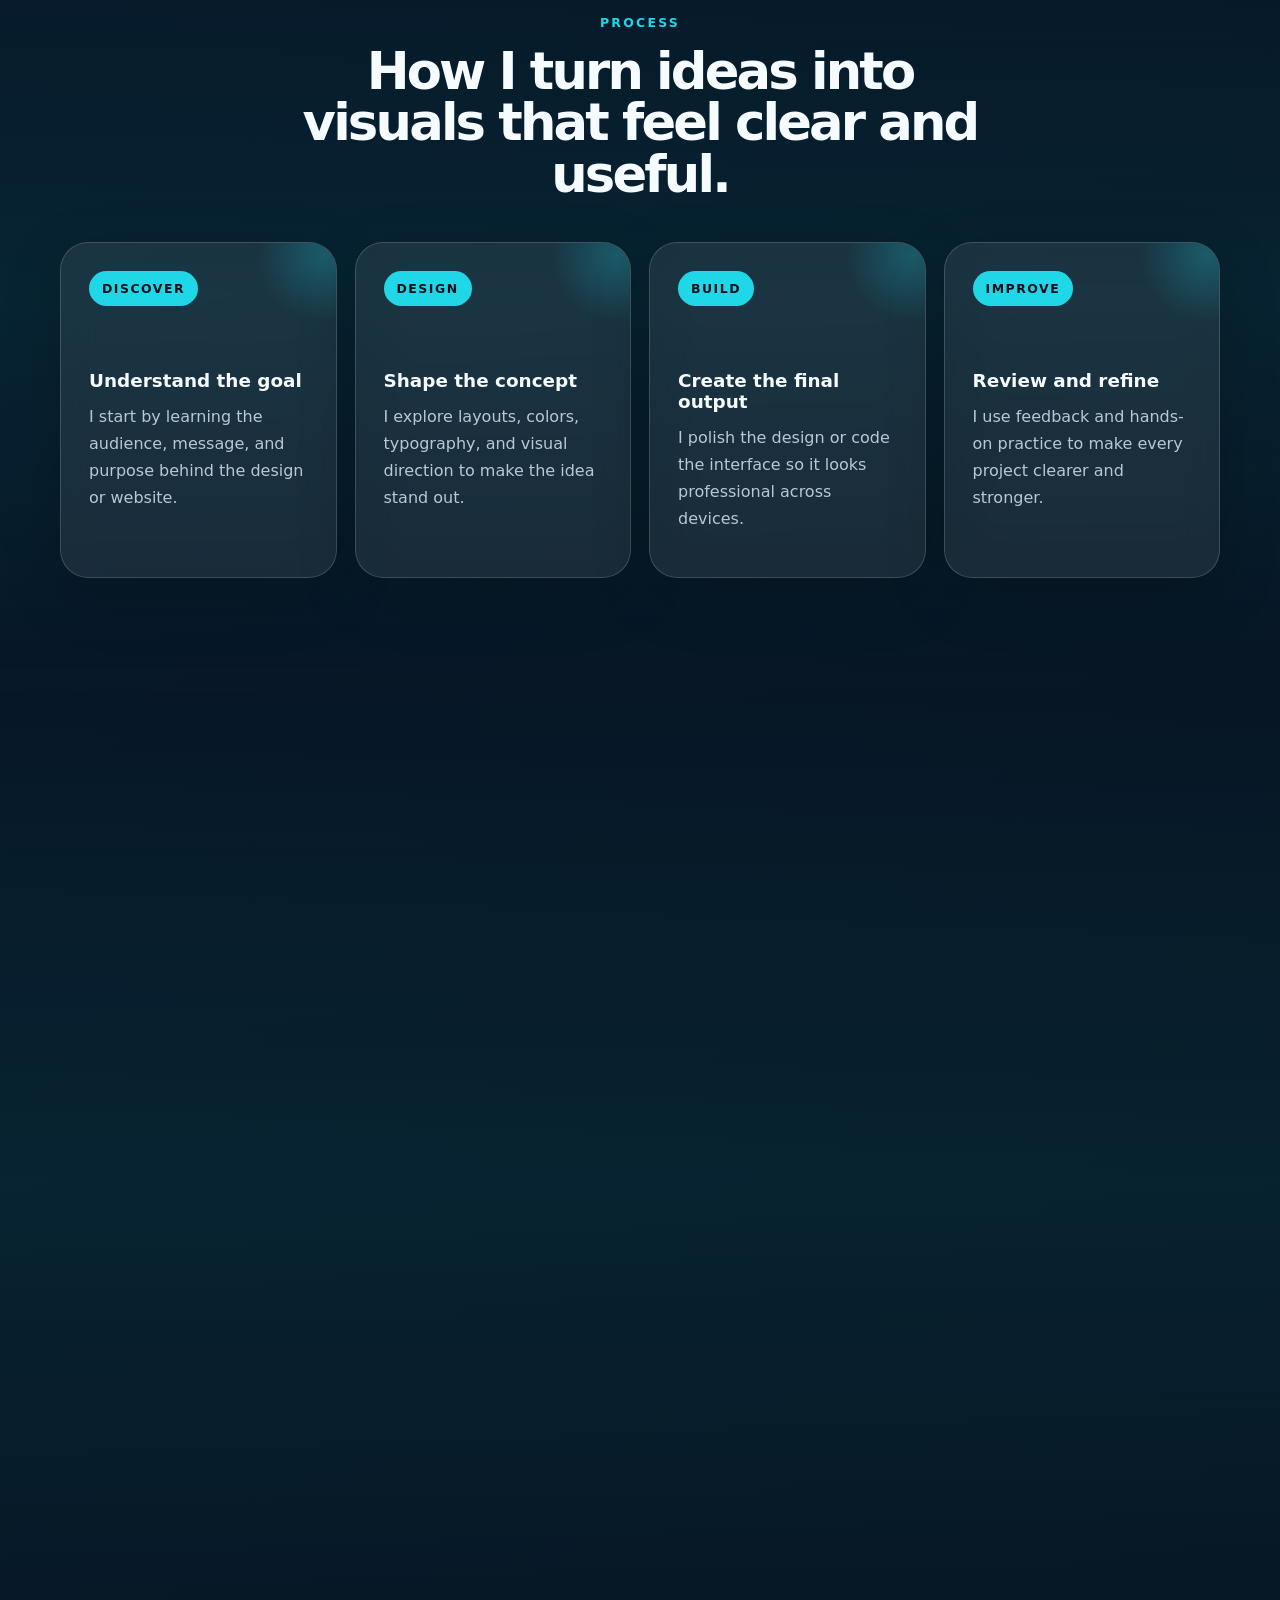
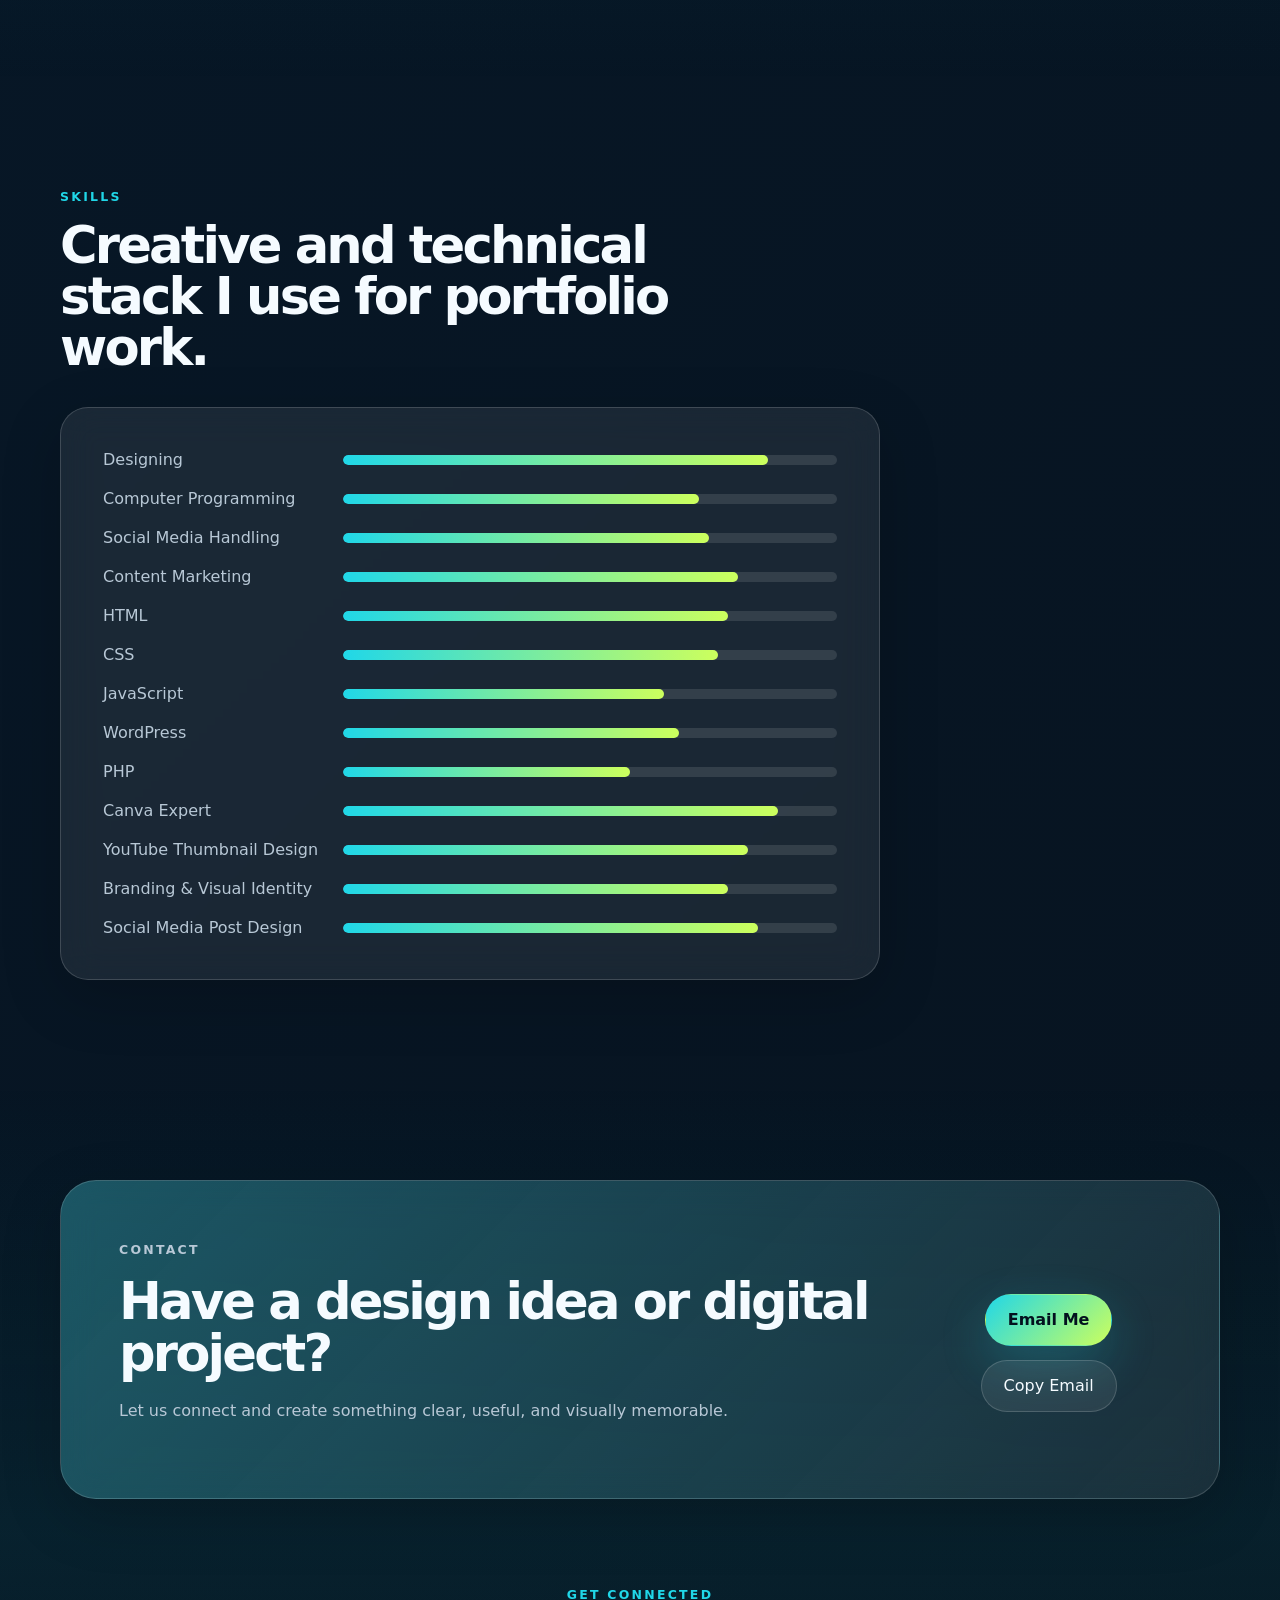
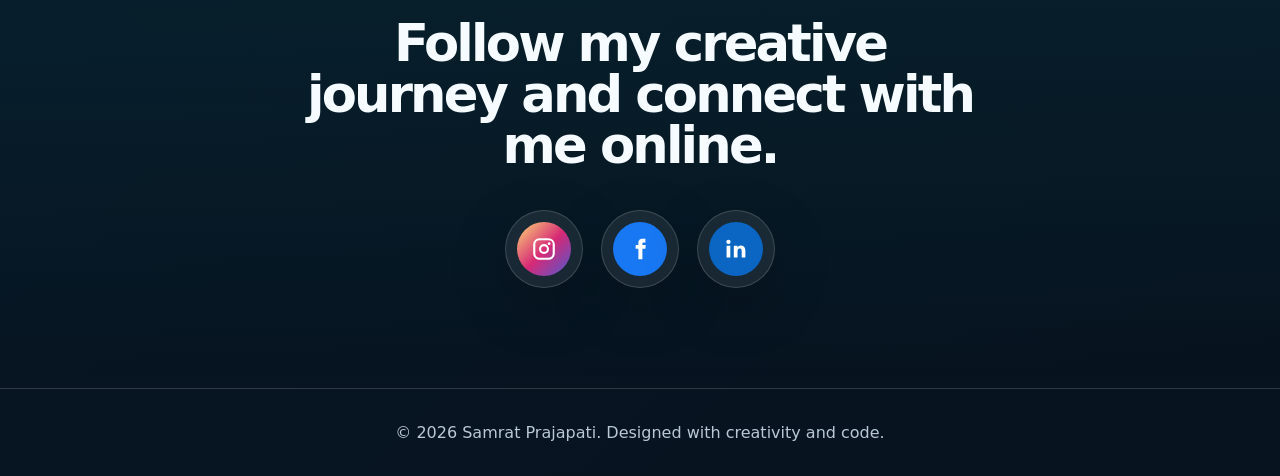
==== commit 75d25aba: "Fix header brand layout and bust stylesheet cache Co-authored-by: Cursor <cursoragent@cursor.com>" ====
--- a/index.html
+++ b/index.html
@@ -9,7 +9,7 @@
     />
     <title>Samrat Prajapati | Graphic Designer & Programmer</title>
     <link rel="icon" type="image/svg+xml" href="assets/favicon.svg" />
-    <link rel="stylesheet" href="styles.css" />
+    <link rel="stylesheet" href="styles.css?v=20260624" />
   </head>
   <body>
     <header class="site-header" id="top">
@@ -24,7 +24,7 @@
               height="1024"
             />
           </span>
-          <span>
+          <span class="brand-text">
             <strong>Samrat</strong>
             <small>Samrat's Portfolio</small>
           </span>
--- a/styles.css
+++ b/styles.css
@@ -105,6 +105,13 @@
   object-position: top center;
 }
 
+.brand-text {
+  display: flex;
+  flex-direction: column;
+  gap: 2px;
+  line-height: 1.15;
+}
+
 .brand strong,
 .brand small {
   display: block;
